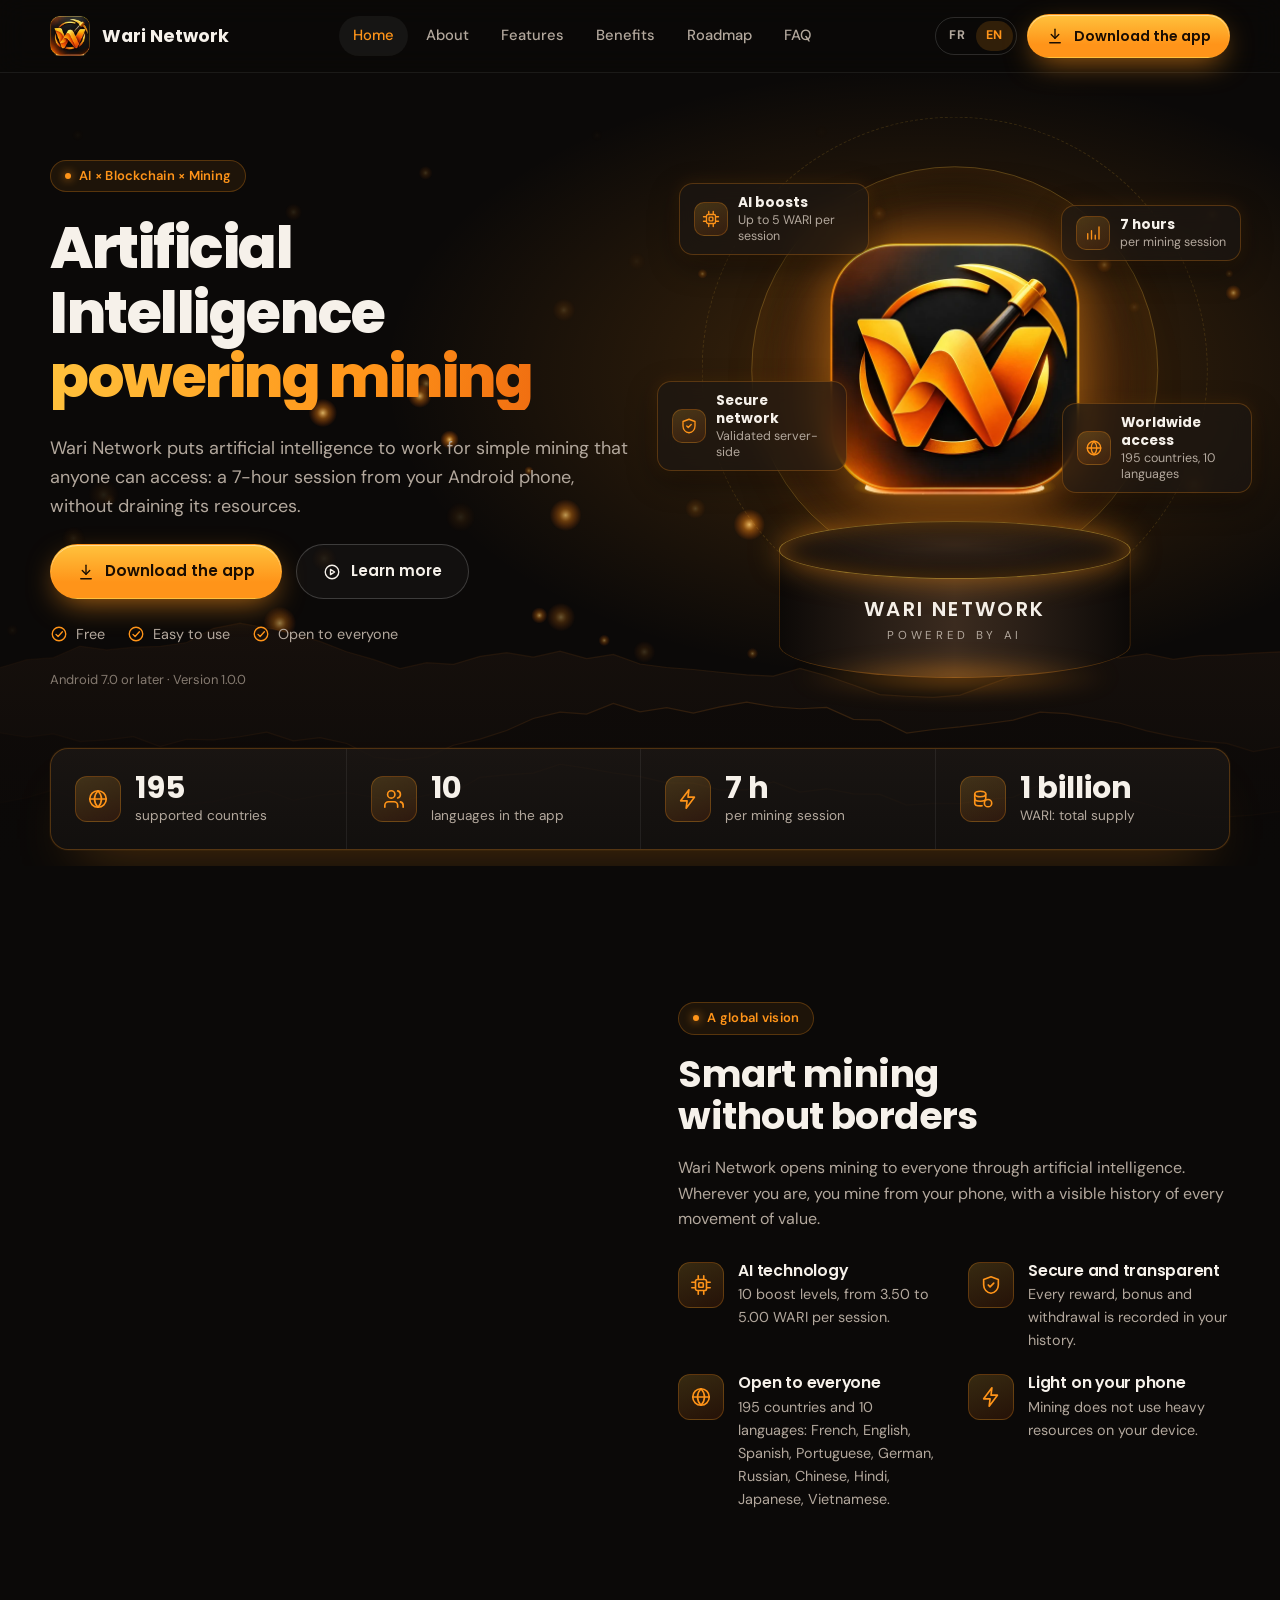
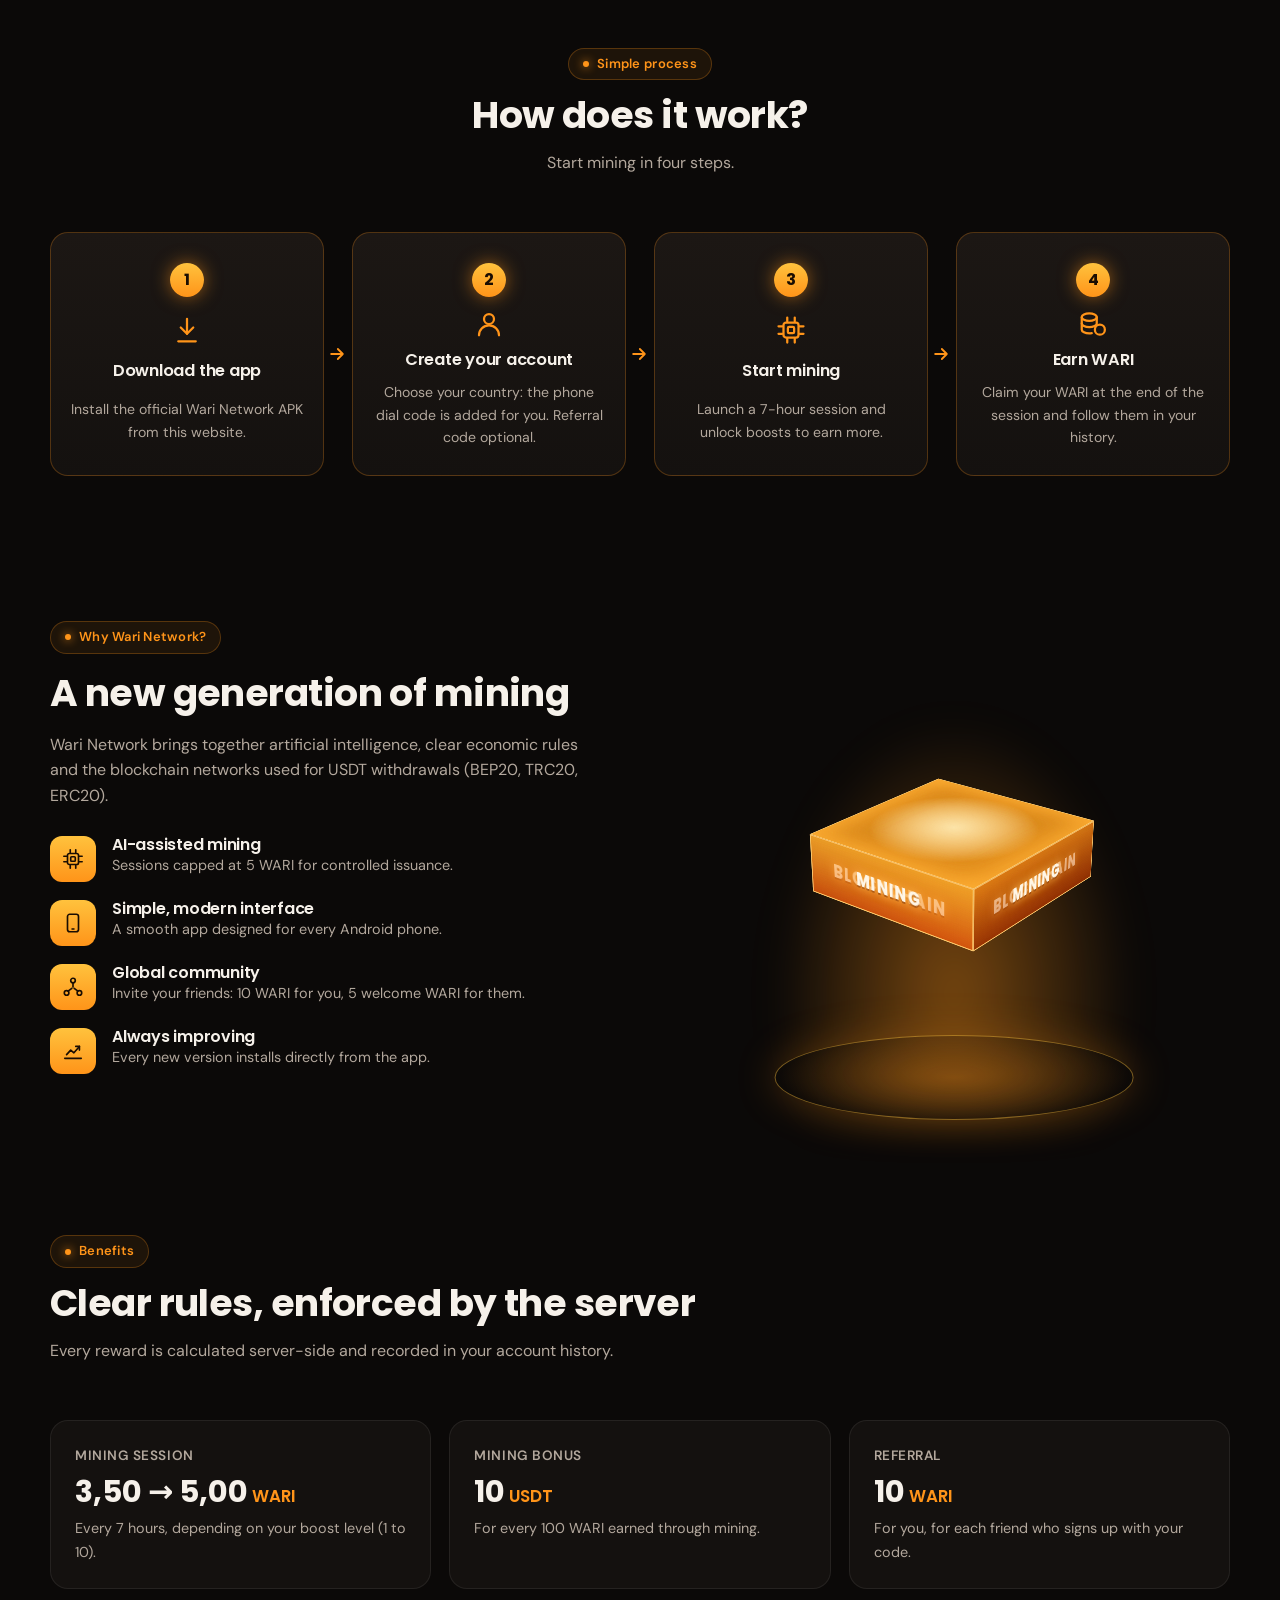
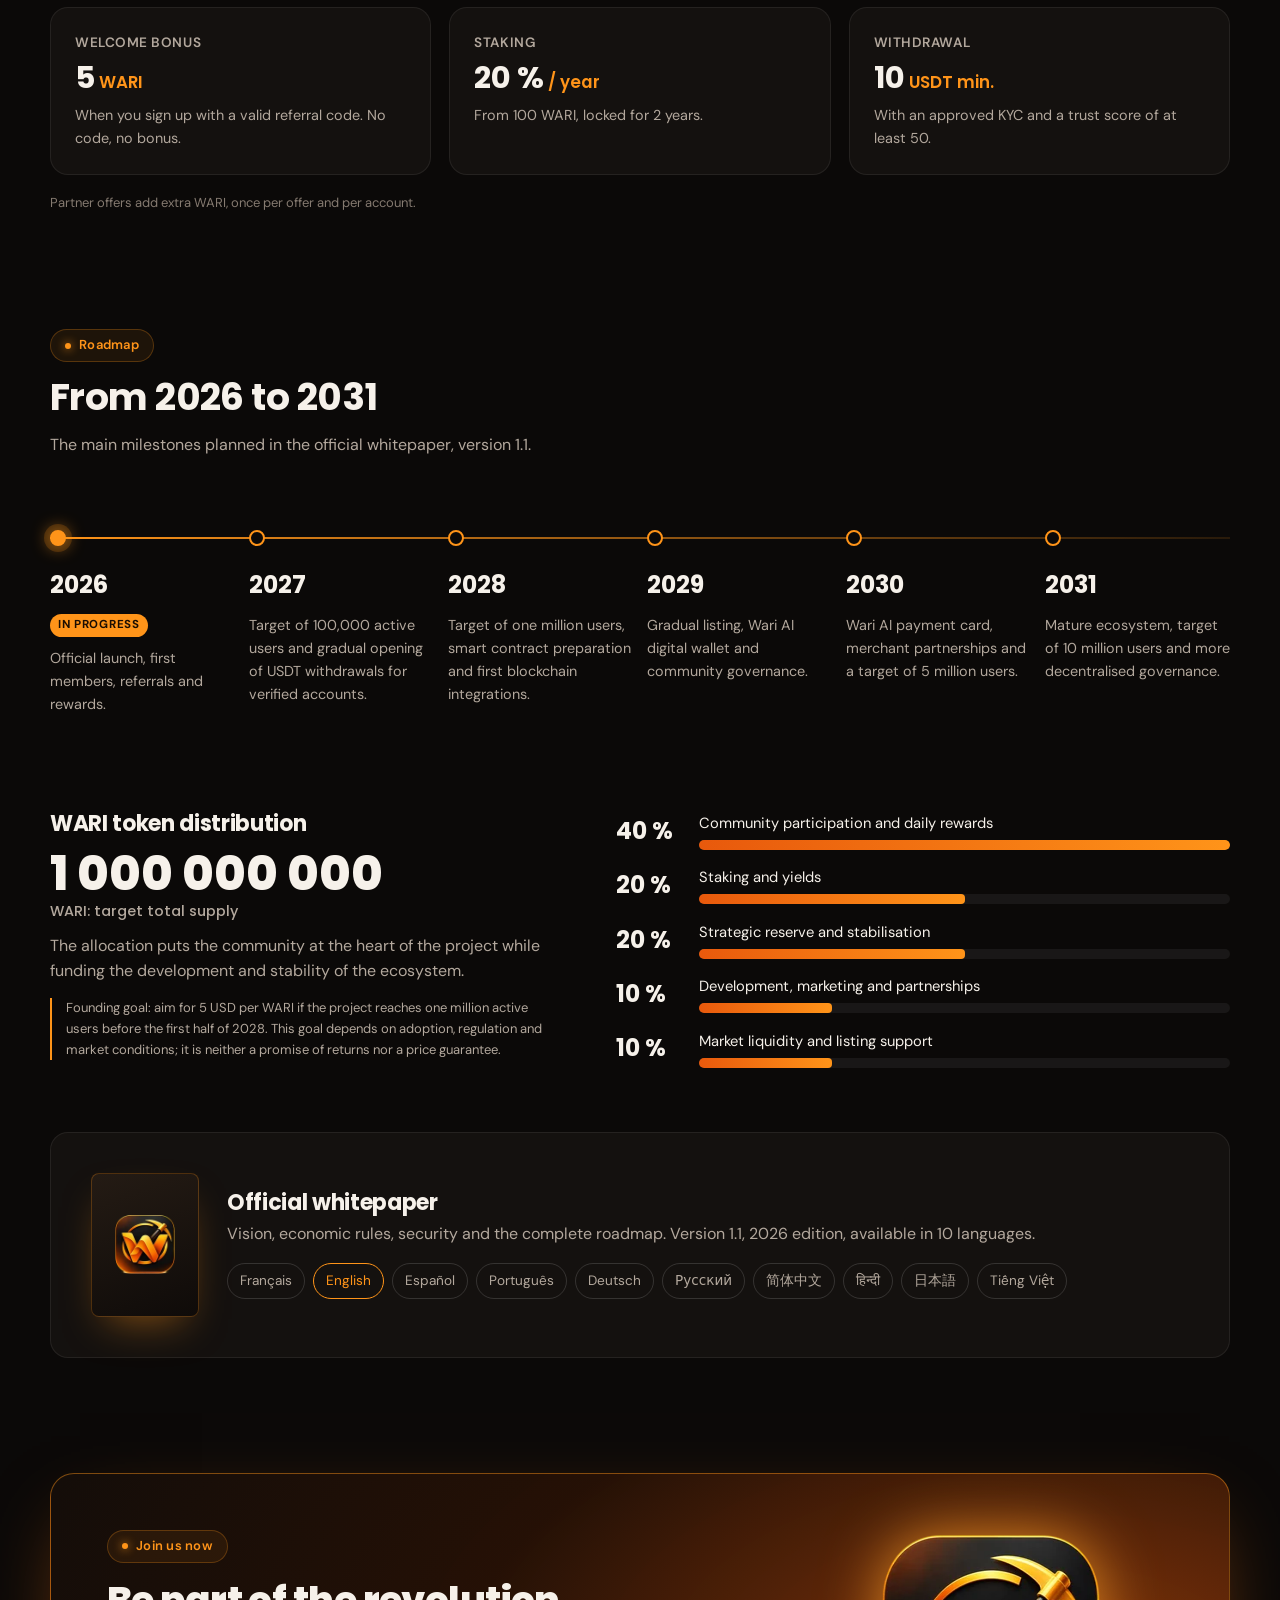
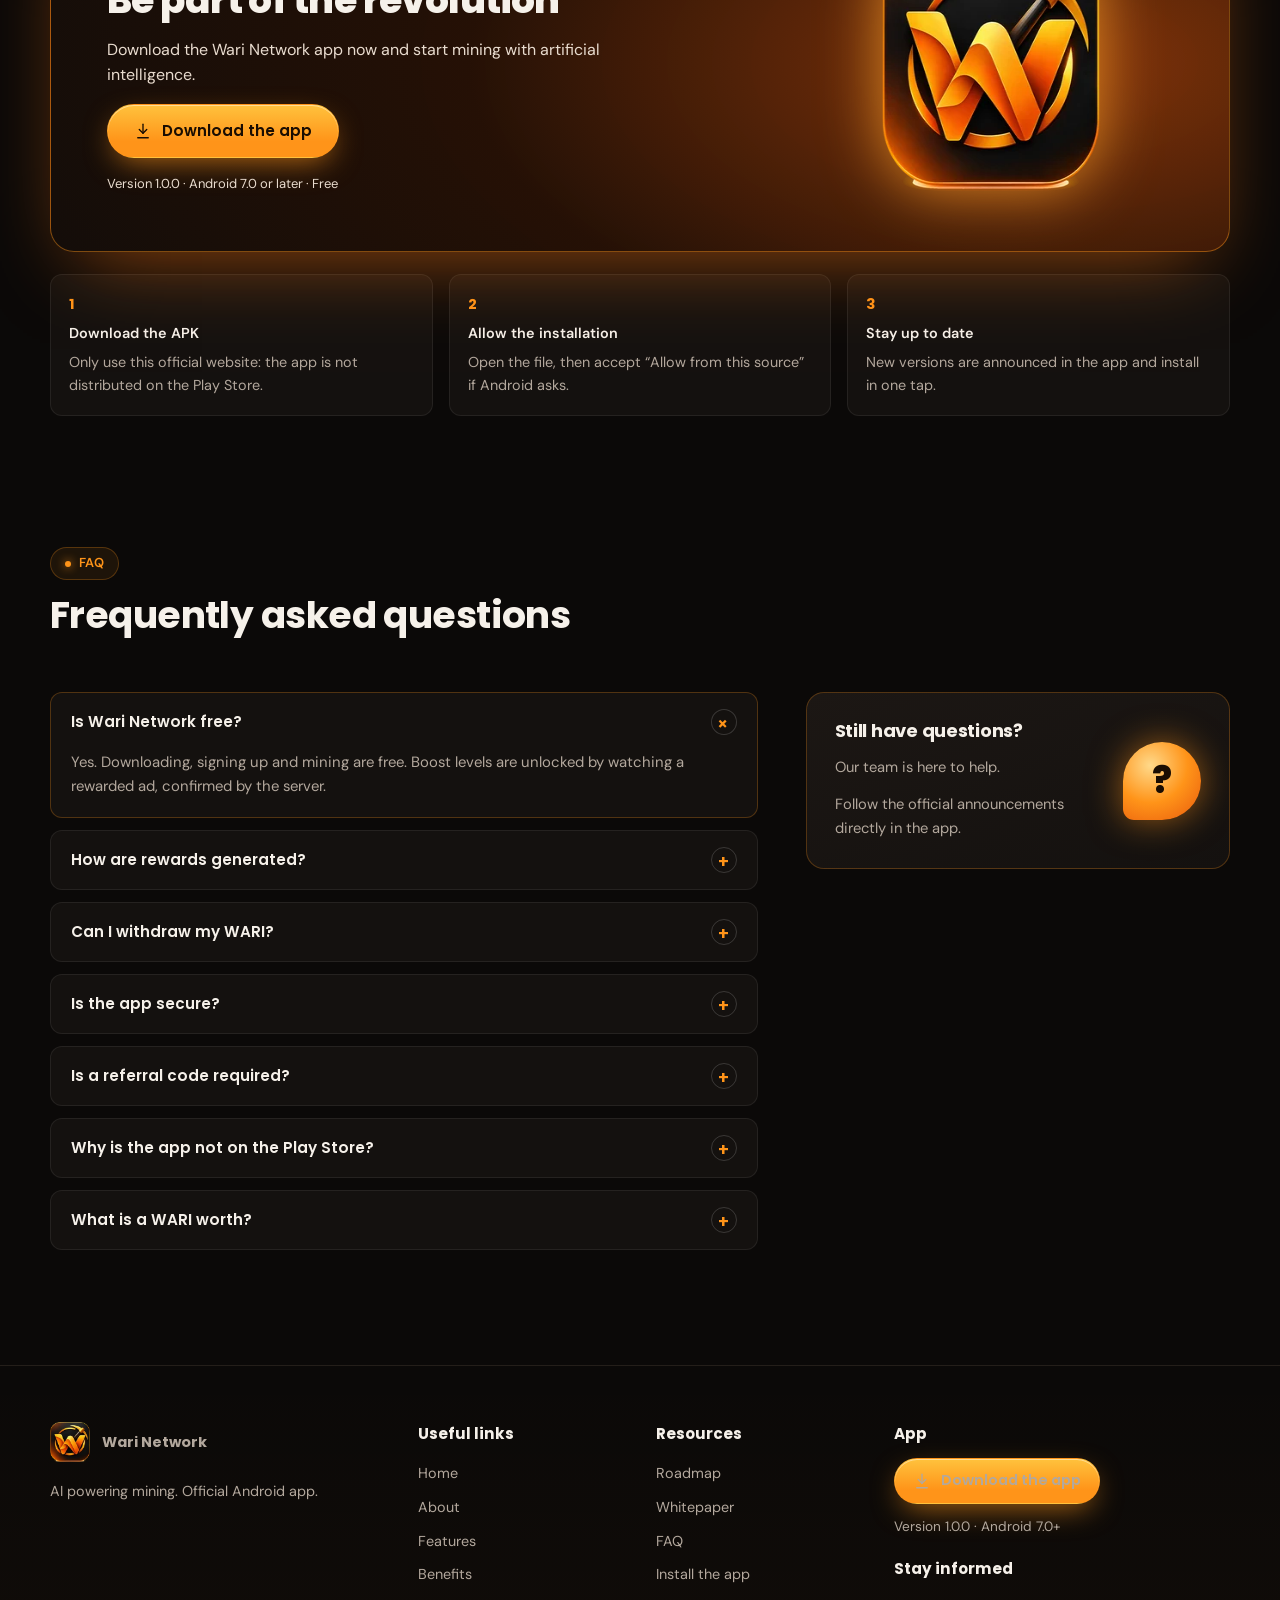
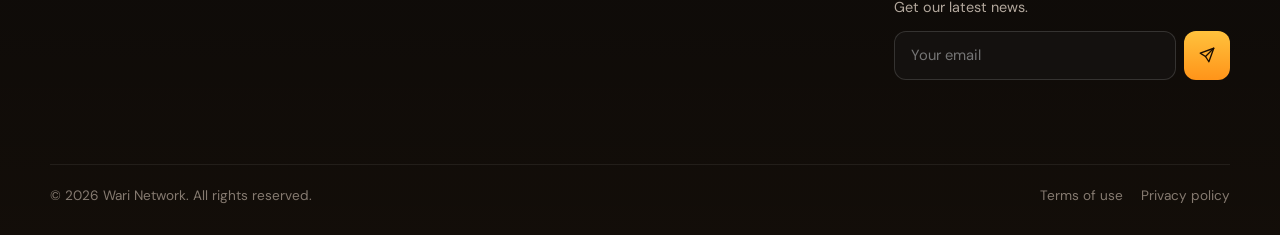
==== index.html @ acbe14b0 "Site officiel Wari Network" ====
<!doctype html>
<html lang="fr">
<head>
<meta charset="utf-8">
<meta name="viewport" content="width=device-width, initial-scale=1, viewport-fit=cover">
<title>Wari Network</title>
<meta name="description" content="Wari Network : l'application Android de minage assisté par l'IA. Sessions de 7 heures, boosts jusqu'à 5 WARI, 195 pays et 10 langues. Téléchargez l'APK officiel.">
<meta name="theme-color" content="#0b0908">
<meta property="og:type" content="website">
<meta property="og:title" content="Wari Network : l'IA au service du minage">
<meta property="og:description" content="Téléchargez l'application officielle Wari Network pour Android et commencez à miner des WARI.">
<meta property="og:image" content="assets/img/og-image.jpg">
<meta name="twitter:card" content="summary_large_image">
<link rel="icon" type="image/png" sizes="32x32" href="assets/img/favicon-32.png">
<link rel="icon" type="image/png" sizes="64x64" href="assets/img/favicon-64.png">
<link rel="apple-touch-icon" href="assets/img/apple-touch-icon.png">
<link rel="manifest" href="site.webmanifest">
<link rel="preconnect" href="https://fonts.googleapis.com">
<link rel="preconnect" href="https://fonts.gstatic.com" crossorigin>
<link rel="stylesheet" href="https://fonts.googleapis.com/css2?family=DM+Sans:opsz,wght@9..40,400;9..40,500;9..40,600&family=Poppins:wght@500;600;700;800&display=swap">
<link rel="stylesheet" href="assets/css/style.css">
</head>
<body>

<!-- Pictogrammes réutilisés dans toute la page -->
<svg width="0" height="0" style="position:absolute" aria-hidden="true">
  <symbol id="i-download" viewBox="0 0 24 24"><path d="M12 3v12"/><path d="m7 10 5 5 5-5"/><path d="M5 21h14"/></symbol>
  <symbol id="i-play" viewBox="0 0 24 24"><circle cx="12" cy="12" r="9"/><path d="m10 8.5 5.5 3.5-5.5 3.5z"/></symbol>
  <symbol id="i-check" viewBox="0 0 24 24"><circle cx="12" cy="12" r="9"/><path d="m8 12.5 2.8 2.8L16.5 9"/></symbol>
  <symbol id="i-users" viewBox="0 0 24 24"><path d="M16 21v-2a4 4 0 0 0-4-4H6a4 4 0 0 0-4 4v2"/><circle cx="9" cy="7" r="4"/><path d="M22 21v-2a4 4 0 0 0-3-3.87"/><path d="M16 3.13a4 4 0 0 1 0 7.75"/></symbol>
  <symbol id="i-coins" viewBox="0 0 24 24"><ellipse cx="9" cy="6.5" rx="6" ry="3"/><path d="M3 6.5v5c0 1.66 2.69 3 6 3s6-1.34 6-3v-5"/><path d="M3 11.5v5c0 1.66 2.69 3 6 3 .7 0 1.37-.06 2-.17"/><circle cx="17.5" cy="16.5" r="4"/></symbol>
  <symbol id="i-globe" viewBox="0 0 24 24"><circle cx="12" cy="12" r="9"/><path d="M3 12h18"/><path d="M12 3c2.5 2.6 3.8 5.6 3.8 9s-1.3 6.4-3.8 9c-2.5-2.6-3.8-5.6-3.8-9S9.5 5.6 12 3z"/></symbol>
  <symbol id="i-bolt" viewBox="0 0 24 24"><path d="M13 2 4 14h7l-1 8 9-12h-7z"/></symbol>
  <symbol id="i-cpu" viewBox="0 0 24 24"><rect x="6" y="6" width="12" height="12" rx="2"/><rect x="9.5" y="9.5" width="5" height="5" rx="1"/><path d="M9 2v3M15 2v3M9 19v3M15 19v3M2 9h3M2 15h3M19 9h3M19 15h3"/></symbol>
  <symbol id="i-shield" viewBox="0 0 24 24"><path d="M12 3 4 6v6c0 4.5 3.4 8.3 8 9 4.6-.7 8-4.5 8-9V6z"/><path d="m9 12 2 2 4-4"/></symbol>
  <symbol id="i-chart" viewBox="0 0 24 24"><path d="M5 20v-7M10 20V9M15 20v-5M20 20V4"/></symbol>
  <symbol id="i-user" viewBox="0 0 24 24"><circle cx="12" cy="8" r="4"/><path d="M4 21a8 8 0 0 1 16 0"/></symbol>
  <symbol id="i-network" viewBox="0 0 24 24"><circle cx="12" cy="5" r="2.5"/><circle cx="5" cy="18.5" r="2.5"/><circle cx="19" cy="18.5" r="2.5"/><path d="M12 7.5v4.5M10.7 13.4 6.6 16.6M13.3 13.4l4.1 3.2"/></symbol>
  <symbol id="i-trend" viewBox="0 0 24 24"><path d="M3 20h18"/><path d="m5 16 4.5-5 3.5 3 6-7"/><path d="M15 7h4v4"/></symbol>
  <symbol id="i-phone" viewBox="0 0 24 24"><rect x="6" y="2.5" width="12" height="19" rx="2.5"/><path d="M11 18.5h2"/></symbol>
  <symbol id="i-gift" viewBox="0 0 24 24"><rect x="3" y="8" width="18" height="4" rx="1"/><path d="M12 8v13M5 12v9h14v-9"/><path d="M12 8c-1.5-3.5-5.5-4.5-5.5-2S9 8 12 8zM12 8c1.5-3.5 5.5-4.5 5.5-2S15 8 12 8z"/></symbol>
  <symbol id="i-lock" viewBox="0 0 24 24"><rect x="4" y="11" width="16" height="10" rx="2"/><path d="M8 11V7a4 4 0 0 1 8 0v4"/></symbol>
  <symbol id="i-mail" viewBox="0 0 24 24"><rect x="3" y="5" width="18" height="14" rx="2"/><path d="m3 7 9 6 9-6"/></symbol>
  <symbol id="i-send" viewBox="0 0 24 24"><path d="M21 3 10 14"/><path d="M21 3 14.5 21l-4.5-7-7-4.5z"/></symbol>
  <symbol id="i-book" viewBox="0 0 24 24"><path d="M3 5h6a3 3 0 0 1 3 3v12a2 2 0 0 0-2-2H3z"/><path d="M21 5h-6a3 3 0 0 0-3 3v12a2 2 0 0 1 2-2h7z"/></symbol>
</svg>

<header class="site-header" id="top">
  <div class="wrap nav">
    <a class="brand" href="#accueil" aria-label="Wari Network, accueil">
      <img src="assets/img/logo-128.webp" width="40" height="40" alt="">
      <span>Wari Network</span>
    </a>
    <ul class="nav-links" id="nav-links">
      <li><a href="#accueil" data-i18n="nav.home">Accueil</a></li>
      <li><a href="#a-propos" data-i18n="nav.about">À propos</a></li>
      <li><a href="#fonctionnalites" data-i18n="nav.features">Fonctionnalités</a></li>
      <li><a href="#avantages" data-i18n="nav.benefits">Avantages</a></li>
      <li><a href="#feuille-de-route" data-i18n="nav.roadmap">Feuille de route</a></li>
      <li><a href="#faq" data-i18n="nav.faq">FAQ</a></li>
    </ul>
    <div class="nav-actions">
      <div class="lang-switch" role="group" aria-label="Langue">
        <button type="button" data-lang="fr" aria-pressed="true">FR</button>
        <button type="button" data-lang="en" aria-pressed="false">EN</button>
      </div>
      <a class="btn btn-primary btn-sm btn-download-nav js-download" href="downloads/wari-network.apk">
        <svg class="icon"><use href="#i-download"/></svg><span data-i18n="nav.download">Télécharger l'app</span>
      </a>
      <button class="menu-toggle" type="button" aria-expanded="false" aria-controls="nav-links" aria-label="Menu"><span></span></button>
    </div>
  </div>
</header>

<main>
  <!-- Héros -->
  <section class="hero" id="accueil">
    <div class="hero-bg" aria-hidden="true"><canvas id="hero-canvas"></canvas></div>
    <div class="wrap">
      <div class="hero-grid">
        <div class="hero-copy">
          <span class="chip" data-i18n="hero.chip">IA × Blockchain × Mining</span>
          <h1 data-i18n-html="hero.title">L’Intelligence Artificielle <span class="accent">au service du minage</span></h1>
          <p class="hero-lead" data-i18n="hero.lead">Wari Network met l’intelligence artificielle au service d’un minage simple et accessible à tous : une session de 7 heures depuis votre téléphone Android, sans ressource lourde consommée.</p>
          <div class="hero-actions">
            <a class="btn btn-primary js-download" href="downloads/wari-network.apk">
              <svg class="icon"><use href="#i-download"/></svg><span data-i18n="hero.download">Télécharger l’application</span>
            </a>
            <a class="btn btn-ghost" href="#a-propos">
              <svg class="icon"><use href="#i-play"/></svg><span data-i18n="hero.more">En savoir plus</span>
            </a>
          </div>
          <ul class="hero-proof">
            <li><svg class="icon"><use href="#i-check"/></svg><span data-i18n="hero.proof1">Gratuit</span></li>
            <li><svg class="icon"><use href="#i-check"/></svg><span data-i18n="hero.proof2">Facile à utiliser</span></li>
            <li><svg class="icon"><use href="#i-check"/></svg><span data-i18n="hero.proof3">Accessible à tous</span></li>
          </ul>
          <p class="release-line"><span data-i18n="hero.release">Android 7.0 ou plus récent</span> · <span data-i18n="common.version">Version</span> <span class="js-version">1.0.0</span></p>
        </div>

        <div class="stage" aria-hidden="true">
          <div class="stage-halo"></div>
          <div class="stage-ring r2"></div>
          <div class="stage-ring r1"></div>
          <div class="pedestal">
            <div class="pedestal-glow"></div>
            <div class="pedestal-top"></div>
            <div class="pedestal-body"><strong>WARI NETWORK</strong><small>POWERED BY AI</small></div>
          </div>
          <picture class="stage-logo">
            <source srcset="assets/img/logo-512.webp" type="image/webp">
            <img src="assets/img/logo-512.png" width="512" height="512" alt="">
          </picture>
          <div class="float-card fc-ai"><span class="icon-tile"><svg class="icon"><use href="#i-cpu"/></svg></span><div><strong data-i18n="stage.ai">Boosts IA</strong><span data-i18n="stage.aiText">Jusqu’à 5 WARI par session</span></div></div>
          <div class="float-card fc-perf"><span class="icon-tile"><svg class="icon"><use href="#i-chart"/></svg></span><div><strong data-i18n="stage.perf">7 heures</strong><span data-i18n="stage.perfText">par session de minage</span></div></div>
          <div class="float-card fc-secure"><span class="icon-tile"><svg class="icon"><use href="#i-shield"/></svg></span><div><strong data-i18n="stage.secure">Réseau sécurisé</strong><span data-i18n="stage.secureText">Validé côté serveur</span></div></div>
          <div class="float-card fc-world"><span class="icon-tile"><svg class="icon"><use href="#i-globe"/></svg></span><div><strong data-i18n="stage.world">Accès mondial</strong><span data-i18n="stage.worldText">195 pays, 10 langues</span></div></div>
        </div>
      </div>

      <div class="facts">
        <dl class="facts-grid">
          <div class="fact"><span class="icon-tile"><svg class="icon"><use href="#i-globe"/></svg></span><div><dt class="sr-only" data-i18n="facts.countriesLabel">Pays</dt><dd style="margin:0"><b>195</b><span data-i18n="facts.countries">pays pris en charge</span></dd></div></div>
          <div class="fact"><span class="icon-tile"><svg class="icon"><use href="#i-users"/></svg></span><div><dt class="sr-only" data-i18n="facts.languagesLabel">Langues</dt><dd style="margin:0"><b>10</b><span data-i18n="facts.languages">langues dans l’application</span></dd></div></div>
          <div class="fact"><span class="icon-tile"><svg class="icon"><use href="#i-bolt"/></svg></span><div><dt class="sr-only" data-i18n="facts.sessionLabel">Session</dt><dd style="margin:0"><b>7 h</b><span data-i18n="facts.session">par session de minage</span></dd></div></div>
          <div class="fact"><span class="icon-tile"><svg class="icon"><use href="#i-coins"/></svg></span><div><dt class="sr-only" data-i18n="facts.supplyLabel">Offre</dt><dd style="margin:0"><b data-i18n="facts.supplyValue">1 milliard</b><span data-i18n="facts.supply">de WARI : offre totale</span></dd></div></div>
        </dl>
      </div>
    </div>
  </section>

  <!-- Vision -->
  <section class="section" id="a-propos">
    <div class="wrap split">
      <div class="globe-wrap" aria-hidden="true"><canvas id="globe-canvas"></canvas></div>
      <div class="split-copy">
        <span class="chip" data-i18n="about.chip">Une vision globale</span>
        <h2 data-i18n="about.title">Un minage intelligent et sans frontières</h2>
        <p data-i18n="about.lead">Wari Network démocratise l’accès au minage grâce à l’intelligence artificielle. Où que vous soyez, vous minez depuis votre téléphone, avec un historique visible de chaque mouvement de valeur.</p>
        <div class="feature-grid">
          <div class="feature"><span class="icon-tile"><svg class="icon"><use href="#i-cpu"/></svg></span><div><h3 data-i18n="about.f1">Technologie IA</h3><p data-i18n="about.f1t">10 niveaux de boost, de 3,50 à 5,00 WARI par session.</p></div></div>
          <div class="feature"><span class="icon-tile"><svg class="icon"><use href="#i-shield"/></svg></span><div><h3 data-i18n="about.f2">Sécurisé et transparent</h3><p data-i18n="about.f2t">Chaque gain, bonus et retrait est inscrit dans votre historique.</p></div></div>
          <div class="feature"><span class="icon-tile"><svg class="icon"><use href="#i-globe"/></svg></span><div><h3 data-i18n="about.f3">Accessible à tous</h3><p data-i18n="about.f3t">195 pays et 10 langues : français, anglais, espagnol, portugais, allemand, russe, chinois, hindi, japonais, vietnamien.</p></div></div>
          <div class="feature"><span class="icon-tile"><svg class="icon"><use href="#i-bolt"/></svg></span><div><h3 data-i18n="about.f4">Léger pour votre téléphone</h3><p data-i18n="about.f4t">Le minage ne consomme pas de ressources lourdes sur l’appareil.</p></div></div>
        </div>
      </div>
    </div>
  </section>

  <!-- Comment ça marche -->
  <section class="section" id="fonctionnalites" style="padding-top:0">
    <div class="wrap">
      <div class="section-head center">
        <span class="chip" data-i18n="how.chip">Processus simple</span>
        <h2 data-i18n="how.title">Comment ça marche ?</h2>
        <p data-i18n="how.lead">Commencez à miner en quatre étapes.</p>
      </div>
      <ol class="steps">
        <li class="step"><span class="step-num">1</span><svg class="icon"><use href="#i-download"/></svg><h3 data-i18n="how.s1">Téléchargez l’app</h3><p data-i18n="how.s1t">Installez l’APK officiel Wari Network depuis ce site.</p></li>
        <li class="step"><span class="step-num">2</span><svg class="icon"><use href="#i-user"/></svg><h3 data-i18n="how.s2">Créez votre compte</h3><p data-i18n="how.s2t">Choisissez votre pays : l’indicatif téléphonique s’ajoute tout seul. Code de parrainage facultatif.</p></li>
        <li class="step"><span class="step-num">3</span><svg class="icon"><use href="#i-cpu"/></svg><h3 data-i18n="how.s3">Activez le minage</h3><p data-i18n="how.s3t">Lancez une session de 7 heures et débloquez des boosts pour gagner plus.</p></li>
        <li class="step"><span class="step-num">4</span><svg class="icon"><use href="#i-coins"/></svg><h3 data-i18n="how.s4">Gagnez des WARI</h3><p data-i18n="how.s4t">Réclamez vos WARI en fin de session et suivez-les dans votre historique.</p></li>
      </ol>
    </div>
  </section>

  <!-- Nouvelle génération -->
  <section class="section" style="padding-top:0">
    <div class="wrap split">
      <div class="split-copy">
        <span class="chip" data-i18n="gen.chip">Pourquoi Wari Network ?</span>
        <h2 data-i18n="gen.title">Une nouvelle génération de minage</h2>
        <p data-i18n="gen.lead">Wari Network associe l’intelligence artificielle, des règles économiques claires et les réseaux blockchain utilisés pour les retraits USDT (BEP20, TRC20, ERC20).</p>
        <ul class="gen-list">
          <li><span class="icon-tile solid"><svg class="icon"><use href="#i-cpu"/></svg></span><div><h3 data-i18n="gen.f1">Minage assisté par IA</h3><p data-i18n="gen.f1t">Des sessions plafonnées à 5 WARI pour une émission maîtrisée.</p></div></li>
          <li><span class="icon-tile solid"><svg class="icon"><use href="#i-phone"/></svg></span><div><h3 data-i18n="gen.f2">Interface simple et moderne</h3><p data-i18n="gen.f2t">Une application fluide, pensée pour tous les téléphones Android.</p></div></li>
          <li><span class="icon-tile solid"><svg class="icon"><use href="#i-network"/></svg></span><div><h3 data-i18n="gen.f3">Communauté mondiale</h3><p data-i18n="gen.f3t">Parrainez vos proches : 10 WARI pour vous, 5 WARI de bienvenue pour eux.</p></div></li>
          <li><span class="icon-tile solid"><svg class="icon"><use href="#i-trend"/></svg></span><div><h3 data-i18n="gen.f4">Évolutif</h3><p data-i18n="gen.f4t">Chaque nouvelle version s’installe directement depuis l’application.</p></div></li>
        </ul>
      </div>
      <div class="stack-scene" aria-hidden="true">
        <div class="stack-base"></div>
        <div class="stack">
          <div class="slab s1"><div class="face top"></div><div class="face bottom"></div><div class="face back"></div><div class="face left"></div><div class="face front"><span>IA</span></div><div class="face right"><span>IA</span></div></div>
          <div class="slab s2"><div class="face top"></div><div class="face bottom"></div><div class="face back"></div><div class="face left"></div><div class="face front"><span>BLOCKCHAIN</span></div><div class="face right"><span>BLOCKCHAIN</span></div></div>
          <div class="slab s3"><div class="face top"></div><div class="face bottom"></div><div class="face back"></div><div class="face left"></div><div class="face front"><span>MINING</span></div><div class="face right"><span>MINING</span></div></div>
        </div>
      </div>
    </div>
  </section>

  <!-- Avantages : règles réelles de l'application -->
  <section class="section" id="avantages" style="padding-top:0">
    <div class="wrap">
      <div class="section-head">
        <span class="chip" data-i18n="rules.chip">Avantages</span>
        <h2 data-i18n="rules.title">Des règles claires, appliquées par le serveur</h2>
        <p data-i18n="rules.lead">Chaque récompense est calculée côté serveur et enregistrée dans l’historique de votre compte.</p>
      </div>
      <dl class="rules">
        <div class="rule"><dt data-i18n="rules.r1">Session de minage</dt><dd><span class="value">3,50 → 5,00<small>WARI</small></span></dd><dd class="detail" data-i18n="rules.r1t">Toutes les 7 heures, selon votre niveau de boost (1 à 10).</dd></div>
        <div class="rule"><dt data-i18n="rules.r2">Bonus de minage</dt><dd><span class="value">10<small>USDT</small></span></dd><dd class="detail" data-i18n="rules.r2t">Pour chaque tranche de 100 WARI obtenus par minage.</dd></div>
        <div class="rule"><dt data-i18n="rules.r3">Parrainage</dt><dd><span class="value">10<small>WARI</small></span></dd><dd class="detail" data-i18n="rules.r3t">Pour vous, à chaque ami inscrit avec votre code.</dd></div>
        <div class="rule"><dt data-i18n="rules.r4">Bonus de bienvenue</dt><dd><span class="value">5<small>WARI</small></span></dd><dd class="detail" data-i18n="rules.r4t">À l’inscription avec un code de parrainage valide. Sans code, pas de bonus.</dd></div>
        <div class="rule"><dt data-i18n="rules.r5">Staking</dt><dd><span class="value">20 %<small data-i18n="rules.perYear">/ an</small></span></dd><dd class="detail" data-i18n="rules.r5t">À partir de 100 WARI, blocage de 2 ans.</dd></div>
        <div class="rule"><dt data-i18n="rules.r6">Retrait</dt><dd><span class="value">10<small>USDT min.</small></span></dd><dd class="detail" data-i18n="rules.r6t">Avec un KYC approuvé et un score de confiance d’au moins 50.</dd></div>
      </dl>
      <p class="rules-note" data-i18n="rules.note">Les offres partenaires ajoutent des WARI supplémentaires, une seule fois par offre et par compte.</p>
    </div>
  </section>

  <!-- Feuille de route + token -->
  <section class="section" id="feuille-de-route" style="padding-top:0">
    <div class="wrap">
      <div class="section-head">
        <span class="chip" data-i18n="road.chip">Feuille de route</span>
        <h2 data-i18n="road.title">De 2026 à 2031</h2>
        <p data-i18n="road.lead">Les grandes étapes prévues par le livre blanc officiel, version 1.1.</p>
      </div>
      <ol class="roadmap">
        <li class="milestone now"><span class="year">2026</span><span class="tag" data-i18n="road.now">En cours</span><p data-i18n="road.y2026">Lancement officiel, premiers membres, parrainage et récompenses.</p></li>
        <li class="milestone"><span class="year">2027</span><p data-i18n="road.y2027">Objectif de 100 000 utilisateurs actifs et ouverture progressive des retraits USDT pour les comptes vérifiés.</p></li>
        <li class="milestone"><span class="year">2028</span><p data-i18n="road.y2028">Objectif du million d’utilisateurs, préparation du contrat intelligent et premières intégrations blockchain.</p></li>
        <li class="milestone"><span class="year">2029</span><p data-i18n="road.y2029">Cotation progressive, portefeuille numérique Wari AI et gouvernance communautaire.</p></li>
        <li class="milestone"><span class="year">2030</span><p data-i18n="road.y2030">Carte de paiement Wari AI, partenariats marchands et objectif de 5 millions d’utilisateurs.</p></li>
        <li class="milestone"><span class="year">2031</span><p data-i18n="road.y2031">Écosystème mature, objectif de 10 millions d’utilisateurs et gouvernance davantage décentralisée.</p></li>
      </ol>

      <div class="token">
        <div class="token-intro">
          <h3 data-i18n="token.title">Distribution du token WARI</h3>
          <p class="supply">1 000 000 000<small data-i18n="token.supply">WARI : offre totale cible</small></p>
          <p data-i18n="token.lead">La répartition place la communauté au centre du projet tout en assurant le développement et la stabilité de l’écosystème.</p>
          <p class="disclaimer" data-i18n="token.disclaimer">Objectif fondateur : viser 5 USD par WARI si le projet atteint un million d’utilisateurs actifs avant le premier semestre 2028. Cet objectif dépend de l’adoption, de la réglementation et du marché ; il ne constitue ni une promesse de rendement ni une garantie de prix.</p>
        </div>
        <ul class="alloc" aria-label="Répartition de l'offre totale de WARI">
          <li tabindex="0"><span class="pct">40 %</span><span class="label"><span data-i18n="token.a1">Participation communautaire et récompenses quotidiennes</span><em>400 M WARI</em></span><span class="track"><span class="bar" style="--v:100%"></span></span></li>
          <li tabindex="0"><span class="pct">20 %</span><span class="label"><span data-i18n="token.a2">Staking et rendements</span><em>200 M WARI</em></span><span class="track"><span class="bar" style="--v:50%"></span></span></li>
          <li tabindex="0"><span class="pct">20 %</span><span class="label"><span data-i18n="token.a3">Réserve stratégique et stabilisation</span><em>200 M WARI</em></span><span class="track"><span class="bar" style="--v:50%"></span></span></li>
          <li tabindex="0"><span class="pct">10 %</span><span class="label"><span data-i18n="token.a4">Développement, marketing et partenariats</span><em>100 M WARI</em></span><span class="track"><span class="bar" style="--v:25%"></span></span></li>
          <li tabindex="0"><span class="pct">10 %</span><span class="label"><span data-i18n="token.a5">Liquidité de marché et soutien à la cotation</span><em>100 M WARI</em></span><span class="track"><span class="bar" style="--v:25%"></span></span></li>
        </ul>
      </div>

      <div class="paper">
        <div class="paper-cover" aria-hidden="true"><img src="assets/img/logo-128.webp" width="128" height="128" alt=""></div>
        <div>
          <h3 data-i18n="paper.title">Livre blanc officiel</h3>
          <p data-i18n="paper.lead">Vision, règles économiques, sécurité et feuille de route complète. Version 1.1, édition 2026, disponible en 10 langues.</p>
          <div class="paper-langs" id="paper-langs">
            <a href="docs/wari_whitepaper_fr.pdf" hreflang="fr" data-lang="fr" target="_blank" rel="noopener">Français</a>
            <a href="docs/wari_whitepaper_en.pdf" hreflang="en" data-lang="en" target="_blank" rel="noopener">English</a>
            <a href="docs/wari_whitepaper_es.pdf" hreflang="es" target="_blank" rel="noopener">Español</a>
            <a href="docs/wari_whitepaper_pt.pdf" hreflang="pt" target="_blank" rel="noopener">Português</a>
            <a href="docs/wari_whitepaper_de.pdf" hreflang="de" target="_blank" rel="noopener">Deutsch</a>
            <a href="docs/wari_whitepaper_ru.pdf" hreflang="ru" target="_blank" rel="noopener">Русский</a>
            <a href="docs/wari_whitepaper_zh.pdf" hreflang="zh" target="_blank" rel="noopener">简体中文</a>
            <a href="docs/wari_whitepaper_hi.pdf" hreflang="hi" target="_blank" rel="noopener">हिन्दी</a>
            <a href="docs/wari_whitepaper_ja.pdf" hreflang="ja" target="_blank" rel="noopener">日本語</a>
            <a href="docs/wari_whitepaper_vi.pdf" hreflang="vi" target="_blank" rel="noopener">Tiếng Việt</a>
          </div>
        </div>
      </div>
    </div>
  </section>

  <!-- Téléchargement -->
  <section class="section" id="telecharger" style="padding-top:0">
    <div class="wrap">
      <div class="cta">
        <canvas id="cta-canvas" aria-hidden="true"></canvas>
        <div class="cta-copy">
          <span class="chip" data-i18n="cta.chip">Rejoignez-nous maintenant</span>
          <h2 data-i18n="cta.title">Faites partie de la révolution</h2>
          <p data-i18n="cta.lead">Téléchargez l’application Wari Network dès maintenant et commencez à miner avec l’intelligence artificielle.</p>
          <a class="btn btn-primary js-download" href="downloads/wari-network.apk">
            <svg class="icon"><use href="#i-download"/></svg><span data-i18n="cta.download">Télécharger l’application</span>
          </a>
          <p class="cta-meta"><span data-i18n="common.version">Version</span> <span class="js-version">1.0.0</span><span class="js-size"></span> · <span data-i18n="cta.android">Android 7.0 ou plus récent</span> · <span data-i18n="cta.free">Gratuit</span></p>
        </div>
        <picture class="cta-logo" aria-hidden="true">
          <source srcset="assets/img/logo-256.webp" type="image/webp">
          <img src="assets/img/logo-192.png" width="256" height="256" alt="">
        </picture>
      </div>
      <ol class="install">
        <li><strong data-i18n="install.s1">Téléchargez l’APK</strong><span data-i18n="install.s1t">Utilisez uniquement ce site officiel : l’application n’est pas distribuée sur le Play Store.</span></li>
        <li><strong data-i18n="install.s2">Autorisez l’installation</strong><span data-i18n="install.s2t">Ouvrez le fichier, puis acceptez « Autoriser depuis cette source » si Android le demande.</span></li>
        <li><strong data-i18n="install.s3">Restez à jour</strong><span data-i18n="install.s3t">Les nouvelles versions s’annoncent dans l’application et s’installent en un clic.</span></li>
      </ol>
      <p class="checksum js-checksum" hidden><span data-i18n="install.checksum">Empreinte SHA-256 du fichier :</span> <code class="js-sha"></code></p>
    </div>
  </section>

  <!-- FAQ -->
  <section class="section" id="faq" style="padding-top:0">
    <div class="wrap">
      <div class="section-head">
        <span class="chip">FAQ</span>
        <h2 data-i18n="faq.title">Questions fréquentes</h2>
      </div>
      <div class="faq-grid">
        <div class="faq-list">
          <details class="faq-item" open>
            <summary data-i18n="faq.q1">Wari Network est-il gratuit ?</summary>
            <div class="answer"><p data-i18n="faq.a1">Oui. Le téléchargement, l’inscription et le minage sont gratuits. Les niveaux de boost se débloquent en regardant une publicité récompensée, confirmée par le serveur.</p></div>
          </details>
          <details class="faq-item">
            <summary data-i18n="faq.q2">Comment sont générés les gains ?</summary>
            <div class="answer"><p data-i18n="faq.a2">Vous lancez une session de minage de 7 heures. Selon votre niveau de boost (1 à 10), elle rapporte de 3,50 à 5,00 WARI, que vous réclamez à la fin de la session. Le plafond absolu d’une session est de 5,00 WARI.</p></div>
          </details>
          <details class="faq-item">
            <summary data-i18n="faq.q3">Puis-je retirer mes WARI ?</summary>
            <div class="answer"><p data-i18n="faq.a3">Les retraits se font en USDT. Chaque tranche de 100 WARI obtenus par minage crédite 10 USDT sur votre solde. Un retrait demande au moins 10 USDT, un KYC approuvé et un score de confiance d’au moins 50, sur les réseaux BEP20, TRC20 ou ERC20.</p></div>
          </details>
          <details class="faq-item">
            <summary data-i18n="faq.q4">L’application est-elle sécurisée ?</summary>
            <div class="answer"><p data-i18n="faq.a4">Vos jetons de connexion sont conservés dans le stockage protégé du téléphone, les opérations financières sont traitées en transactions atomiques côté serveur, et les documents KYC sont stockés dans un espace privé consultable uniquement par l’administration autorisée.</p></div>
          </details>
          <details class="faq-item">
            <summary data-i18n="faq.q5">Le code de parrainage est-il obligatoire ?</summary>
            <div class="answer"><p data-i18n="faq.a5">Non. Vous pouvez vous inscrire sans code. Avec un code valide, vous recevez 5 WARI de bienvenue et votre parrain reçoit 10 WARI. Sans code, aucun bonus d’inscription n’est attribué.</p></div>
          </details>
          <details class="faq-item">
            <summary data-i18n="faq.q6">Pourquoi l’application n’est-elle pas sur le Play Store ?</summary>
            <div class="answer"><p data-i18n="faq.a6">Wari Network est distribué directement depuis ce site. L’application vérifie elle-même les nouvelles versions, télécharge la mise à jour et contrôle l’intégrité du fichier avant de lancer l’installation.</p></div>
          </details>
          <details class="faq-item">
            <summary data-i18n="faq.q7">Quelle est la valeur d’un WARI ?</summary>
            <div class="answer"><p data-i18n="faq.a7">WARI est une unité numérique liée à la participation dans l’écosystème. L’objectif de 5 USD par WARI dépend de l’adoption réelle et des conditions de marché : ce n’est pas une garantie.</p></div>
          </details>
        </div>
        <aside class="help">
          <div class="help-text">
            <h3 data-i18n="help.title">Vous avez d’autres questions ?</h3>
            <p data-i18n="help.lead">Notre équipe est là pour vous aider.</p>
            <p class="email js-contact-email" hidden></p>
            <a class="btn btn-ghost js-contact" href="#" hidden><svg class="icon"><use href="#i-mail"/></svg><span data-i18n="help.cta">Nous contacter</span></a>
            <p class="js-contact-fallback" data-i18n="help.fallback">Suivez les annonces officielles directement dans l’application.</p>
          </div>
          <span class="help-bubble" aria-hidden="true">?</span>
        </aside>
      </div>
    </div>
  </section>
</main>

<footer class="site-footer">
  <div class="wrap">
    <div class="footer-grid">
      <div class="footer-brand">
        <a class="brand" href="#accueil"><img src="assets/img/logo-128.webp" width="40" height="40" alt=""><span style="display:inline">Wari Network</span></a>
        <p data-i18n="footer.tagline">L’IA au service du minage. Application officielle pour Android.</p>
      </div>
      <div>
        <h4 data-i18n="footer.links">Liens utiles</h4>
        <ul>
          <li><a href="#accueil" data-i18n="nav.home">Accueil</a></li>
          <li><a href="#a-propos" data-i18n="nav.about">À propos</a></li>
          <li><a href="#fonctionnalites" data-i18n="nav.features">Fonctionnalités</a></li>
          <li><a href="#avantages" data-i18n="nav.benefits">Avantages</a></li>
        </ul>
      </div>
      <div>
        <h4 data-i18n="footer.resources">Ressources</h4>
        <ul>
          <li><a href="#feuille-de-route" data-i18n="nav.roadmap">Feuille de route</a></li>
          <li><a href="docs/wari_whitepaper_fr.pdf" class="js-paper-link" target="_blank" rel="noopener" data-i18n="paper.short">Livre blanc</a></li>
          <li><a href="#faq" data-i18n="nav.faq">FAQ</a></li>
          <li><a href="#telecharger" data-i18n="footer.install">Installer l’application</a></li>
        </ul>
      </div>
      <div>
        <div class="footer-app">
          <h4 data-i18n="footer.app" style="margin:0">Application</h4>
          <a class="btn btn-primary btn-sm js-download" href="downloads/wari-network.apk"><svg class="icon"><use href="#i-download"/></svg><span data-i18n="nav.download">Télécharger l'app</span></a>
          <p><span data-i18n="common.version">Version</span> <span class="js-version">1.0.0</span> · Android 7.0+</p>
        </div>
        <div class="js-social-block" hidden style="margin-top:22px">
          <h4 data-i18n="footer.follow">Suivez-nous</h4>
          <div class="socials js-socials"></div>
        </div>
        <form class="newsletter js-newsletter" hidden novalidate style="margin-top:20px">
          <h4 data-i18n="footer.news">Restez informé</h4>
          <p data-i18n="footer.newsLead">Recevez nos dernières actualités.</p>
          <div class="newsletter-row">
            <label class="sr-only" for="newsletter-email" data-i18n="footer.emailLabel">Votre e-mail</label>
            <input id="newsletter-email" type="email" name="email" autocomplete="email" required placeholder="Votre e-mail" data-i18n-placeholder="footer.emailLabel">
            <button type="submit" aria-label="S'inscrire"><svg class="icon"><use href="#i-send"/></svg></button>
          </div>
          <p class="form-status" role="status" aria-live="polite"></p>
        </form>
      </div>
    </div>
    <div class="footer-bottom">
      <span>© 2026 Wari Network. <span data-i18n="footer.rights">Tous droits réservés.</span></span>
      <nav aria-label="Informations légales">
        <a href="conditions.html" data-i18n="footer.terms">Conditions d’utilisation</a>
        <a href="confidentialite.html" data-i18n="footer.privacy">Politique de confidentialité</a>
      </nav>
    </div>
  </div>
</footer>

<script src="assets/js/config.js"></script>
<script src="assets/js/landmask.js"></script>
<script src="assets/js/main.js"></script>
</body>
</html>
---- assets/css/style.css ----
/* Wari Network : site officiel.
   Direction : nuit de mine, braise et or. Un seul thème sombre assumé (fidèle à la maquette),
   l'orange n'éclaire que ce qui compte : titres-clés, actions, chiffres réels de l'application. */
:root {
  /* Couleurs */
  --ink: #0b0908;          /* fond de page, noir chaud */
  --coal: #14110f;         /* surfaces */
  --coal-2: #1c1714;       /* surfaces relevées */
  --bone: #f6f1ea;         /* texte principal */
  --ash: #b3a89d;          /* texte secondaire */
  --ash-dim: #857a70;      /* légendes */
  --ember: #ff9419;        /* accent principal */
  --gold: #ffc23d;         /* éclat */
  --flame: #e8590c;        /* orange profond */
  --line: rgba(255, 148, 25, 0.26);
  --line-soft: rgba(255, 255, 255, 0.07);
  --glass: rgba(28, 23, 20, 0.62);
  --on-ember: #1a0d02;

  /* Typographie */
  --font-display: 'Poppins', 'Segoe UI', system-ui, -apple-system, sans-serif;
  --font-body: 'DM Sans', 'Segoe UI', system-ui, -apple-system, sans-serif;
  --step--1: 0.8125rem;
  --step-0: 1rem;
  --step-1: 1.125rem;
  --step-2: 1.375rem;
  --step-3: clamp(1.6rem, 1.2rem + 1.6vw, 2.35rem);
  --step-4: clamp(2.2rem, 1.4rem + 3.4vw, 3.6rem);

  /* Mise en page */
  --wrap: 1180px;
  --gutter: clamp(16px, 4vw, 40px);
  --radius: 18px;
  --radius-sm: 12px;
  --section: clamp(64px, 9vw, 120px);
  color-scheme: dark;
}

*, *::before, *::after { box-sizing: border-box; }
html { scroll-behavior: smooth; -webkit-text-size-adjust: 100%; }
body {
  margin: 0;
  background: var(--ink);
  color: var(--bone);
  font-family: var(--font-body);
  font-size: var(--step-0);
  line-height: 1.6;
  overflow-x: hidden;
}
img, svg, canvas { display: block; max-width: 100%; }
a { color: inherit; }
button { font: inherit; color: inherit; }
h1, h2, h3 { font-family: var(--font-display); line-height: 1.12; margin: 0; text-wrap: balance; letter-spacing: -0.015em; }
p { margin: 0; }
:focus-visible { outline: 2px solid var(--gold); outline-offset: 3px; border-radius: 6px; }
[hidden] { display: none !important; }
.sr-only { position: absolute; width: 1px; height: 1px; overflow: hidden; clip: rect(0 0 0 0); white-space: nowrap; }

.wrap { width: 100%; max-width: calc(var(--wrap) + 2 * var(--gutter)); margin-inline: auto; padding-inline: var(--gutter); }
.section { padding-block: var(--section); position: relative; }
.accent { background: linear-gradient(100deg, var(--gold), var(--ember) 55%, var(--flame)); -webkit-background-clip: text; background-clip: text; color: transparent; }

/* Étiquette de section (pastille) */
.chip {
  display: inline-flex; align-items: center; gap: 8px;
  padding: 5px 14px; border-radius: 999px;
  border: 1px solid var(--line); background: rgba(255, 148, 25, 0.08);
  color: var(--ember); font-size: var(--step--1); font-weight: 600; letter-spacing: 0.02em;
}
.chip::before { content: ''; width: 6px; height: 6px; border-radius: 50%; background: var(--ember); box-shadow: 0 0 10px var(--ember); }
.section-head { display: grid; gap: 14px; justify-items: start; margin-bottom: clamp(32px, 5vw, 56px); }
.section-head.center { justify-items: center; text-align: center; }
.section-head h2 { font-size: var(--step-3); font-weight: 700; }
.section-head p { color: var(--ash); max-width: 60ch; }

/* Boutons */
.btn {
  display: inline-flex; align-items: center; justify-content: center; gap: 10px;
  padding: 14px 26px; border-radius: 999px; border: 1px solid transparent;
  font-family: var(--font-display); font-weight: 600; font-size: 0.95rem; text-decoration: none;
  cursor: pointer; transition: transform .2s ease, box-shadow .2s ease, background-color .2s ease, border-color .2s ease;
  white-space: nowrap;
}
.btn svg { width: 18px; height: 18px; flex: none; }
.btn-primary {
  background: linear-gradient(180deg, var(--gold), var(--ember) 70%);
  color: var(--on-ember);
  box-shadow: 0 10px 30px -8px rgba(255, 148, 25, 0.7), inset 0 1px 0 rgba(255, 255, 255, 0.45);
}
.btn-primary:hover { transform: translateY(-2px); box-shadow: 0 16px 40px -8px rgba(255, 148, 25, 0.85), inset 0 1px 0 rgba(255, 255, 255, 0.45); }
.btn-ghost { border-color: rgba(255, 255, 255, 0.18); background: rgba(255, 255, 255, 0.03); color: var(--bone); }
.btn-ghost:hover { border-color: var(--ember); background: rgba(255, 148, 25, 0.08); }
.btn-sm { padding: 10px 18px; font-size: 0.875rem; }

.icon { width: 22px; height: 22px; stroke: currentColor; fill: none; stroke-width: 1.8; stroke-linecap: round; stroke-linejoin: round; }
.icon-tile {
  width: 46px; height: 46px; flex: none; display: grid; place-items: center; border-radius: 12px;
  background: linear-gradient(160deg, rgba(255, 194, 61, 0.18), rgba(232, 89, 12, 0.12));
  border: 1px solid var(--line); color: var(--ember);
}
.icon-tile.solid { background: linear-gradient(180deg, var(--gold), var(--ember)); color: var(--on-ember); border: 0; }

/* ---------- En-tête ---------- */
.site-header {
  position: sticky; top: 0; z-index: 50;
  backdrop-filter: blur(14px); -webkit-backdrop-filter: blur(14px);
  background: rgba(11, 9, 8, 0.72); border-bottom: 1px solid var(--line-soft);
}
.nav { display: flex; align-items: center; gap: 24px; min-height: 72px; }
.brand { display: inline-flex; align-items: center; gap: 12px; text-decoration: none; font-family: var(--font-display); font-weight: 700; font-size: 1.1rem; }
.brand img { width: 40px; height: 40px; }
.nav-links { display: flex; gap: 4px; margin-inline: auto; list-style: none; padding: 0; margin-block: 0; }
.nav-links a {
  display: block; padding: 8px 14px; border-radius: 999px; text-decoration: none;
  color: var(--ash); font-size: 0.92rem; font-weight: 500; transition: color .2s ease, background-color .2s ease;
}
.nav-links a:hover, .nav-links a[aria-current="true"] { color: var(--bone); background: rgba(255, 255, 255, 0.05); }
.nav-links a[aria-current="true"] { color: var(--ember); }
.nav-actions { display: flex; align-items: center; gap: 10px; }
.lang-switch { display: inline-flex; border: 1px solid rgba(255, 255, 255, 0.14); border-radius: 999px; padding: 3px; }
.lang-switch button {
  border: 0; background: transparent; padding: 5px 10px; border-radius: 999px; cursor: pointer;
  font-size: 0.78rem; font-weight: 700; letter-spacing: 0.06em; color: var(--ash);
}
.lang-switch button[aria-pressed="true"] { background: rgba(255, 148, 25, 0.16); color: var(--ember); }
.menu-toggle { display: none; width: 44px; height: 44px; border-radius: 12px; border: 1px solid rgba(255, 255, 255, 0.14); background: transparent; cursor: pointer; place-items: center; }
.menu-toggle span, .menu-toggle span::before, .menu-toggle span::after { display: block; width: 18px; height: 2px; background: var(--bone); border-radius: 2px; position: relative; transition: transform .25s ease; }
.menu-toggle span::before, .menu-toggle span::after { content: ''; position: absolute; left: 0; }
.menu-toggle span::before { top: -6px; }
.menu-toggle span::after { top: 6px; }
.menu-open .menu-toggle span { background: transparent; }
.menu-open .menu-toggle span::before { transform: translateY(6px) rotate(45deg); }
.menu-open .menu-toggle span::after { transform: translateY(-6px) rotate(-45deg); }

/* ---------- Héros ---------- */
.hero { position: relative; overflow: hidden; padding-block: clamp(40px, 6vw, 80px) 0; isolation: isolate; }
.hero-bg { position: absolute; inset: 0; z-index: -1; pointer-events: none; }
.hero-bg canvas { width: 100%; height: 100%; }
.hero-bg::after {
  content: ''; position: absolute; inset: 0;
  background:
    radial-gradient(60% 55% at 72% 38%, rgba(255, 148, 25, 0.22), transparent 70%),
    linear-gradient(180deg, transparent 60%, var(--ink));
}
.hero-grid { display: grid; grid-template-columns: minmax(0, 1.05fr) minmax(0, 1fr); gap: clamp(24px, 4vw, 56px); align-items: center; }
.hero-copy { display: grid; gap: 24px; justify-items: start; }
.hero h1 { font-size: var(--step-4); font-weight: 800; letter-spacing: -0.025em; }
.hero h1 .accent { display: block; }
.hero-lead { color: var(--ash); font-size: var(--step-1); max-width: 52ch; }
.hero-actions { display: flex; flex-wrap: wrap; gap: 14px; }
.hero-proof { display: flex; flex-wrap: wrap; gap: 10px 22px; list-style: none; padding: 0; margin: 0; color: var(--ash); font-size: 0.9rem; }
.hero-proof li { display: inline-flex; align-items: center; gap: 8px; }
.hero-proof svg { width: 18px; height: 18px; color: var(--ember); }
.release-line { color: var(--ash-dim); font-size: var(--step--1); font-variant-numeric: tabular-nums; }

/* Scène du logo sur socle */
.stage { position: relative; aspect-ratio: 1 / 1; width: 100%; max-width: 560px; justify-self: center; }
.stage-halo {
  position: absolute; inset: 8% 10% 22%; border-radius: 50%;
  background: radial-gradient(circle, rgba(255, 170, 40, 0.55), rgba(232, 89, 12, 0.18) 45%, transparent 70%);
  filter: blur(18px); animation: breathe 5s ease-in-out infinite;
}
.stage-ring { position: absolute; left: 50%; top: 40%; translate: -50% -50%; border-radius: 50%; border: 1px solid rgba(255, 194, 61, 0.28); }
.stage-ring.r1 { width: 74%; aspect-ratio: 1; box-shadow: 0 0 40px rgba(255, 148, 25, 0.15) inset; }
.stage-ring.r2 { width: 92%; aspect-ratio: 1; border-style: dashed; border-color: rgba(255, 194, 61, 0.14); animation: spin 60s linear infinite; }
.stage-logo {
  position: absolute; left: 50%; top: 40%; width: 46%; translate: -50% -50%;
  filter: drop-shadow(0 0 28px rgba(255, 148, 25, 0.65)) drop-shadow(0 18px 30px rgba(0, 0, 0, 0.6));
  animation: float 6s ease-in-out infinite;
}
.stage-logo img { width: 100%; height: auto; }
.pedestal { position: absolute; left: 50%; bottom: 4%; width: 64%; translate: -50% 0; }
.pedestal-top {
  height: 0; padding-bottom: 16%; border-radius: 50%;
  background: radial-gradient(ellipse at 50% 40%, #3a2a1e, #120d0a 70%);
  border: 1px solid rgba(255, 194, 61, 0.55);
  box-shadow: 0 0 30px rgba(255, 148, 25, 0.55), inset 0 0 22px rgba(255, 148, 25, 0.35);
  position: relative; z-index: 2;
}
.pedestal-body {
  margin-top: -8%; padding: 12% 6% 9%;
  border-radius: 0 0 50% 50% / 0 0 26% 26%;
  background: linear-gradient(90deg, #0c0907, #2a1f17 30%, #3b2b1f 50%, #2a1f17 70%, #0c0907);
  border: 1px solid rgba(255, 148, 25, 0.25); border-top: 0;
  text-align: center; display: grid; gap: 2px;
}
.pedestal-body strong { font-family: var(--font-display); font-size: clamp(0.85rem, 0.5rem + 1.2vw, 1.25rem); letter-spacing: 0.12em; font-weight: 600; }
.pedestal-body small { font-size: clamp(0.55rem, 0.4rem + 0.5vw, 0.72rem); letter-spacing: 0.32em; color: var(--ash); }
.pedestal-glow { position: absolute; left: 4%; right: 4%; bottom: -10%; height: 22%; border-radius: 50%; background: radial-gradient(ellipse, rgba(255, 148, 25, 0.5), transparent 70%); filter: blur(10px); }

.float-card {
  position: absolute; display: flex; align-items: center; gap: 10px;
  padding: 10px 14px; border-radius: 14px; max-width: 190px;
  background: var(--glass); border: 1px solid var(--line);
  backdrop-filter: blur(10px); -webkit-backdrop-filter: blur(10px);
  box-shadow: 0 10px 30px rgba(0, 0, 0, 0.45), 0 0 18px rgba(255, 148, 25, 0.12);
  font-size: 0.78rem; line-height: 1.3; animation: float 7s ease-in-out infinite;
}
.float-card .icon-tile { width: 34px; height: 34px; border-radius: 10px; }
.float-card .icon { width: 18px; height: 18px; }
.float-card strong { display: block; font-family: var(--font-display); font-size: 0.86rem; }
.float-card div > span { color: var(--ash); }
.fc-ai { top: 6%; left: 0; animation-delay: -1s; }
.fc-perf { top: 10%; right: -2%; animation-delay: -3s; }
.fc-secure { top: 42%; left: -4%; animation-delay: -2s; }
.fc-world { top: 46%; right: -4%; animation-delay: -4.5s; }

/* Bandeau de chiffres */
.facts { position: relative; z-index: 2; margin-top: clamp(24px, 4vw, 48px); }
.facts-grid {
  display: grid; grid-template-columns: repeat(4, minmax(0, 1fr));
  border: 1px solid var(--line); border-radius: var(--radius);
  background: linear-gradient(180deg, rgba(28, 23, 20, 0.85), rgba(20, 17, 15, 0.85));
  box-shadow: 0 0 0 1px rgba(255, 148, 25, 0.05), 0 30px 60px -30px rgba(255, 148, 25, 0.35);
}
.fact { display: flex; align-items: center; gap: 14px; padding: 22px 24px; min-width: 0; }
.fact + .fact { border-left: 1px solid var(--line-soft); }
.fact b { display: block; font-family: var(--font-display); font-size: clamp(1.4rem, 1rem + 1.2vw, 1.9rem); font-weight: 700; line-height: 1.1; font-variant-numeric: tabular-nums; }
.fact dd > span { display: block; color: var(--ash); font-size: 0.85rem; }

/* ---------- Vision / globe ---------- */
.split { display: grid; grid-template-columns: minmax(0, 1fr) minmax(0, 1fr); gap: clamp(32px, 6vw, 80px); align-items: center; }
.globe-wrap { position: relative; aspect-ratio: 1 / 1; width: 100%; max-width: 560px; justify-self: center; }
.globe-wrap canvas { width: 100%; height: 100%; }
.split-copy { display: grid; gap: 18px; }
.split-copy > .chip { justify-self: start; }
.split-copy h2 { font-size: var(--step-3); font-weight: 700; }
.split-copy > p { color: var(--ash); max-width: 56ch; }
.feature-grid { display: grid; grid-template-columns: repeat(2, minmax(0, 1fr)); gap: 22px 28px; margin-top: 12px; }
.feature { display: flex; gap: 14px; align-items: flex-start; min-width: 0; }
.feature h3 { font-size: 0.98rem; font-weight: 600; margin-bottom: 4px; }
.feature p { color: var(--ash); font-size: 0.9rem; }

/* ---------- Étapes ---------- */
.steps { display: grid; grid-template-columns: repeat(4, minmax(0, 1fr)); gap: 28px; list-style: none; padding: 0; margin: 0; counter-reset: step; }
.step {
  position: relative; display: grid; justify-items: center; gap: 12px; text-align: center;
  padding: 30px 20px 26px; border-radius: var(--radius);
  border: 1px solid var(--line); background: linear-gradient(180deg, var(--coal-2), var(--coal));
  transition: transform .25s ease, border-color .25s ease;
}
.step:hover { transform: translateY(-4px); border-color: rgba(255, 148, 25, 0.55); }
.step-num {
  width: 34px; height: 34px; border-radius: 50%; display: grid; place-items: center;
  background: linear-gradient(180deg, var(--gold), var(--ember)); color: var(--on-ember);
  font-family: var(--font-display); font-weight: 700; box-shadow: 0 0 18px rgba(255, 148, 25, 0.55);
}
.step .icon { width: 30px; height: 30px; color: var(--ember); }
.step h3 { font-size: 1.02rem; font-weight: 600; }
.step p { color: var(--ash); font-size: 0.88rem; }
.step:not(:last-child)::after {
  content: ''; position: absolute; top: 50%; right: -24px; width: 20px; height: 20px; translate: 0 -50%;
  background: no-repeat center / 20px url("data:image/svg+xml,%3Csvg xmlns='http://www.w3.org/2000/svg' viewBox='0 0 24 24' fill='none' stroke='%23ff9419' stroke-width='2.2' stroke-linecap='round' stroke-linejoin='round'%3E%3Cpath d='M5 12h14M13 6l6 6-6 6'/%3E%3C/svg%3E");
}

/* ---------- Nouvelle génération : pile 3D ---------- */
.gen-list { display: grid; gap: 18px; margin-top: 10px; list-style: none; padding: 0; }
.gen-list li { display: flex; gap: 16px; align-items: flex-start; }
.gen-list h3 { font-size: 1rem; font-weight: 600; }
.gen-list p { color: var(--ash); font-size: 0.9rem; }
.stack-scene { position: relative; width: 100%; max-width: 460px; aspect-ratio: 1 / 1.15; justify-self: center; perspective: 1100px; }
.stack-scene::before { content: ''; position: absolute; inset: 20% 8% 0; background: radial-gradient(ellipse at 50% 70%, rgba(255, 148, 25, 0.45), transparent 65%); filter: blur(20px); }
.stack { position: absolute; left: 50%; top: 50%; width: 0; height: 0; transform-style: preserve-3d; transform: rotateX(-24deg) rotateY(-38deg); }
.slab { --w: 200px; --d: 200px; --h: 62px; position: absolute; transform-style: preserve-3d; animation: hover-slab 6s ease-in-out infinite; }
.slab.s1 { --y: -150px; animation-delay: 0s; }
.slab.s2 { --y: 0px; animation-delay: -1.2s; }
.slab.s3 { --y: 150px; animation-delay: -2.4s; }
.face { position: absolute; display: grid; place-items: center; backface-visibility: hidden; border: 1px solid rgba(255, 210, 120, 0.75); }
.face.front, .face.back { width: var(--w); height: var(--h); left: calc(var(--w) / -2); top: calc(var(--h) / -2); }
.face.left, .face.right { width: var(--d); height: var(--h); left: calc(var(--d) / -2); top: calc(var(--h) / -2); }
.face.top, .face.bottom { width: var(--w); height: var(--d); left: calc(var(--w) / -2); top: calc(var(--d) / -2); }
.face.front { transform: translateZ(calc(var(--d) / 2)); background: linear-gradient(180deg, rgba(255, 170, 40, 0.55), rgba(232, 89, 12, 0.45)); }
.face.back { transform: rotateY(180deg) translateZ(calc(var(--d) / 2)); background: rgba(232, 89, 12, 0.12); border-color: rgba(255, 210, 120, 0.25); }
.face.right { transform: rotateY(90deg) translateZ(calc(var(--w) / 2)); background: linear-gradient(180deg, rgba(255, 140, 20, 0.42), rgba(160, 50, 0, 0.5)); }
.face.left { transform: rotateY(-90deg) translateZ(calc(var(--w) / 2)); background: rgba(160, 50, 0, 0.12); border-color: rgba(255, 210, 120, 0.25); }
.face.top { transform: rotateX(90deg) translateZ(calc(var(--h) / 2)); background: radial-gradient(circle at 50% 50%, rgba(255, 230, 170, 0.75), rgba(255, 160, 30, 0.45) 60%); box-shadow: 0 0 40px rgba(255, 180, 60, 0.6) inset; }
.face.bottom { transform: rotateX(-90deg) translateZ(calc(var(--h) / 2)); background: rgba(80, 30, 0, 0.2); border-color: rgba(255, 210, 120, 0.25); }
.face span { font-family: var(--font-display); font-weight: 800; letter-spacing: 0.08em; color: #fff6e6; text-shadow: 0 0 12px rgba(255, 190, 80, 0.9), 0 2px 0 rgba(120, 40, 0, 0.6); font-size: 1.15rem; }
.stack-base { position: absolute; left: 50%; bottom: 0; width: 78%; height: 16%; translate: -50% 0; border-radius: 50%; border: 1px solid rgba(255, 194, 61, 0.45); background: radial-gradient(ellipse, rgba(255, 148, 25, 0.28), transparent 70%); box-shadow: 0 0 40px rgba(255, 148, 25, 0.25); }

/* ---------- Avantages : règles économiques ---------- */
.rules { display: grid; grid-template-columns: repeat(3, minmax(0, 1fr)); gap: 18px; }
.rule { display: grid; gap: 8px; align-content: start; padding: 24px; border-radius: var(--radius); background: var(--coal); border: 1px solid var(--line-soft); min-width: 0; }
.rule dt { color: var(--ash); font-size: 0.85rem; font-weight: 600; letter-spacing: 0.04em; text-transform: uppercase; }
.rule dd { margin: 0; }
.rule .value { font-family: var(--font-display); font-size: clamp(1.5rem, 1.1rem + 1vw, 2rem); font-weight: 700; color: var(--bone); font-variant-numeric: tabular-nums; line-height: 1.15; }
.rule .value small { font-size: 0.55em; color: var(--ember); font-weight: 600; margin-left: 4px; }
.rule .detail { color: var(--ash); font-size: 0.9rem; }
.rules-note { margin-top: 18px; color: var(--ash-dim); font-size: var(--step--1); }

/* ---------- Feuille de route ---------- */
.roadmap { list-style: none; padding: 0; margin: 0; display: grid; grid-template-columns: repeat(6, minmax(0, 1fr)); gap: 14px; position: relative; }
.roadmap::before { content: ''; position: absolute; left: 0; right: 0; top: 23px; height: 2px; background: linear-gradient(90deg, var(--ember), rgba(255, 148, 25, 0.12)); }
.milestone { position: relative; display: grid; gap: 10px; align-content: start; padding-top: 52px; min-width: 0; }
.milestone::before { content: ''; position: absolute; top: 16px; left: 0; width: 16px; height: 16px; border-radius: 50%; background: var(--ink); border: 2px solid var(--ember); }
.milestone.now::before { background: var(--ember); box-shadow: 0 0 0 6px rgba(255, 148, 25, 0.18), 0 0 18px var(--ember); }
.milestone .year { font-family: var(--font-display); font-weight: 700; font-size: 1.5rem; font-variant-numeric: tabular-nums; }
.milestone .tag { justify-self: start; font-size: 0.72rem; font-weight: 700; letter-spacing: 0.06em; text-transform: uppercase; color: var(--on-ember); background: var(--ember); padding: 2px 8px; border-radius: 999px; }
.milestone p { color: var(--ash); font-size: 0.9rem; }

/* Token WARI */
.token { display: grid; grid-template-columns: minmax(0, 0.9fr) minmax(0, 1.1fr); gap: clamp(28px, 5vw, 64px); margin-top: clamp(56px, 8vw, 96px); align-items: start; }
.token-intro { display: grid; gap: 14px; }
.token-intro h3 { font-size: var(--step-2); font-weight: 700; }
.token-intro p { color: var(--ash); }
.token-intro .supply { color: var(--bone); }
.supply { font-family: var(--font-display); font-size: clamp(2rem, 1.4rem + 2.4vw, 3rem); font-weight: 800; font-variant-numeric: tabular-nums; line-height: 1; }
.supply small { display: block; font-size: 0.9rem; font-weight: 500; color: var(--ash); margin-top: 6px; letter-spacing: 0; }
.disclaimer { border-left: 2px solid var(--ember); padding-left: 14px; color: var(--ash-dim); font-size: var(--step--1); }
.alloc { list-style: none; padding: 0; margin: 0; display: grid; gap: 16px; }
.alloc li { display: grid; grid-template-columns: 4.2rem minmax(0, 1fr); gap: 4px 16px; align-items: center; border-radius: 10px; padding: 6px 8px; margin: -6px -8px; transition: background-color .2s ease; }
.alloc li:hover, .alloc li:focus-within { background: rgba(255, 255, 255, 0.03); }
.alloc .pct { grid-row: span 2; font-family: var(--font-display); font-size: 1.5rem; font-weight: 700; font-variant-numeric: tabular-nums; }
.alloc .label { font-size: 0.92rem; }
.alloc .label em { font-style: normal; color: var(--ash-dim); font-size: 0.82rem; margin-left: 6px; font-variant-numeric: tabular-nums; opacity: 0; transition: opacity .2s ease; }
.alloc li:hover .label em, .alloc li:focus-within .label em { opacity: 1; }
.alloc .track { height: 10px; border-radius: 6px; background: rgba(255, 255, 255, 0.06); overflow: hidden; }
.alloc .bar { display: block; height: 100%; width: var(--v); border-radius: 0 4px 4px 0; background: linear-gradient(90deg, var(--flame), var(--ember)); }

/* Livre blanc */
.paper { display: grid; grid-template-columns: auto minmax(0, 1fr); gap: 28px; align-items: center; padding: clamp(24px, 4vw, 40px); border-radius: var(--radius); border: 1px solid var(--line-soft); background: var(--coal); margin-top: clamp(40px, 6vw, 64px); }
.paper-cover { width: 108px; aspect-ratio: 3 / 4; border-radius: 8px; background: linear-gradient(160deg, #241b14, #0f0b09); border: 1px solid var(--line); display: grid; place-items: center; box-shadow: 0 18px 40px -16px rgba(255, 148, 25, 0.5); }
.paper-cover img { width: 56%; height: auto; }
.paper h3 { font-size: var(--step-2); font-weight: 700; margin-bottom: 6px; }
.paper p { color: var(--ash); margin-bottom: 16px; }
.paper-langs { display: flex; flex-wrap: wrap; gap: 8px; }
.paper-langs a { padding: 6px 12px; border-radius: 999px; border: 1px solid rgba(255, 255, 255, 0.14); text-decoration: none; font-size: 0.85rem; color: var(--ash); transition: border-color .2s ease, color .2s ease; }
.paper-langs a:hover { border-color: var(--ember); color: var(--bone); }
.paper-langs a.is-current { border-color: var(--ember); color: var(--ember); }

/* ---------- Téléchargement ---------- */
.cta {
  position: relative; overflow: hidden; isolation: isolate;
  display: grid; grid-template-columns: minmax(0, 1.3fr) minmax(0, 0.7fr); gap: 24px; align-items: center;
  padding: clamp(28px, 5vw, 56px); border-radius: 24px; border: 1px solid rgba(255, 148, 25, 0.45);
  background: radial-gradient(90% 140% at 85% 50%, rgba(232, 89, 12, 0.55), rgba(40, 18, 6, 0.9) 55%, #140d09);
  box-shadow: 0 30px 80px -30px rgba(255, 120, 20, 0.6);
}
.cta canvas { position: absolute; inset: 0; width: 100%; height: 100%; z-index: -1; }
.cta-copy { display: grid; gap: 16px; justify-items: start; }
.cta h2 { font-size: var(--step-3); font-weight: 800; }
.cta-copy > p { color: #e9dccf; max-width: 50ch; }
.cta-meta { color: #cdbfb2; font-size: var(--step--1); font-variant-numeric: tabular-nums; }
.cta-logo { justify-self: center; width: min(220px, 70%); filter: drop-shadow(0 0 30px rgba(255, 160, 40, 0.8)); animation: float 6s ease-in-out infinite; }
.install { display: grid; grid-template-columns: repeat(3, minmax(0, 1fr)); gap: 16px; margin-top: 22px; list-style: none; padding: 0; counter-reset: inst; }
.install li { counter-increment: inst; padding: 18px; border-radius: var(--radius-sm); background: var(--coal); border: 1px solid var(--line-soft); color: var(--ash); font-size: 0.9rem; display: grid; gap: 6px; min-width: 0; }
.install li::before { content: counter(inst); font-family: var(--font-display); font-weight: 700; color: var(--ember); }
.install strong { color: var(--bone); font-weight: 600; }
.checksum { margin-top: 14px; font-size: 0.78rem; color: var(--ash-dim); overflow-wrap: anywhere; }
.checksum code { font-family: ui-monospace, 'Cascadia Mono', Consolas, monospace; color: var(--ash); }

/* ---------- FAQ ---------- */
.faq-grid { display: grid; grid-template-columns: minmax(0, 1.25fr) minmax(0, 0.75fr); gap: clamp(24px, 4vw, 48px); align-items: start; }
.faq-list { display: grid; gap: 12px; }
.faq-item { border: 1px solid var(--line-soft); border-radius: var(--radius-sm); background: var(--coal); transition: border-color .2s ease; }
.faq-item[open] { border-color: var(--line); }
.faq-item summary { list-style: none; cursor: pointer; display: flex; align-items: center; justify-content: space-between; gap: 16px; padding: 16px 20px; font-weight: 600; font-family: var(--font-display); font-size: 0.95rem; }
.faq-item summary::-webkit-details-marker { display: none; }
.faq-item summary::after { content: '+'; flex: none; width: 26px; height: 26px; display: grid; place-items: center; border-radius: 50%; border: 1px solid rgba(255, 255, 255, 0.16); color: var(--ember); font-size: 1.1rem; transition: transform .25s ease; }
.faq-item[open] summary::after { transform: rotate(45deg); }
.faq-item .answer { padding: 0 20px 18px; color: var(--ash); font-size: 0.93rem; display: grid; gap: 8px; max-width: 68ch; }
.help { position: sticky; top: 96px; display: flex; align-items: center; gap: 18px; padding: 28px; border-radius: var(--radius); border: 1px solid var(--line); background: linear-gradient(160deg, var(--coal-2), var(--coal)); overflow: hidden; }
.help-text { display: grid; gap: 14px; justify-items: start; min-width: 0; flex: 1; }
.help h3 { font-size: var(--step-1); font-weight: 700; }
.help p { color: var(--ash); font-size: 0.92rem; }
.help .email { font-family: ui-monospace, 'Cascadia Mono', Consolas, monospace; font-size: 0.9rem; color: var(--bone); user-select: all; overflow-wrap: anywhere; }
.help-bubble { flex: none; width: 78px; height: 78px; border-radius: 50% 50% 50% 14%; display: grid; place-items: center; background: radial-gradient(circle at 35% 30%, #ffd98a, var(--ember) 50%, var(--flame)); color: var(--on-ember); font-family: var(--font-display); font-weight: 800; font-size: 2.3rem; box-shadow: 0 0 34px rgba(255, 148, 25, 0.55); }

/* ---------- Pied de page ---------- */
.site-footer { border-top: 1px solid var(--line-soft); padding-block: 56px 28px; background: linear-gradient(180deg, transparent, rgba(255, 148, 25, 0.03)); }
.footer-grid { display: grid; grid-template-columns: minmax(0, 1.3fr) repeat(2, minmax(0, 0.8fr)) minmax(0, 1.3fr); gap: 32px; }
.footer-grid h4 { margin: 0 0 14px; font-family: var(--font-display); font-size: 0.95rem; }
.footer-grid ul { list-style: none; padding: 0; margin: 0; display: grid; gap: 8px; }
.footer-grid a { color: var(--ash); text-decoration: none; font-size: 0.9rem; }
.footer-grid a:hover { color: var(--ember); }
.footer-brand p { color: var(--ash); font-size: 0.9rem; margin-top: 10px; max-width: 32ch; }
.socials { display: flex; gap: 10px; flex-wrap: wrap; }
.socials a { width: 40px; height: 40px; border-radius: 50%; display: grid; place-items: center; border: 1px solid rgba(255, 255, 255, 0.14); color: var(--bone); }
.socials a:hover { border-color: var(--ember); color: var(--ember); }
.socials svg { width: 18px; height: 18px; fill: currentColor; }
.footer-app { display: grid; gap: 12px; justify-items: start; }
.footer-app p { color: var(--ash); font-size: 0.85rem; font-variant-numeric: tabular-nums; }
.newsletter p { color: var(--ash); font-size: 0.9rem; margin-bottom: 12px; }
.newsletter-row { display: flex; gap: 8px; }
.newsletter input { flex: 1; min-width: 0; padding: 12px 16px; border-radius: 12px; border: 1px solid rgba(255, 255, 255, 0.14); background: var(--coal); color: var(--bone); font: inherit; font-size: 0.92rem; }
.newsletter input:focus { outline: none; border-color: var(--ember); }
.newsletter button { width: 46px; flex: none; border-radius: 12px; border: 0; cursor: pointer; background: linear-gradient(180deg, var(--gold), var(--ember)); color: var(--on-ember); display: grid; place-items: center; }
.newsletter button svg { width: 18px; height: 18px; }
.form-status { min-height: 1.4em; margin-top: 8px; font-size: 0.82rem; color: var(--ash); }
.form-status.ok { color: #7bd88f; }
.form-status.err { color: #ff8f7a; }
.footer-bottom { display: flex; flex-wrap: wrap; justify-content: space-between; gap: 12px; margin-top: 44px; padding-top: 20px; border-top: 1px solid var(--line-soft); color: var(--ash-dim); font-size: 0.85rem; }
.footer-bottom nav { display: flex; gap: 18px; flex-wrap: wrap; }
.footer-bottom a { color: var(--ash-dim); text-decoration: none; }
.footer-bottom a:hover { color: var(--ember); }

/* ---------- Pages légales ---------- */
.legal { max-width: 760px; margin-inline: auto; padding-block: 48px 80px; }
.legal h1 { font-size: var(--step-3); margin-bottom: 8px; }
.legal .updated { color: var(--ash-dim); margin-bottom: 32px; font-size: 0.9rem; }
.legal h2 { font-size: var(--step-1); margin: 32px 0 10px; color: var(--ember); }
.legal p, .legal li { color: var(--ash); }
.legal ul { padding-left: 20px; display: grid; gap: 6px; }
.legal p + p { margin-top: 10px; }

/* ---------- Animations ---------- */
@keyframes float { 0%, 100% { transform: translateY(0); } 50% { transform: translateY(-10px); } }
@keyframes breathe { 0%, 100% { opacity: 0.75; transform: scale(1); } 50% { opacity: 1; transform: scale(1.05); } }
@keyframes spin { to { rotate: 360deg; } }
@keyframes hover-slab { 0%, 100% { transform: translateY(var(--y)); } 50% { transform: translateY(calc(var(--y) - 8px)); } }
@media (prefers-reduced-motion: reduce) {
  *, *::before, *::after { animation: none !important; transition: none !important; scroll-behavior: auto !important; }
  .slab { transform: translateY(var(--y)); }
}

/* ---------- Responsive ---------- */
@media (max-width: 1080px) {
  .nav-links a { padding: 8px 10px; font-size: 0.88rem; }
  .footer-grid { grid-template-columns: repeat(2, minmax(0, 1fr)); }
}
@media (max-width: 960px) {
  .menu-toggle { display: grid; }
  .nav-links {
    position: absolute; top: 100%; left: 0; right: 0; flex-direction: column; gap: 0;
    padding: 12px var(--gutter) 20px; background: rgba(11, 9, 8, 0.97); border-bottom: 1px solid var(--line-soft);
    display: none;
  }
  .menu-open .nav-links { display: flex; }
  .nav-links a { padding: 12px 6px; border-radius: 8px; font-size: 1rem; }
  .nav-actions .btn-download-nav { display: none; }
  .nav { gap: 12px; }
  .nav-actions { margin-left: auto; }
  .hero-grid, .split, .faq-grid, .cta, .token { grid-template-columns: minmax(0, 1fr); }
  .stage { max-width: 460px; }
  .facts-grid { grid-template-columns: repeat(2, minmax(0, 1fr)); }
  .fact:nth-child(3) { border-left: 0; }
  .fact:nth-child(n + 3) { border-top: 1px solid var(--line-soft); }
  .steps { grid-template-columns: repeat(2, minmax(0, 1fr)); }
  .step:not(:last-child)::after { display: none; }
  .rules { grid-template-columns: repeat(2, minmax(0, 1fr)); }
  .roadmap { grid-template-columns: minmax(0, 1fr); gap: 0; }
  .roadmap::before { left: 7px; right: auto; top: 0; bottom: 0; width: 2px; height: auto; background: linear-gradient(180deg, var(--ember), rgba(255, 148, 25, 0.12)); }
  .milestone { padding: 0 0 26px 40px; }
  .milestone::before { top: 6px; }
  .split .globe-wrap { order: 2; max-width: 420px; }
  .stack-scene { order: 2; max-width: 380px; }
  .help { position: relative; top: 0; }
  .cta-logo { display: none; }
}
@media (max-width: 640px) {
  .brand span { display: none; }
  .hero-actions .btn { flex: 1 1 100%; }
  .feature-grid, .steps, .rules, .install { grid-template-columns: minmax(0, 1fr); }
  .fact { padding: 16px; gap: 10px; }
  .fact .icon-tile { width: 38px; height: 38px; }
  .float-card { max-width: 150px; padding: 8px 10px; font-size: 0.7rem; }
  .float-card .icon-tile { display: none; }
  .fc-ai { left: 0; top: 2%; }
  .fc-perf { right: 0; top: 4%; }
  .fc-secure { left: 0; top: 50%; }
  .fc-world { right: 0; top: 52%; }
  .slab { --w: 140px; --d: 140px; --h: 46px; }
  .slab.s1 { --y: -108px; }
  .slab.s2 { --y: 0px; }
  .slab.s3 { --y: 108px; }
  .face span { font-size: 0.85rem; }
  .paper { grid-template-columns: minmax(0, 1fr); }
  .paper-cover { width: 84px; }
  .footer-grid { grid-template-columns: minmax(0, 1fr); }
}
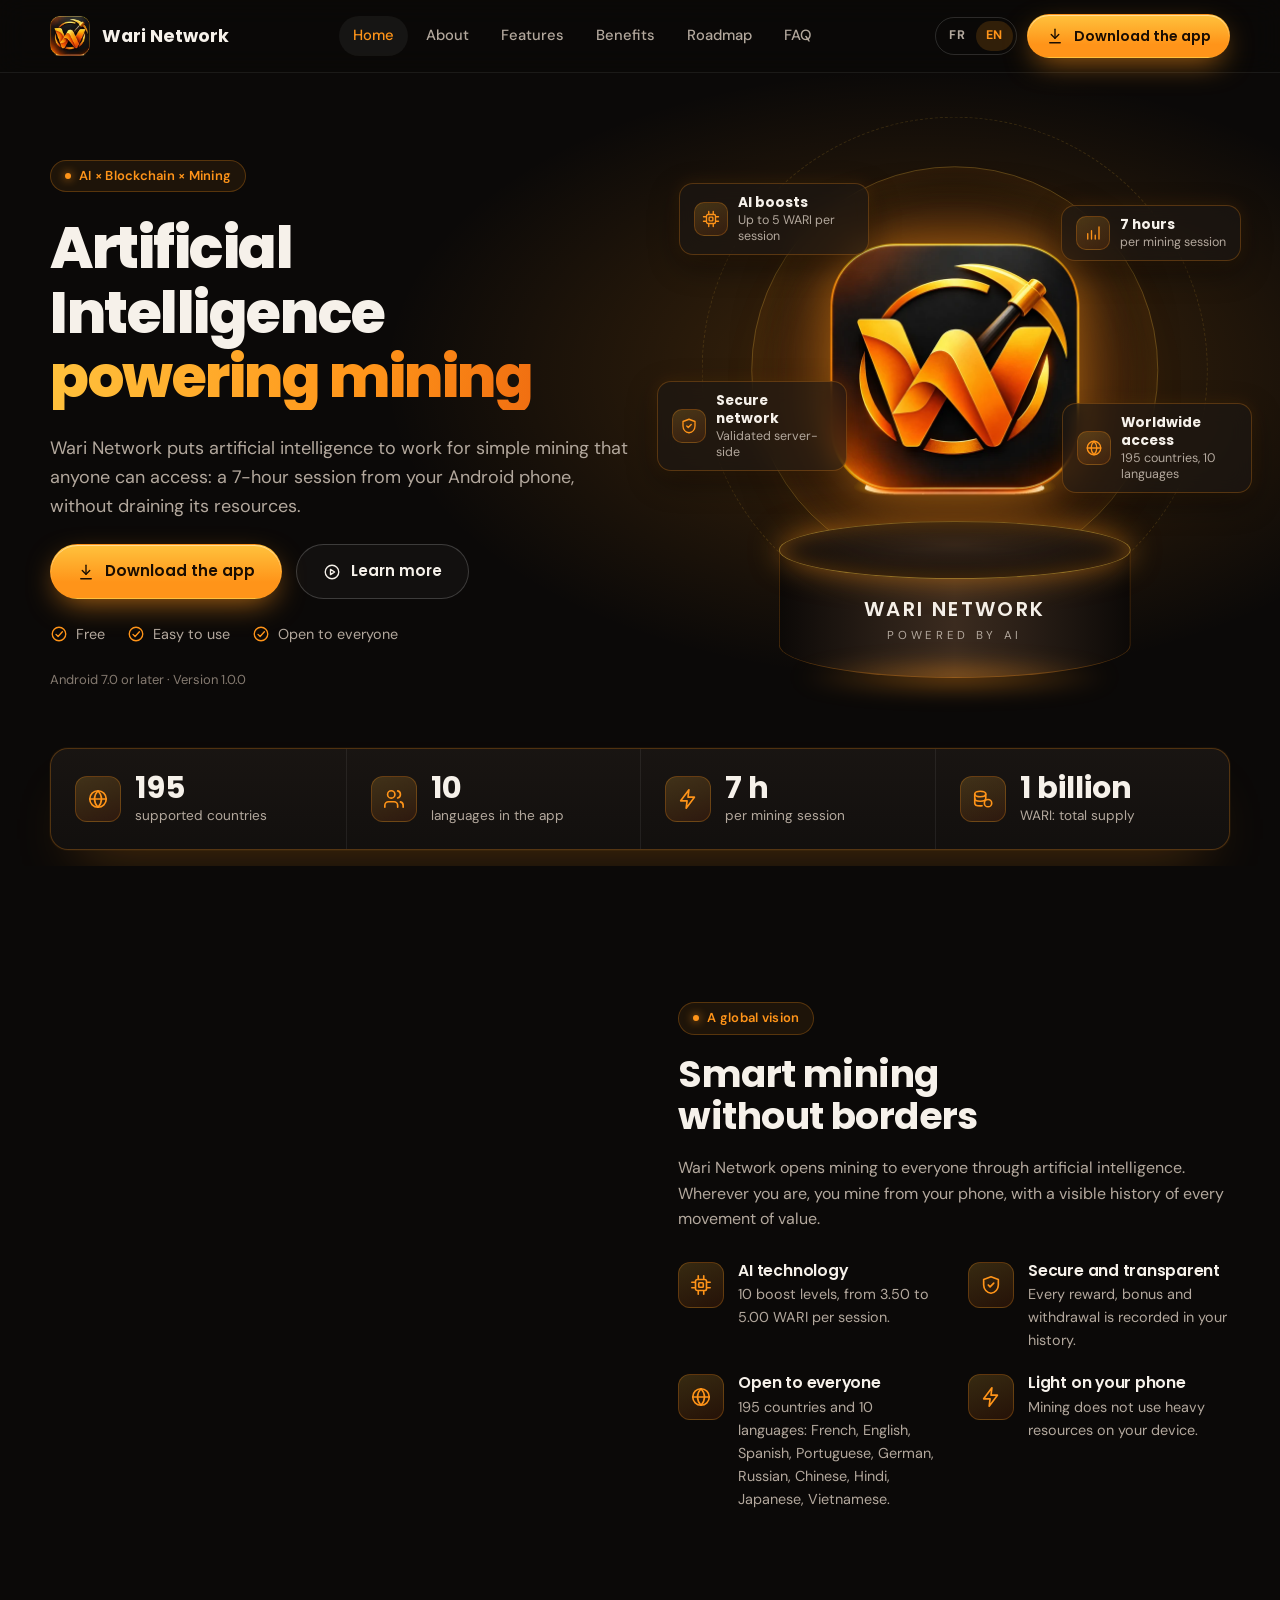
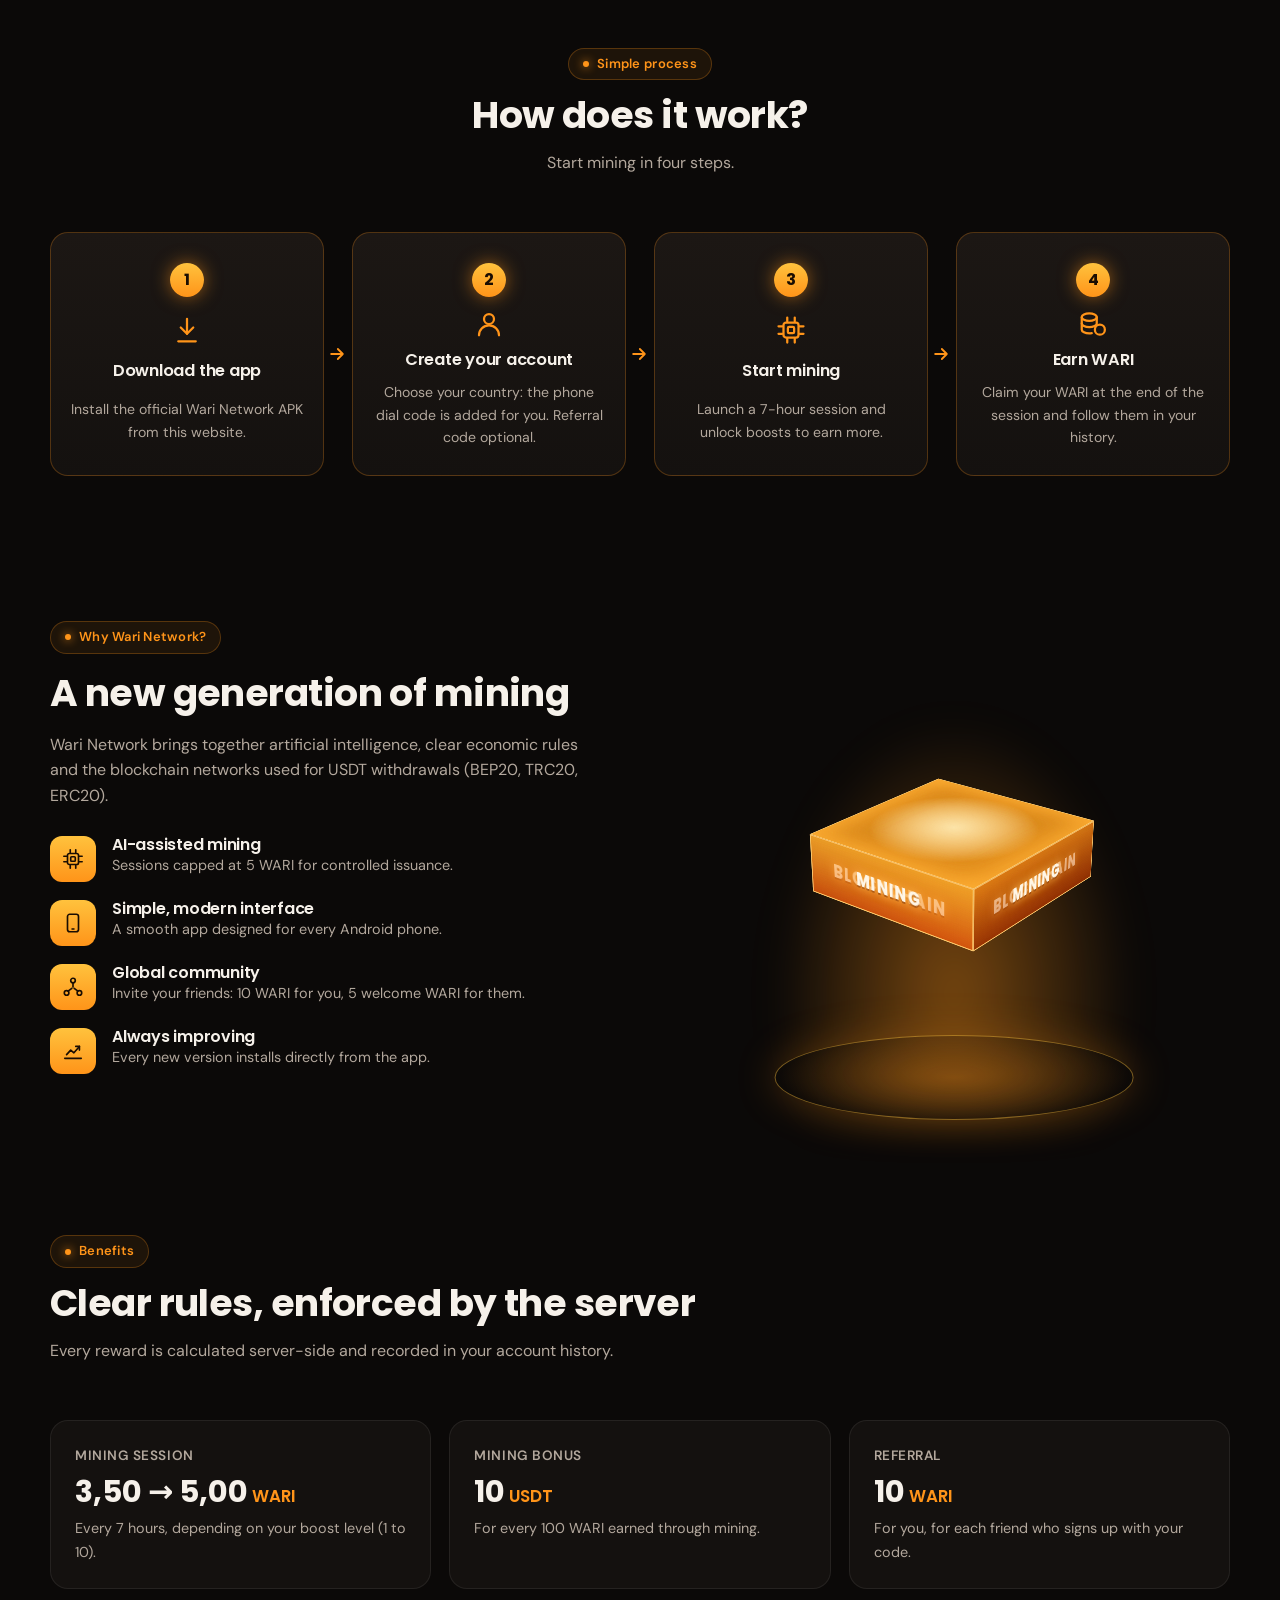
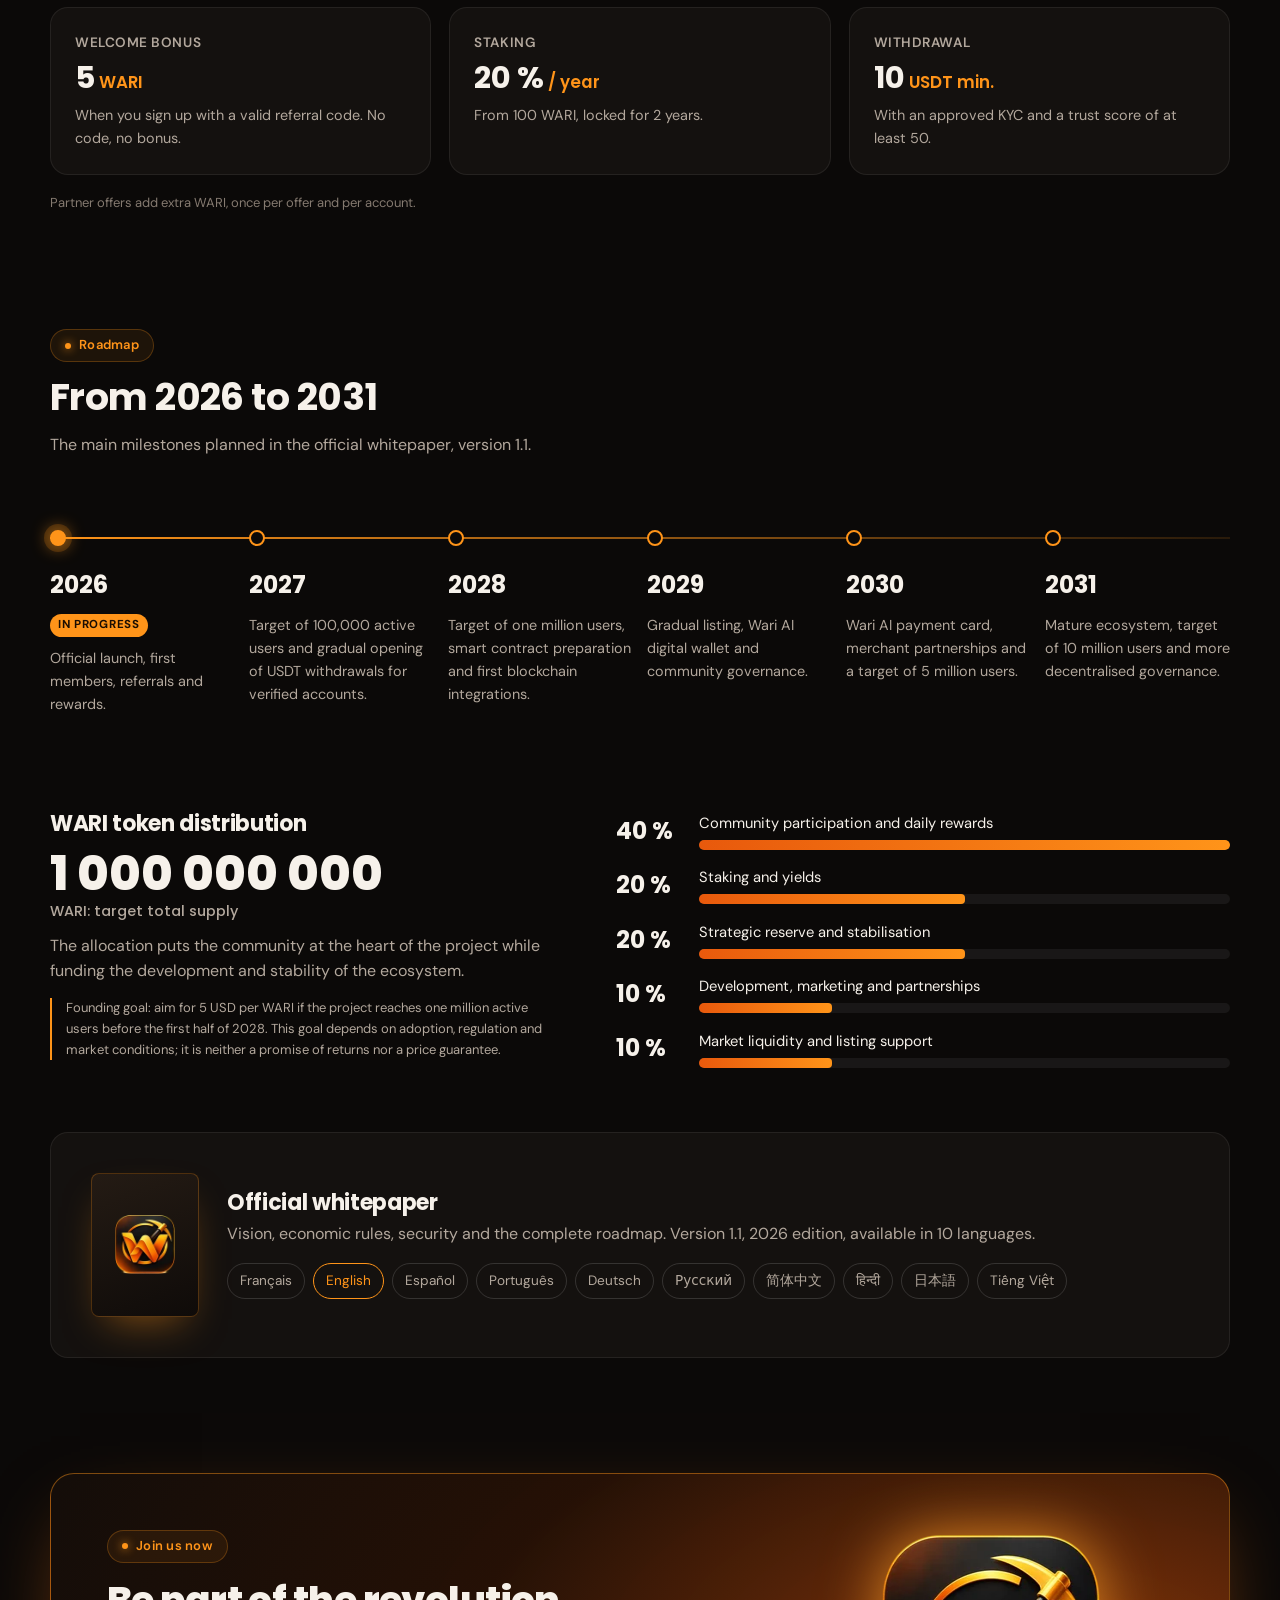
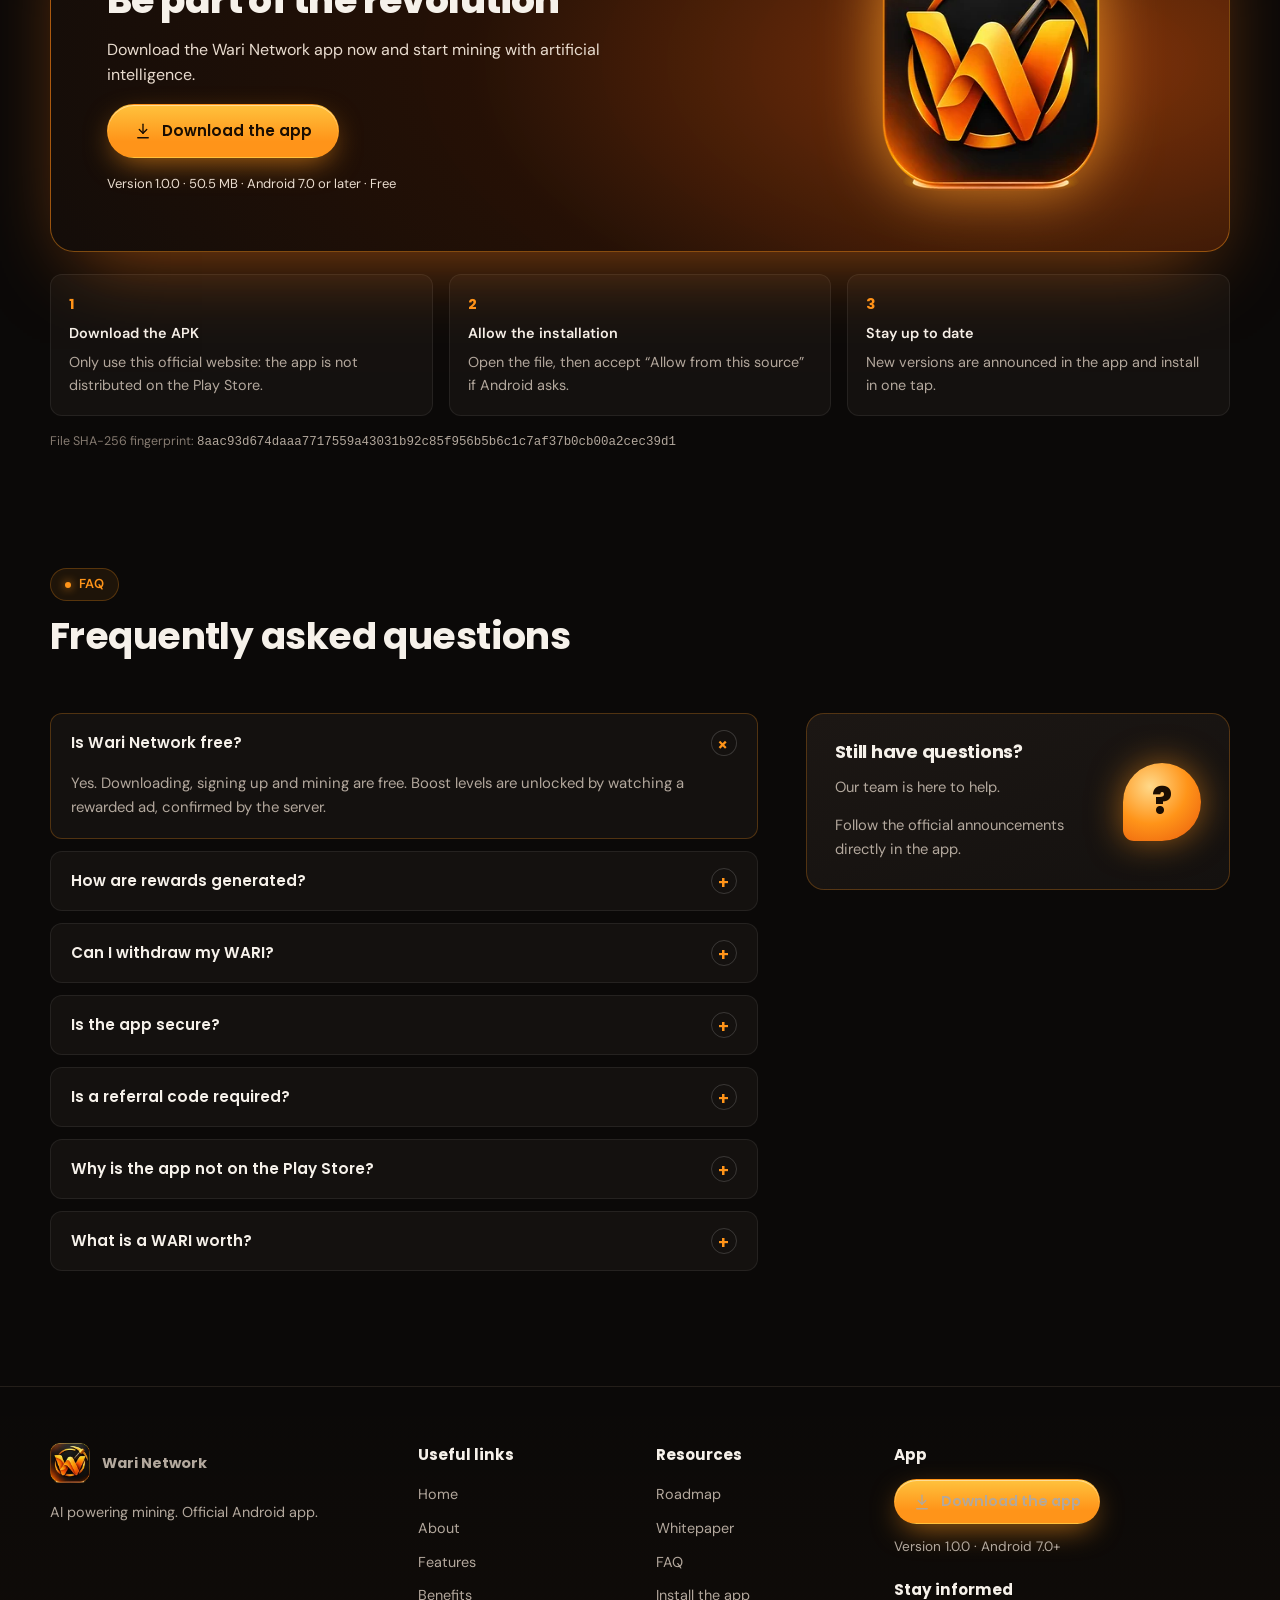
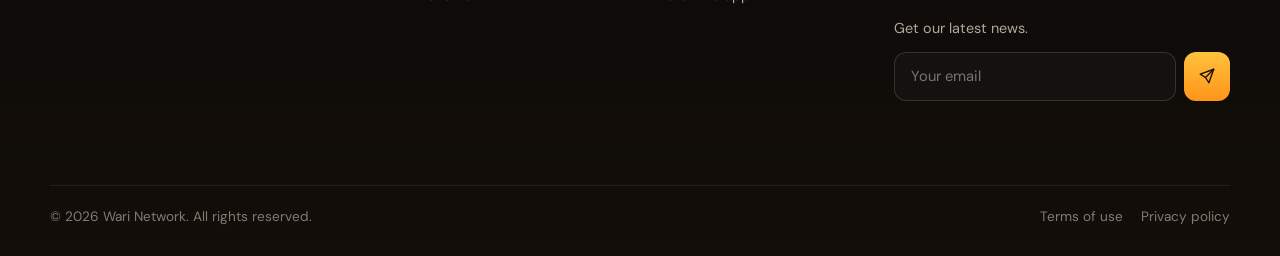
==== commit 856988be: "Mise a jour du site" ====
--- a/index.html
+++ b/index.html
@@ -64,7 +64,7 @@
         <button type="button" data-lang="fr" aria-pressed="true">FR</button>
         <button type="button" data-lang="en" aria-pressed="false">EN</button>
       </div>
-      <a class="btn btn-primary btn-sm btn-download-nav js-download" href="downloads/wari-network.apk">
+      <a class="btn btn-primary btn-sm btn-download-nav js-download" href="https://github.com/gobifinancement-ui/wari/releases/latest/download/wari-network.apk">
         <svg class="icon"><use href="#i-download"/></svg><span data-i18n="nav.download">Télécharger l'app</span>
       </a>
       <button class="menu-toggle" type="button" aria-expanded="false" aria-controls="nav-links" aria-label="Menu"><span></span></button>
@@ -83,7 +83,7 @@
           <h1 data-i18n-html="hero.title">L’Intelligence Artificielle <span class="accent">au service du minage</span></h1>
           <p class="hero-lead" data-i18n="hero.lead">Wari Network met l’intelligence artificielle au service d’un minage simple et accessible à tous : une session de 7 heures depuis votre téléphone Android, sans ressource lourde consommée.</p>
           <div class="hero-actions">
-            <a class="btn btn-primary js-download" href="downloads/wari-network.apk">
+            <a class="btn btn-primary js-download" href="https://github.com/gobifinancement-ui/wari/releases/latest/download/wari-network.apk">
               <svg class="icon"><use href="#i-download"/></svg><span data-i18n="hero.download">Télécharger l’application</span>
             </a>
             <a class="btn btn-ghost" href="#a-propos">
@@ -273,7 +273,7 @@
           <span class="chip" data-i18n="cta.chip">Rejoignez-nous maintenant</span>
           <h2 data-i18n="cta.title">Faites partie de la révolution</h2>
           <p data-i18n="cta.lead">Téléchargez l’application Wari Network dès maintenant et commencez à miner avec l’intelligence artificielle.</p>
-          <a class="btn btn-primary js-download" href="downloads/wari-network.apk">
+          <a class="btn btn-primary js-download" href="https://github.com/gobifinancement-ui/wari/releases/latest/download/wari-network.apk">
             <svg class="icon"><use href="#i-download"/></svg><span data-i18n="cta.download">Télécharger l’application</span>
           </a>
           <p class="cta-meta"><span data-i18n="common.version">Version</span> <span class="js-version">1.0.0</span><span class="js-size"></span> · <span data-i18n="cta.android">Android 7.0 ou plus récent</span> · <span data-i18n="cta.free">Gratuit</span></p>
@@ -373,7 +373,7 @@
       <div>
         <div class="footer-app">
           <h4 data-i18n="footer.app" style="margin:0">Application</h4>
-          <a class="btn btn-primary btn-sm js-download" href="downloads/wari-network.apk"><svg class="icon"><use href="#i-download"/></svg><span data-i18n="nav.download">Télécharger l'app</span></a>
+          <a class="btn btn-primary btn-sm js-download" href="https://github.com/gobifinancement-ui/wari/releases/latest/download/wari-network.apk"><svg class="icon"><use href="#i-download"/></svg><span data-i18n="nav.download">Télécharger l'app</span></a>
           <p><span data-i18n="common.version">Version</span> <span class="js-version">1.0.0</span> · Android 7.0+</p>
         </div>
         <div class="js-social-block" hidden style="margin-top:22px">
--- a/assets/css/style.css
+++ b/assets/css/style.css
@@ -1,470 +1,470 @@
-/* Wari Network : site officiel.
-   Direction : nuit de mine, braise et or. Un seul thème sombre assumé (fidèle à la maquette),
-   l'orange n'éclaire que ce qui compte : titres-clés, actions, chiffres réels de l'application. */
-:root {
-  /* Couleurs */
-  --ink: #0b0908;          /* fond de page, noir chaud */
-  --coal: #14110f;         /* surfaces */
-  --coal-2: #1c1714;       /* surfaces relevées */
-  --bone: #f6f1ea;         /* texte principal */
-  --ash: #b3a89d;          /* texte secondaire */
-  --ash-dim: #857a70;      /* légendes */
-  --ember: #ff9419;        /* accent principal */
-  --gold: #ffc23d;         /* éclat */
-  --flame: #e8590c;        /* orange profond */
-  --line: rgba(255, 148, 25, 0.26);
-  --line-soft: rgba(255, 255, 255, 0.07);
-  --glass: rgba(28, 23, 20, 0.62);
-  --on-ember: #1a0d02;
-
-  /* Typographie */
-  --font-display: 'Poppins', 'Segoe UI', system-ui, -apple-system, sans-serif;
-  --font-body: 'DM Sans', 'Segoe UI', system-ui, -apple-system, sans-serif;
-  --step--1: 0.8125rem;
-  --step-0: 1rem;
-  --step-1: 1.125rem;
-  --step-2: 1.375rem;
-  --step-3: clamp(1.6rem, 1.2rem + 1.6vw, 2.35rem);
-  --step-4: clamp(2.2rem, 1.4rem + 3.4vw, 3.6rem);
-
-  /* Mise en page */
-  --wrap: 1180px;
-  --gutter: clamp(16px, 4vw, 40px);
-  --radius: 18px;
-  --radius-sm: 12px;
-  --section: clamp(64px, 9vw, 120px);
-  color-scheme: dark;
-}
-
-*, *::before, *::after { box-sizing: border-box; }
-html { scroll-behavior: smooth; -webkit-text-size-adjust: 100%; }
-body {
-  margin: 0;
-  background: var(--ink);
-  color: var(--bone);
-  font-family: var(--font-body);
-  font-size: var(--step-0);
-  line-height: 1.6;
-  overflow-x: hidden;
-}
-img, svg, canvas { display: block; max-width: 100%; }
-a { color: inherit; }
-button { font: inherit; color: inherit; }
-h1, h2, h3 { font-family: var(--font-display); line-height: 1.12; margin: 0; text-wrap: balance; letter-spacing: -0.015em; }
-p { margin: 0; }
-:focus-visible { outline: 2px solid var(--gold); outline-offset: 3px; border-radius: 6px; }
-[hidden] { display: none !important; }
-.sr-only { position: absolute; width: 1px; height: 1px; overflow: hidden; clip: rect(0 0 0 0); white-space: nowrap; }
-
-.wrap { width: 100%; max-width: calc(var(--wrap) + 2 * var(--gutter)); margin-inline: auto; padding-inline: var(--gutter); }
-.section { padding-block: var(--section); position: relative; }
-.accent { background: linear-gradient(100deg, var(--gold), var(--ember) 55%, var(--flame)); -webkit-background-clip: text; background-clip: text; color: transparent; }
-
-/* Étiquette de section (pastille) */
-.chip {
-  display: inline-flex; align-items: center; gap: 8px;
-  padding: 5px 14px; border-radius: 999px;
-  border: 1px solid var(--line); background: rgba(255, 148, 25, 0.08);
-  color: var(--ember); font-size: var(--step--1); font-weight: 600; letter-spacing: 0.02em;
-}
-.chip::before { content: ''; width: 6px; height: 6px; border-radius: 50%; background: var(--ember); box-shadow: 0 0 10px var(--ember); }
-.section-head { display: grid; gap: 14px; justify-items: start; margin-bottom: clamp(32px, 5vw, 56px); }
-.section-head.center { justify-items: center; text-align: center; }
-.section-head h2 { font-size: var(--step-3); font-weight: 700; }
-.section-head p { color: var(--ash); max-width: 60ch; }
-
-/* Boutons */
-.btn {
-  display: inline-flex; align-items: center; justify-content: center; gap: 10px;
-  padding: 14px 26px; border-radius: 999px; border: 1px solid transparent;
-  font-family: var(--font-display); font-weight: 600; font-size: 0.95rem; text-decoration: none;
-  cursor: pointer; transition: transform .2s ease, box-shadow .2s ease, background-color .2s ease, border-color .2s ease;
-  white-space: nowrap;
-}
-.btn svg { width: 18px; height: 18px; flex: none; }
-.btn-primary {
-  background: linear-gradient(180deg, var(--gold), var(--ember) 70%);
-  color: var(--on-ember);
-  box-shadow: 0 10px 30px -8px rgba(255, 148, 25, 0.7), inset 0 1px 0 rgba(255, 255, 255, 0.45);
-}
-.btn-primary:hover { transform: translateY(-2px); box-shadow: 0 16px 40px -8px rgba(255, 148, 25, 0.85), inset 0 1px 0 rgba(255, 255, 255, 0.45); }
-.btn-ghost { border-color: rgba(255, 255, 255, 0.18); background: rgba(255, 255, 255, 0.03); color: var(--bone); }
-.btn-ghost:hover { border-color: var(--ember); background: rgba(255, 148, 25, 0.08); }
-.btn-sm { padding: 10px 18px; font-size: 0.875rem; }
-
-.icon { width: 22px; height: 22px; stroke: currentColor; fill: none; stroke-width: 1.8; stroke-linecap: round; stroke-linejoin: round; }
-.icon-tile {
-  width: 46px; height: 46px; flex: none; display: grid; place-items: center; border-radius: 12px;
-  background: linear-gradient(160deg, rgba(255, 194, 61, 0.18), rgba(232, 89, 12, 0.12));
-  border: 1px solid var(--line); color: var(--ember);
-}
-.icon-tile.solid { background: linear-gradient(180deg, var(--gold), var(--ember)); color: var(--on-ember); border: 0; }
-
-/* ---------- En-tête ---------- */
-.site-header {
-  position: sticky; top: 0; z-index: 50;
-  backdrop-filter: blur(14px); -webkit-backdrop-filter: blur(14px);
-  background: rgba(11, 9, 8, 0.72); border-bottom: 1px solid var(--line-soft);
-}
-.nav { display: flex; align-items: center; gap: 24px; min-height: 72px; }
-.brand { display: inline-flex; align-items: center; gap: 12px; text-decoration: none; font-family: var(--font-display); font-weight: 700; font-size: 1.1rem; }
-.brand img { width: 40px; height: 40px; }
-.nav-links { display: flex; gap: 4px; margin-inline: auto; list-style: none; padding: 0; margin-block: 0; }
-.nav-links a {
-  display: block; padding: 8px 14px; border-radius: 999px; text-decoration: none;
-  color: var(--ash); font-size: 0.92rem; font-weight: 500; transition: color .2s ease, background-color .2s ease;
-}
-.nav-links a:hover, .nav-links a[aria-current="true"] { color: var(--bone); background: rgba(255, 255, 255, 0.05); }
-.nav-links a[aria-current="true"] { color: var(--ember); }
-.nav-actions { display: flex; align-items: center; gap: 10px; }
-.lang-switch { display: inline-flex; border: 1px solid rgba(255, 255, 255, 0.14); border-radius: 999px; padding: 3px; }
-.lang-switch button {
-  border: 0; background: transparent; padding: 5px 10px; border-radius: 999px; cursor: pointer;
-  font-size: 0.78rem; font-weight: 700; letter-spacing: 0.06em; color: var(--ash);
-}
-.lang-switch button[aria-pressed="true"] { background: rgba(255, 148, 25, 0.16); color: var(--ember); }
-.menu-toggle { display: none; width: 44px; height: 44px; border-radius: 12px; border: 1px solid rgba(255, 255, 255, 0.14); background: transparent; cursor: pointer; place-items: center; }
-.menu-toggle span, .menu-toggle span::before, .menu-toggle span::after { display: block; width: 18px; height: 2px; background: var(--bone); border-radius: 2px; position: relative; transition: transform .25s ease; }
-.menu-toggle span::before, .menu-toggle span::after { content: ''; position: absolute; left: 0; }
-.menu-toggle span::before { top: -6px; }
-.menu-toggle span::after { top: 6px; }
-.menu-open .menu-toggle span { background: transparent; }
-.menu-open .menu-toggle span::before { transform: translateY(6px) rotate(45deg); }
-.menu-open .menu-toggle span::after { transform: translateY(-6px) rotate(-45deg); }
-
-/* ---------- Héros ---------- */
-.hero { position: relative; overflow: hidden; padding-block: clamp(40px, 6vw, 80px) 0; isolation: isolate; }
-.hero-bg { position: absolute; inset: 0; z-index: -1; pointer-events: none; }
-.hero-bg canvas { width: 100%; height: 100%; }
-.hero-bg::after {
-  content: ''; position: absolute; inset: 0;
-  background:
-    radial-gradient(60% 55% at 72% 38%, rgba(255, 148, 25, 0.22), transparent 70%),
-    linear-gradient(180deg, transparent 60%, var(--ink));
-}
-.hero-grid { display: grid; grid-template-columns: minmax(0, 1.05fr) minmax(0, 1fr); gap: clamp(24px, 4vw, 56px); align-items: center; }
-.hero-copy { display: grid; gap: 24px; justify-items: start; }
-.hero h1 { font-size: var(--step-4); font-weight: 800; letter-spacing: -0.025em; }
-.hero h1 .accent { display: block; }
-.hero-lead { color: var(--ash); font-size: var(--step-1); max-width: 52ch; }
-.hero-actions { display: flex; flex-wrap: wrap; gap: 14px; }
-.hero-proof { display: flex; flex-wrap: wrap; gap: 10px 22px; list-style: none; padding: 0; margin: 0; color: var(--ash); font-size: 0.9rem; }
-.hero-proof li { display: inline-flex; align-items: center; gap: 8px; }
-.hero-proof svg { width: 18px; height: 18px; color: var(--ember); }
-.release-line { color: var(--ash-dim); font-size: var(--step--1); font-variant-numeric: tabular-nums; }
-
-/* Scène du logo sur socle */
-.stage { position: relative; aspect-ratio: 1 / 1; width: 100%; max-width: 560px; justify-self: center; }
-.stage-halo {
-  position: absolute; inset: 8% 10% 22%; border-radius: 50%;
-  background: radial-gradient(circle, rgba(255, 170, 40, 0.55), rgba(232, 89, 12, 0.18) 45%, transparent 70%);
-  filter: blur(18px); animation: breathe 5s ease-in-out infinite;
-}
-.stage-ring { position: absolute; left: 50%; top: 40%; translate: -50% -50%; border-radius: 50%; border: 1px solid rgba(255, 194, 61, 0.28); }
-.stage-ring.r1 { width: 74%; aspect-ratio: 1; box-shadow: 0 0 40px rgba(255, 148, 25, 0.15) inset; }
-.stage-ring.r2 { width: 92%; aspect-ratio: 1; border-style: dashed; border-color: rgba(255, 194, 61, 0.14); animation: spin 60s linear infinite; }
-.stage-logo {
-  position: absolute; left: 50%; top: 40%; width: 46%; translate: -50% -50%;
-  filter: drop-shadow(0 0 28px rgba(255, 148, 25, 0.65)) drop-shadow(0 18px 30px rgba(0, 0, 0, 0.6));
-  animation: float 6s ease-in-out infinite;
-}
-.stage-logo img { width: 100%; height: auto; }
-.pedestal { position: absolute; left: 50%; bottom: 4%; width: 64%; translate: -50% 0; }
-.pedestal-top {
-  height: 0; padding-bottom: 16%; border-radius: 50%;
-  background: radial-gradient(ellipse at 50% 40%, #3a2a1e, #120d0a 70%);
-  border: 1px solid rgba(255, 194, 61, 0.55);
-  box-shadow: 0 0 30px rgba(255, 148, 25, 0.55), inset 0 0 22px rgba(255, 148, 25, 0.35);
-  position: relative; z-index: 2;
-}
-.pedestal-body {
-  margin-top: -8%; padding: 12% 6% 9%;
-  border-radius: 0 0 50% 50% / 0 0 26% 26%;
-  background: linear-gradient(90deg, #0c0907, #2a1f17 30%, #3b2b1f 50%, #2a1f17 70%, #0c0907);
-  border: 1px solid rgba(255, 148, 25, 0.25); border-top: 0;
-  text-align: center; display: grid; gap: 2px;
-}
-.pedestal-body strong { font-family: var(--font-display); font-size: clamp(0.85rem, 0.5rem + 1.2vw, 1.25rem); letter-spacing: 0.12em; font-weight: 600; }
-.pedestal-body small { font-size: clamp(0.55rem, 0.4rem + 0.5vw, 0.72rem); letter-spacing: 0.32em; color: var(--ash); }
-.pedestal-glow { position: absolute; left: 4%; right: 4%; bottom: -10%; height: 22%; border-radius: 50%; background: radial-gradient(ellipse, rgba(255, 148, 25, 0.5), transparent 70%); filter: blur(10px); }
-
-.float-card {
-  position: absolute; display: flex; align-items: center; gap: 10px;
-  padding: 10px 14px; border-radius: 14px; max-width: 190px;
-  background: var(--glass); border: 1px solid var(--line);
-  backdrop-filter: blur(10px); -webkit-backdrop-filter: blur(10px);
-  box-shadow: 0 10px 30px rgba(0, 0, 0, 0.45), 0 0 18px rgba(255, 148, 25, 0.12);
-  font-size: 0.78rem; line-height: 1.3; animation: float 7s ease-in-out infinite;
-}
-.float-card .icon-tile { width: 34px; height: 34px; border-radius: 10px; }
-.float-card .icon { width: 18px; height: 18px; }
-.float-card strong { display: block; font-family: var(--font-display); font-size: 0.86rem; }
-.float-card div > span { color: var(--ash); }
-.fc-ai { top: 6%; left: 0; animation-delay: -1s; }
-.fc-perf { top: 10%; right: -2%; animation-delay: -3s; }
-.fc-secure { top: 42%; left: -4%; animation-delay: -2s; }
-.fc-world { top: 46%; right: -4%; animation-delay: -4.5s; }
-
-/* Bandeau de chiffres */
-.facts { position: relative; z-index: 2; margin-top: clamp(24px, 4vw, 48px); }
-.facts-grid {
-  display: grid; grid-template-columns: repeat(4, minmax(0, 1fr));
-  border: 1px solid var(--line); border-radius: var(--radius);
-  background: linear-gradient(180deg, rgba(28, 23, 20, 0.85), rgba(20, 17, 15, 0.85));
-  box-shadow: 0 0 0 1px rgba(255, 148, 25, 0.05), 0 30px 60px -30px rgba(255, 148, 25, 0.35);
-}
-.fact { display: flex; align-items: center; gap: 14px; padding: 22px 24px; min-width: 0; }
-.fact + .fact { border-left: 1px solid var(--line-soft); }
-.fact b { display: block; font-family: var(--font-display); font-size: clamp(1.4rem, 1rem + 1.2vw, 1.9rem); font-weight: 700; line-height: 1.1; font-variant-numeric: tabular-nums; }
-.fact dd > span { display: block; color: var(--ash); font-size: 0.85rem; }
-
-/* ---------- Vision / globe ---------- */
-.split { display: grid; grid-template-columns: minmax(0, 1fr) minmax(0, 1fr); gap: clamp(32px, 6vw, 80px); align-items: center; }
-.globe-wrap { position: relative; aspect-ratio: 1 / 1; width: 100%; max-width: 560px; justify-self: center; }
-.globe-wrap canvas { width: 100%; height: 100%; }
-.split-copy { display: grid; gap: 18px; }
-.split-copy > .chip { justify-self: start; }
-.split-copy h2 { font-size: var(--step-3); font-weight: 700; }
-.split-copy > p { color: var(--ash); max-width: 56ch; }
-.feature-grid { display: grid; grid-template-columns: repeat(2, minmax(0, 1fr)); gap: 22px 28px; margin-top: 12px; }
-.feature { display: flex; gap: 14px; align-items: flex-start; min-width: 0; }
-.feature h3 { font-size: 0.98rem; font-weight: 600; margin-bottom: 4px; }
-.feature p { color: var(--ash); font-size: 0.9rem; }
-
-/* ---------- Étapes ---------- */
-.steps { display: grid; grid-template-columns: repeat(4, minmax(0, 1fr)); gap: 28px; list-style: none; padding: 0; margin: 0; counter-reset: step; }
-.step {
-  position: relative; display: grid; justify-items: center; gap: 12px; text-align: center;
-  padding: 30px 20px 26px; border-radius: var(--radius);
-  border: 1px solid var(--line); background: linear-gradient(180deg, var(--coal-2), var(--coal));
-  transition: transform .25s ease, border-color .25s ease;
-}
-.step:hover { transform: translateY(-4px); border-color: rgba(255, 148, 25, 0.55); }
-.step-num {
-  width: 34px; height: 34px; border-radius: 50%; display: grid; place-items: center;
-  background: linear-gradient(180deg, var(--gold), var(--ember)); color: var(--on-ember);
-  font-family: var(--font-display); font-weight: 700; box-shadow: 0 0 18px rgba(255, 148, 25, 0.55);
-}
-.step .icon { width: 30px; height: 30px; color: var(--ember); }
-.step h3 { font-size: 1.02rem; font-weight: 600; }
-.step p { color: var(--ash); font-size: 0.88rem; }
-.step:not(:last-child)::after {
-  content: ''; position: absolute; top: 50%; right: -24px; width: 20px; height: 20px; translate: 0 -50%;
-  background: no-repeat center / 20px url("data:image/svg+xml,%3Csvg xmlns='http://www.w3.org/2000/svg' viewBox='0 0 24 24' fill='none' stroke='%23ff9419' stroke-width='2.2' stroke-linecap='round' stroke-linejoin='round'%3E%3Cpath d='M5 12h14M13 6l6 6-6 6'/%3E%3C/svg%3E");
-}
-
-/* ---------- Nouvelle génération : pile 3D ---------- */
-.gen-list { display: grid; gap: 18px; margin-top: 10px; list-style: none; padding: 0; }
-.gen-list li { display: flex; gap: 16px; align-items: flex-start; }
-.gen-list h3 { font-size: 1rem; font-weight: 600; }
-.gen-list p { color: var(--ash); font-size: 0.9rem; }
-.stack-scene { position: relative; width: 100%; max-width: 460px; aspect-ratio: 1 / 1.15; justify-self: center; perspective: 1100px; }
-.stack-scene::before { content: ''; position: absolute; inset: 20% 8% 0; background: radial-gradient(ellipse at 50% 70%, rgba(255, 148, 25, 0.45), transparent 65%); filter: blur(20px); }
-.stack { position: absolute; left: 50%; top: 50%; width: 0; height: 0; transform-style: preserve-3d; transform: rotateX(-24deg) rotateY(-38deg); }
-.slab { --w: 200px; --d: 200px; --h: 62px; position: absolute; transform-style: preserve-3d; animation: hover-slab 6s ease-in-out infinite; }
-.slab.s1 { --y: -150px; animation-delay: 0s; }
-.slab.s2 { --y: 0px; animation-delay: -1.2s; }
-.slab.s3 { --y: 150px; animation-delay: -2.4s; }
-.face { position: absolute; display: grid; place-items: center; backface-visibility: hidden; border: 1px solid rgba(255, 210, 120, 0.75); }
-.face.front, .face.back { width: var(--w); height: var(--h); left: calc(var(--w) / -2); top: calc(var(--h) / -2); }
-.face.left, .face.right { width: var(--d); height: var(--h); left: calc(var(--d) / -2); top: calc(var(--h) / -2); }
-.face.top, .face.bottom { width: var(--w); height: var(--d); left: calc(var(--w) / -2); top: calc(var(--d) / -2); }
-.face.front { transform: translateZ(calc(var(--d) / 2)); background: linear-gradient(180deg, rgba(255, 170, 40, 0.55), rgba(232, 89, 12, 0.45)); }
-.face.back { transform: rotateY(180deg) translateZ(calc(var(--d) / 2)); background: rgba(232, 89, 12, 0.12); border-color: rgba(255, 210, 120, 0.25); }
-.face.right { transform: rotateY(90deg) translateZ(calc(var(--w) / 2)); background: linear-gradient(180deg, rgba(255, 140, 20, 0.42), rgba(160, 50, 0, 0.5)); }
-.face.left { transform: rotateY(-90deg) translateZ(calc(var(--w) / 2)); background: rgba(160, 50, 0, 0.12); border-color: rgba(255, 210, 120, 0.25); }
-.face.top { transform: rotateX(90deg) translateZ(calc(var(--h) / 2)); background: radial-gradient(circle at 50% 50%, rgba(255, 230, 170, 0.75), rgba(255, 160, 30, 0.45) 60%); box-shadow: 0 0 40px rgba(255, 180, 60, 0.6) inset; }
-.face.bottom { transform: rotateX(-90deg) translateZ(calc(var(--h) / 2)); background: rgba(80, 30, 0, 0.2); border-color: rgba(255, 210, 120, 0.25); }
-.face span { font-family: var(--font-display); font-weight: 800; letter-spacing: 0.08em; color: #fff6e6; text-shadow: 0 0 12px rgba(255, 190, 80, 0.9), 0 2px 0 rgba(120, 40, 0, 0.6); font-size: 1.15rem; }
-.stack-base { position: absolute; left: 50%; bottom: 0; width: 78%; height: 16%; translate: -50% 0; border-radius: 50%; border: 1px solid rgba(255, 194, 61, 0.45); background: radial-gradient(ellipse, rgba(255, 148, 25, 0.28), transparent 70%); box-shadow: 0 0 40px rgba(255, 148, 25, 0.25); }
-
-/* ---------- Avantages : règles économiques ---------- */
-.rules { display: grid; grid-template-columns: repeat(3, minmax(0, 1fr)); gap: 18px; }
-.rule { display: grid; gap: 8px; align-content: start; padding: 24px; border-radius: var(--radius); background: var(--coal); border: 1px solid var(--line-soft); min-width: 0; }
-.rule dt { color: var(--ash); font-size: 0.85rem; font-weight: 600; letter-spacing: 0.04em; text-transform: uppercase; }
-.rule dd { margin: 0; }
-.rule .value { font-family: var(--font-display); font-size: clamp(1.5rem, 1.1rem + 1vw, 2rem); font-weight: 700; color: var(--bone); font-variant-numeric: tabular-nums; line-height: 1.15; }
-.rule .value small { font-size: 0.55em; color: var(--ember); font-weight: 600; margin-left: 4px; }
-.rule .detail { color: var(--ash); font-size: 0.9rem; }
-.rules-note { margin-top: 18px; color: var(--ash-dim); font-size: var(--step--1); }
-
-/* ---------- Feuille de route ---------- */
-.roadmap { list-style: none; padding: 0; margin: 0; display: grid; grid-template-columns: repeat(6, minmax(0, 1fr)); gap: 14px; position: relative; }
-.roadmap::before { content: ''; position: absolute; left: 0; right: 0; top: 23px; height: 2px; background: linear-gradient(90deg, var(--ember), rgba(255, 148, 25, 0.12)); }
-.milestone { position: relative; display: grid; gap: 10px; align-content: start; padding-top: 52px; min-width: 0; }
-.milestone::before { content: ''; position: absolute; top: 16px; left: 0; width: 16px; height: 16px; border-radius: 50%; background: var(--ink); border: 2px solid var(--ember); }
-.milestone.now::before { background: var(--ember); box-shadow: 0 0 0 6px rgba(255, 148, 25, 0.18), 0 0 18px var(--ember); }
-.milestone .year { font-family: var(--font-display); font-weight: 700; font-size: 1.5rem; font-variant-numeric: tabular-nums; }
-.milestone .tag { justify-self: start; font-size: 0.72rem; font-weight: 700; letter-spacing: 0.06em; text-transform: uppercase; color: var(--on-ember); background: var(--ember); padding: 2px 8px; border-radius: 999px; }
-.milestone p { color: var(--ash); font-size: 0.9rem; }
-
-/* Token WARI */
-.token { display: grid; grid-template-columns: minmax(0, 0.9fr) minmax(0, 1.1fr); gap: clamp(28px, 5vw, 64px); margin-top: clamp(56px, 8vw, 96px); align-items: start; }
-.token-intro { display: grid; gap: 14px; }
-.token-intro h3 { font-size: var(--step-2); font-weight: 700; }
-.token-intro p { color: var(--ash); }
-.token-intro .supply { color: var(--bone); }
-.supply { font-family: var(--font-display); font-size: clamp(2rem, 1.4rem + 2.4vw, 3rem); font-weight: 800; font-variant-numeric: tabular-nums; line-height: 1; }
-.supply small { display: block; font-size: 0.9rem; font-weight: 500; color: var(--ash); margin-top: 6px; letter-spacing: 0; }
-.disclaimer { border-left: 2px solid var(--ember); padding-left: 14px; color: var(--ash-dim); font-size: var(--step--1); }
-.alloc { list-style: none; padding: 0; margin: 0; display: grid; gap: 16px; }
-.alloc li { display: grid; grid-template-columns: 4.2rem minmax(0, 1fr); gap: 4px 16px; align-items: center; border-radius: 10px; padding: 6px 8px; margin: -6px -8px; transition: background-color .2s ease; }
-.alloc li:hover, .alloc li:focus-within { background: rgba(255, 255, 255, 0.03); }
-.alloc .pct { grid-row: span 2; font-family: var(--font-display); font-size: 1.5rem; font-weight: 700; font-variant-numeric: tabular-nums; }
-.alloc .label { font-size: 0.92rem; }
-.alloc .label em { font-style: normal; color: var(--ash-dim); font-size: 0.82rem; margin-left: 6px; font-variant-numeric: tabular-nums; opacity: 0; transition: opacity .2s ease; }
-.alloc li:hover .label em, .alloc li:focus-within .label em { opacity: 1; }
-.alloc .track { height: 10px; border-radius: 6px; background: rgba(255, 255, 255, 0.06); overflow: hidden; }
-.alloc .bar { display: block; height: 100%; width: var(--v); border-radius: 0 4px 4px 0; background: linear-gradient(90deg, var(--flame), var(--ember)); }
-
-/* Livre blanc */
-.paper { display: grid; grid-template-columns: auto minmax(0, 1fr); gap: 28px; align-items: center; padding: clamp(24px, 4vw, 40px); border-radius: var(--radius); border: 1px solid var(--line-soft); background: var(--coal); margin-top: clamp(40px, 6vw, 64px); }
-.paper-cover { width: 108px; aspect-ratio: 3 / 4; border-radius: 8px; background: linear-gradient(160deg, #241b14, #0f0b09); border: 1px solid var(--line); display: grid; place-items: center; box-shadow: 0 18px 40px -16px rgba(255, 148, 25, 0.5); }
-.paper-cover img { width: 56%; height: auto; }
-.paper h3 { font-size: var(--step-2); font-weight: 700; margin-bottom: 6px; }
-.paper p { color: var(--ash); margin-bottom: 16px; }
-.paper-langs { display: flex; flex-wrap: wrap; gap: 8px; }
-.paper-langs a { padding: 6px 12px; border-radius: 999px; border: 1px solid rgba(255, 255, 255, 0.14); text-decoration: none; font-size: 0.85rem; color: var(--ash); transition: border-color .2s ease, color .2s ease; }
-.paper-langs a:hover { border-color: var(--ember); color: var(--bone); }
-.paper-langs a.is-current { border-color: var(--ember); color: var(--ember); }
-
-/* ---------- Téléchargement ---------- */
-.cta {
-  position: relative; overflow: hidden; isolation: isolate;
-  display: grid; grid-template-columns: minmax(0, 1.3fr) minmax(0, 0.7fr); gap: 24px; align-items: center;
-  padding: clamp(28px, 5vw, 56px); border-radius: 24px; border: 1px solid rgba(255, 148, 25, 0.45);
-  background: radial-gradient(90% 140% at 85% 50%, rgba(232, 89, 12, 0.55), rgba(40, 18, 6, 0.9) 55%, #140d09);
-  box-shadow: 0 30px 80px -30px rgba(255, 120, 20, 0.6);
-}
-.cta canvas { position: absolute; inset: 0; width: 100%; height: 100%; z-index: -1; }
-.cta-copy { display: grid; gap: 16px; justify-items: start; }
-.cta h2 { font-size: var(--step-3); font-weight: 800; }
-.cta-copy > p { color: #e9dccf; max-width: 50ch; }
-.cta-meta { color: #cdbfb2; font-size: var(--step--1); font-variant-numeric: tabular-nums; }
-.cta-logo { justify-self: center; width: min(220px, 70%); filter: drop-shadow(0 0 30px rgba(255, 160, 40, 0.8)); animation: float 6s ease-in-out infinite; }
-.install { display: grid; grid-template-columns: repeat(3, minmax(0, 1fr)); gap: 16px; margin-top: 22px; list-style: none; padding: 0; counter-reset: inst; }
-.install li { counter-increment: inst; padding: 18px; border-radius: var(--radius-sm); background: var(--coal); border: 1px solid var(--line-soft); color: var(--ash); font-size: 0.9rem; display: grid; gap: 6px; min-width: 0; }
-.install li::before { content: counter(inst); font-family: var(--font-display); font-weight: 700; color: var(--ember); }
-.install strong { color: var(--bone); font-weight: 600; }
-.checksum { margin-top: 14px; font-size: 0.78rem; color: var(--ash-dim); overflow-wrap: anywhere; }
-.checksum code { font-family: ui-monospace, 'Cascadia Mono', Consolas, monospace; color: var(--ash); }
-
-/* ---------- FAQ ---------- */
-.faq-grid { display: grid; grid-template-columns: minmax(0, 1.25fr) minmax(0, 0.75fr); gap: clamp(24px, 4vw, 48px); align-items: start; }
-.faq-list { display: grid; gap: 12px; }
-.faq-item { border: 1px solid var(--line-soft); border-radius: var(--radius-sm); background: var(--coal); transition: border-color .2s ease; }
-.faq-item[open] { border-color: var(--line); }
-.faq-item summary { list-style: none; cursor: pointer; display: flex; align-items: center; justify-content: space-between; gap: 16px; padding: 16px 20px; font-weight: 600; font-family: var(--font-display); font-size: 0.95rem; }
-.faq-item summary::-webkit-details-marker { display: none; }
-.faq-item summary::after { content: '+'; flex: none; width: 26px; height: 26px; display: grid; place-items: center; border-radius: 50%; border: 1px solid rgba(255, 255, 255, 0.16); color: var(--ember); font-size: 1.1rem; transition: transform .25s ease; }
-.faq-item[open] summary::after { transform: rotate(45deg); }
-.faq-item .answer { padding: 0 20px 18px; color: var(--ash); font-size: 0.93rem; display: grid; gap: 8px; max-width: 68ch; }
-.help { position: sticky; top: 96px; display: flex; align-items: center; gap: 18px; padding: 28px; border-radius: var(--radius); border: 1px solid var(--line); background: linear-gradient(160deg, var(--coal-2), var(--coal)); overflow: hidden; }
-.help-text { display: grid; gap: 14px; justify-items: start; min-width: 0; flex: 1; }
-.help h3 { font-size: var(--step-1); font-weight: 700; }
-.help p { color: var(--ash); font-size: 0.92rem; }
-.help .email { font-family: ui-monospace, 'Cascadia Mono', Consolas, monospace; font-size: 0.9rem; color: var(--bone); user-select: all; overflow-wrap: anywhere; }
-.help-bubble { flex: none; width: 78px; height: 78px; border-radius: 50% 50% 50% 14%; display: grid; place-items: center; background: radial-gradient(circle at 35% 30%, #ffd98a, var(--ember) 50%, var(--flame)); color: var(--on-ember); font-family: var(--font-display); font-weight: 800; font-size: 2.3rem; box-shadow: 0 0 34px rgba(255, 148, 25, 0.55); }
-
-/* ---------- Pied de page ---------- */
-.site-footer { border-top: 1px solid var(--line-soft); padding-block: 56px 28px; background: linear-gradient(180deg, transparent, rgba(255, 148, 25, 0.03)); }
-.footer-grid { display: grid; grid-template-columns: minmax(0, 1.3fr) repeat(2, minmax(0, 0.8fr)) minmax(0, 1.3fr); gap: 32px; }
-.footer-grid h4 { margin: 0 0 14px; font-family: var(--font-display); font-size: 0.95rem; }
-.footer-grid ul { list-style: none; padding: 0; margin: 0; display: grid; gap: 8px; }
-.footer-grid a { color: var(--ash); text-decoration: none; font-size: 0.9rem; }
-.footer-grid a:hover { color: var(--ember); }
-.footer-brand p { color: var(--ash); font-size: 0.9rem; margin-top: 10px; max-width: 32ch; }
-.socials { display: flex; gap: 10px; flex-wrap: wrap; }
-.socials a { width: 40px; height: 40px; border-radius: 50%; display: grid; place-items: center; border: 1px solid rgba(255, 255, 255, 0.14); color: var(--bone); }
-.socials a:hover { border-color: var(--ember); color: var(--ember); }
-.socials svg { width: 18px; height: 18px; fill: currentColor; }
-.footer-app { display: grid; gap: 12px; justify-items: start; }
-.footer-app p { color: var(--ash); font-size: 0.85rem; font-variant-numeric: tabular-nums; }
-.newsletter p { color: var(--ash); font-size: 0.9rem; margin-bottom: 12px; }
-.newsletter-row { display: flex; gap: 8px; }
-.newsletter input { flex: 1; min-width: 0; padding: 12px 16px; border-radius: 12px; border: 1px solid rgba(255, 255, 255, 0.14); background: var(--coal); color: var(--bone); font: inherit; font-size: 0.92rem; }
-.newsletter input:focus { outline: none; border-color: var(--ember); }
-.newsletter button { width: 46px; flex: none; border-radius: 12px; border: 0; cursor: pointer; background: linear-gradient(180deg, var(--gold), var(--ember)); color: var(--on-ember); display: grid; place-items: center; }
-.newsletter button svg { width: 18px; height: 18px; }
-.form-status { min-height: 1.4em; margin-top: 8px; font-size: 0.82rem; color: var(--ash); }
-.form-status.ok { color: #7bd88f; }
-.form-status.err { color: #ff8f7a; }
-.footer-bottom { display: flex; flex-wrap: wrap; justify-content: space-between; gap: 12px; margin-top: 44px; padding-top: 20px; border-top: 1px solid var(--line-soft); color: var(--ash-dim); font-size: 0.85rem; }
-.footer-bottom nav { display: flex; gap: 18px; flex-wrap: wrap; }
-.footer-bottom a { color: var(--ash-dim); text-decoration: none; }
-.footer-bottom a:hover { color: var(--ember); }
-
-/* ---------- Pages légales ---------- */
-.legal { max-width: 760px; margin-inline: auto; padding-block: 48px 80px; }
-.legal h1 { font-size: var(--step-3); margin-bottom: 8px; }
-.legal .updated { color: var(--ash-dim); margin-bottom: 32px; font-size: 0.9rem; }
-.legal h2 { font-size: var(--step-1); margin: 32px 0 10px; color: var(--ember); }
-.legal p, .legal li { color: var(--ash); }
-.legal ul { padding-left: 20px; display: grid; gap: 6px; }
-.legal p + p { margin-top: 10px; }
-
-/* ---------- Animations ---------- */
-@keyframes float { 0%, 100% { transform: translateY(0); } 50% { transform: translateY(-10px); } }
-@keyframes breathe { 0%, 100% { opacity: 0.75; transform: scale(1); } 50% { opacity: 1; transform: scale(1.05); } }
-@keyframes spin { to { rotate: 360deg; } }
-@keyframes hover-slab { 0%, 100% { transform: translateY(var(--y)); } 50% { transform: translateY(calc(var(--y) - 8px)); } }
-@media (prefers-reduced-motion: reduce) {
-  *, *::before, *::after { animation: none !important; transition: none !important; scroll-behavior: auto !important; }
-  .slab { transform: translateY(var(--y)); }
-}
-
-/* ---------- Responsive ---------- */
-@media (max-width: 1080px) {
-  .nav-links a { padding: 8px 10px; font-size: 0.88rem; }
-  .footer-grid { grid-template-columns: repeat(2, minmax(0, 1fr)); }
-}
-@media (max-width: 960px) {
-  .menu-toggle { display: grid; }
-  .nav-links {
-    position: absolute; top: 100%; left: 0; right: 0; flex-direction: column; gap: 0;
-    padding: 12px var(--gutter) 20px; background: rgba(11, 9, 8, 0.97); border-bottom: 1px solid var(--line-soft);
-    display: none;
-  }
-  .menu-open .nav-links { display: flex; }
-  .nav-links a { padding: 12px 6px; border-radius: 8px; font-size: 1rem; }
-  .nav-actions .btn-download-nav { display: none; }
-  .nav { gap: 12px; }
-  .nav-actions { margin-left: auto; }
-  .hero-grid, .split, .faq-grid, .cta, .token { grid-template-columns: minmax(0, 1fr); }
-  .stage { max-width: 460px; }
-  .facts-grid { grid-template-columns: repeat(2, minmax(0, 1fr)); }
-  .fact:nth-child(3) { border-left: 0; }
-  .fact:nth-child(n + 3) { border-top: 1px solid var(--line-soft); }
-  .steps { grid-template-columns: repeat(2, minmax(0, 1fr)); }
-  .step:not(:last-child)::after { display: none; }
-  .rules { grid-template-columns: repeat(2, minmax(0, 1fr)); }
-  .roadmap { grid-template-columns: minmax(0, 1fr); gap: 0; }
-  .roadmap::before { left: 7px; right: auto; top: 0; bottom: 0; width: 2px; height: auto; background: linear-gradient(180deg, var(--ember), rgba(255, 148, 25, 0.12)); }
-  .milestone { padding: 0 0 26px 40px; }
-  .milestone::before { top: 6px; }
-  .split .globe-wrap { order: 2; max-width: 420px; }
-  .stack-scene { order: 2; max-width: 380px; }
-  .help { position: relative; top: 0; }
-  .cta-logo { display: none; }
-}
-@media (max-width: 640px) {
-  .brand span { display: none; }
-  .hero-actions .btn { flex: 1 1 100%; }
-  .feature-grid, .steps, .rules, .install { grid-template-columns: minmax(0, 1fr); }
-  .fact { padding: 16px; gap: 10px; }
-  .fact .icon-tile { width: 38px; height: 38px; }
-  .float-card { max-width: 150px; padding: 8px 10px; font-size: 0.7rem; }
-  .float-card .icon-tile { display: none; }
-  .fc-ai { left: 0; top: 2%; }
-  .fc-perf { right: 0; top: 4%; }
-  .fc-secure { left: 0; top: 50%; }
-  .fc-world { right: 0; top: 52%; }
-  .slab { --w: 140px; --d: 140px; --h: 46px; }
-  .slab.s1 { --y: -108px; }
-  .slab.s2 { --y: 0px; }
-  .slab.s3 { --y: 108px; }
-  .face span { font-size: 0.85rem; }
-  .paper { grid-template-columns: minmax(0, 1fr); }
-  .paper-cover { width: 84px; }
-  .footer-grid { grid-template-columns: minmax(0, 1fr); }
-}
+/* Wari Network : site officiel.
+   Direction : nuit de mine, braise et or. Un seul thème sombre assumé (fidèle à la maquette),
+   l'orange n'éclaire que ce qui compte : titres-clés, actions, chiffres réels de l'application. */
+:root {
+  /* Couleurs */
+  --ink: #0b0908;          /* fond de page, noir chaud */
+  --coal: #14110f;         /* surfaces */
+  --coal-2: #1c1714;       /* surfaces relevées */
+  --bone: #f6f1ea;         /* texte principal */
+  --ash: #b3a89d;          /* texte secondaire */
+  --ash-dim: #857a70;      /* légendes */
+  --ember: #ff9419;        /* accent principal */
+  --gold: #ffc23d;         /* éclat */
+  --flame: #e8590c;        /* orange profond */
+  --line: rgba(255, 148, 25, 0.26);
+  --line-soft: rgba(255, 255, 255, 0.07);
+  --glass: rgba(28, 23, 20, 0.62);
+  --on-ember: #1a0d02;
+
+  /* Typographie */
+  --font-display: 'Poppins', 'Segoe UI', system-ui, -apple-system, sans-serif;
+  --font-body: 'DM Sans', 'Segoe UI', system-ui, -apple-system, sans-serif;
+  --step--1: 0.8125rem;
+  --step-0: 1rem;
+  --step-1: 1.125rem;
+  --step-2: 1.375rem;
+  --step-3: clamp(1.6rem, 1.2rem + 1.6vw, 2.35rem);
+  --step-4: clamp(2.2rem, 1.4rem + 3.4vw, 3.6rem);
+
+  /* Mise en page */
+  --wrap: 1180px;
+  --gutter: clamp(16px, 4vw, 40px);
+  --radius: 18px;
+  --radius-sm: 12px;
+  --section: clamp(64px, 9vw, 120px);
+  color-scheme: dark;
+}
+
+*, *::before, *::after { box-sizing: border-box; }
+html { scroll-behavior: smooth; -webkit-text-size-adjust: 100%; }
+body {
+  margin: 0;
+  background: var(--ink);
+  color: var(--bone);
+  font-family: var(--font-body);
+  font-size: var(--step-0);
+  line-height: 1.6;
+  overflow-x: hidden;
+}
+img, svg, canvas { display: block; max-width: 100%; }
+a { color: inherit; }
+button { font: inherit; color: inherit; }
+h1, h2, h3 { font-family: var(--font-display); line-height: 1.12; margin: 0; text-wrap: balance; letter-spacing: -0.015em; }
+p { margin: 0; }
+:focus-visible { outline: 2px solid var(--gold); outline-offset: 3px; border-radius: 6px; }
+[hidden] { display: none !important; }
+.sr-only { position: absolute; width: 1px; height: 1px; overflow: hidden; clip: rect(0 0 0 0); white-space: nowrap; }
+
+.wrap { width: 100%; max-width: calc(var(--wrap) + 2 * var(--gutter)); margin-inline: auto; padding-inline: var(--gutter); }
+.section { padding-block: var(--section); position: relative; }
+.accent { background: linear-gradient(100deg, var(--gold), var(--ember) 55%, var(--flame)); -webkit-background-clip: text; background-clip: text; color: transparent; }
+
+/* Étiquette de section (pastille) */
+.chip {
+  display: inline-flex; align-items: center; gap: 8px;
+  padding: 5px 14px; border-radius: 999px;
+  border: 1px solid var(--line); background: rgba(255, 148, 25, 0.08);
+  color: var(--ember); font-size: var(--step--1); font-weight: 600; letter-spacing: 0.02em;
+}
+.chip::before { content: ''; width: 6px; height: 6px; border-radius: 50%; background: var(--ember); box-shadow: 0 0 10px var(--ember); }
+.section-head { display: grid; gap: 14px; justify-items: start; margin-bottom: clamp(32px, 5vw, 56px); }
+.section-head.center { justify-items: center; text-align: center; }
+.section-head h2 { font-size: var(--step-3); font-weight: 700; }
+.section-head p { color: var(--ash); max-width: 60ch; }
+
+/* Boutons */
+.btn {
+  display: inline-flex; align-items: center; justify-content: center; gap: 10px;
+  padding: 14px 26px; border-radius: 999px; border: 1px solid transparent;
+  font-family: var(--font-display); font-weight: 600; font-size: 0.95rem; text-decoration: none;
+  cursor: pointer; transition: transform .2s ease, box-shadow .2s ease, background-color .2s ease, border-color .2s ease;
+  white-space: nowrap;
+}
+.btn svg { width: 18px; height: 18px; flex: none; }
+.btn-primary {
+  background: linear-gradient(180deg, var(--gold), var(--ember) 70%);
+  color: var(--on-ember);
+  box-shadow: 0 10px 30px -8px rgba(255, 148, 25, 0.7), inset 0 1px 0 rgba(255, 255, 255, 0.45);
+}
+.btn-primary:hover { transform: translateY(-2px); box-shadow: 0 16px 40px -8px rgba(255, 148, 25, 0.85), inset 0 1px 0 rgba(255, 255, 255, 0.45); }
+.btn-ghost { border-color: rgba(255, 255, 255, 0.18); background: rgba(255, 255, 255, 0.03); color: var(--bone); }
+.btn-ghost:hover { border-color: var(--ember); background: rgba(255, 148, 25, 0.08); }
+.btn-sm { padding: 10px 18px; font-size: 0.875rem; }
+
+.icon { width: 22px; height: 22px; stroke: currentColor; fill: none; stroke-width: 1.8; stroke-linecap: round; stroke-linejoin: round; }
+.icon-tile {
+  width: 46px; height: 46px; flex: none; display: grid; place-items: center; border-radius: 12px;
+  background: linear-gradient(160deg, rgba(255, 194, 61, 0.18), rgba(232, 89, 12, 0.12));
+  border: 1px solid var(--line); color: var(--ember);
+}
+.icon-tile.solid { background: linear-gradient(180deg, var(--gold), var(--ember)); color: var(--on-ember); border: 0; }
+
+/* ---------- En-tête ---------- */
+.site-header {
+  position: sticky; top: 0; z-index: 50;
+  backdrop-filter: blur(14px); -webkit-backdrop-filter: blur(14px);
+  background: rgba(11, 9, 8, 0.72); border-bottom: 1px solid var(--line-soft);
+}
+.nav { display: flex; align-items: center; gap: 24px; min-height: 72px; }
+.brand { display: inline-flex; align-items: center; gap: 12px; text-decoration: none; font-family: var(--font-display); font-weight: 700; font-size: 1.1rem; }
+.brand img { width: 40px; height: 40px; }
+.nav-links { display: flex; gap: 4px; margin-inline: auto; list-style: none; padding: 0; margin-block: 0; }
+.nav-links a {
+  display: block; padding: 8px 14px; border-radius: 999px; text-decoration: none;
+  color: var(--ash); font-size: 0.92rem; font-weight: 500; transition: color .2s ease, background-color .2s ease;
+}
+.nav-links a:hover, .nav-links a[aria-current="true"] { color: var(--bone); background: rgba(255, 255, 255, 0.05); }
+.nav-links a[aria-current="true"] { color: var(--ember); }
+.nav-actions { display: flex; align-items: center; gap: 10px; }
+.lang-switch { display: inline-flex; border: 1px solid rgba(255, 255, 255, 0.14); border-radius: 999px; padding: 3px; }
+.lang-switch button {
+  border: 0; background: transparent; padding: 5px 10px; border-radius: 999px; cursor: pointer;
+  font-size: 0.78rem; font-weight: 700; letter-spacing: 0.06em; color: var(--ash);
+}
+.lang-switch button[aria-pressed="true"] { background: rgba(255, 148, 25, 0.16); color: var(--ember); }
+.menu-toggle { display: none; width: 44px; height: 44px; border-radius: 12px; border: 1px solid rgba(255, 255, 255, 0.14); background: transparent; cursor: pointer; place-items: center; }
+.menu-toggle span, .menu-toggle span::before, .menu-toggle span::after { display: block; width: 18px; height: 2px; background: var(--bone); border-radius: 2px; position: relative; transition: transform .25s ease; }
+.menu-toggle span::before, .menu-toggle span::after { content: ''; position: absolute; left: 0; }
+.menu-toggle span::before { top: -6px; }
+.menu-toggle span::after { top: 6px; }
+.menu-open .menu-toggle span { background: transparent; }
+.menu-open .menu-toggle span::before { transform: translateY(6px) rotate(45deg); }
+.menu-open .menu-toggle span::after { transform: translateY(-6px) rotate(-45deg); }
+
+/* ---------- Héros ---------- */
+.hero { position: relative; overflow: hidden; padding-block: clamp(40px, 6vw, 80px) 0; isolation: isolate; }
+.hero-bg { position: absolute; inset: 0; z-index: -1; pointer-events: none; }
+.hero-bg canvas { width: 100%; height: 100%; }
+.hero-bg::after {
+  content: ''; position: absolute; inset: 0;
+  background:
+    radial-gradient(60% 55% at 72% 38%, rgba(255, 148, 25, 0.22), transparent 70%),
+    linear-gradient(180deg, transparent 60%, var(--ink));
+}
+.hero-grid { display: grid; grid-template-columns: minmax(0, 1.05fr) minmax(0, 1fr); gap: clamp(24px, 4vw, 56px); align-items: center; }
+.hero-copy { display: grid; gap: 24px; justify-items: start; }
+.hero h1 { font-size: var(--step-4); font-weight: 800; letter-spacing: -0.025em; }
+.hero h1 .accent { display: block; }
+.hero-lead { color: var(--ash); font-size: var(--step-1); max-width: 52ch; }
+.hero-actions { display: flex; flex-wrap: wrap; gap: 14px; }
+.hero-proof { display: flex; flex-wrap: wrap; gap: 10px 22px; list-style: none; padding: 0; margin: 0; color: var(--ash); font-size: 0.9rem; }
+.hero-proof li { display: inline-flex; align-items: center; gap: 8px; }
+.hero-proof svg { width: 18px; height: 18px; color: var(--ember); }
+.release-line { color: var(--ash-dim); font-size: var(--step--1); font-variant-numeric: tabular-nums; }
+
+/* Scène du logo sur socle */
+.stage { position: relative; aspect-ratio: 1 / 1; width: 100%; max-width: 560px; justify-self: center; }
+.stage-halo {
+  position: absolute; inset: 8% 10% 22%; border-radius: 50%;
+  background: radial-gradient(circle, rgba(255, 170, 40, 0.55), rgba(232, 89, 12, 0.18) 45%, transparent 70%);
+  filter: blur(18px); animation: breathe 5s ease-in-out infinite;
+}
+.stage-ring { position: absolute; left: 50%; top: 40%; translate: -50% -50%; border-radius: 50%; border: 1px solid rgba(255, 194, 61, 0.28); }
+.stage-ring.r1 { width: 74%; aspect-ratio: 1; box-shadow: 0 0 40px rgba(255, 148, 25, 0.15) inset; }
+.stage-ring.r2 { width: 92%; aspect-ratio: 1; border-style: dashed; border-color: rgba(255, 194, 61, 0.14); animation: spin 60s linear infinite; }
+.stage-logo {
+  position: absolute; left: 50%; top: 40%; width: 46%; translate: -50% -50%;
+  filter: drop-shadow(0 0 28px rgba(255, 148, 25, 0.65)) drop-shadow(0 18px 30px rgba(0, 0, 0, 0.6));
+  animation: float 6s ease-in-out infinite;
+}
+.stage-logo img { width: 100%; height: auto; }
+.pedestal { position: absolute; left: 50%; bottom: 4%; width: 64%; translate: -50% 0; }
+.pedestal-top {
+  height: 0; padding-bottom: 16%; border-radius: 50%;
+  background: radial-gradient(ellipse at 50% 40%, #3a2a1e, #120d0a 70%);
+  border: 1px solid rgba(255, 194, 61, 0.55);
+  box-shadow: 0 0 30px rgba(255, 148, 25, 0.55), inset 0 0 22px rgba(255, 148, 25, 0.35);
+  position: relative; z-index: 2;
+}
+.pedestal-body {
+  margin-top: -8%; padding: 12% 6% 9%;
+  border-radius: 0 0 50% 50% / 0 0 26% 26%;
+  background: linear-gradient(90deg, #0c0907, #2a1f17 30%, #3b2b1f 50%, #2a1f17 70%, #0c0907);
+  border: 1px solid rgba(255, 148, 25, 0.25); border-top: 0;
+  text-align: center; display: grid; gap: 2px;
+}
+.pedestal-body strong { font-family: var(--font-display); font-size: clamp(0.85rem, 0.5rem + 1.2vw, 1.25rem); letter-spacing: 0.12em; font-weight: 600; }
+.pedestal-body small { font-size: clamp(0.55rem, 0.4rem + 0.5vw, 0.72rem); letter-spacing: 0.32em; color: var(--ash); }
+.pedestal-glow { position: absolute; left: 4%; right: 4%; bottom: -10%; height: 22%; border-radius: 50%; background: radial-gradient(ellipse, rgba(255, 148, 25, 0.5), transparent 70%); filter: blur(10px); }
+
+.float-card {
+  position: absolute; display: flex; align-items: center; gap: 10px;
+  padding: 10px 14px; border-radius: 14px; max-width: 190px;
+  background: var(--glass); border: 1px solid var(--line);
+  backdrop-filter: blur(10px); -webkit-backdrop-filter: blur(10px);
+  box-shadow: 0 10px 30px rgba(0, 0, 0, 0.45), 0 0 18px rgba(255, 148, 25, 0.12);
+  font-size: 0.78rem; line-height: 1.3; animation: float 7s ease-in-out infinite;
+}
+.float-card .icon-tile { width: 34px; height: 34px; border-radius: 10px; }
+.float-card .icon { width: 18px; height: 18px; }
+.float-card strong { display: block; font-family: var(--font-display); font-size: 0.86rem; }
+.float-card div > span { color: var(--ash); }
+.fc-ai { top: 6%; left: 0; animation-delay: -1s; }
+.fc-perf { top: 10%; right: -2%; animation-delay: -3s; }
+.fc-secure { top: 42%; left: -4%; animation-delay: -2s; }
+.fc-world { top: 46%; right: -4%; animation-delay: -4.5s; }
+
+/* Bandeau de chiffres */
+.facts { position: relative; z-index: 2; margin-top: clamp(24px, 4vw, 48px); }
+.facts-grid {
+  display: grid; grid-template-columns: repeat(4, minmax(0, 1fr));
+  border: 1px solid var(--line); border-radius: var(--radius);
+  background: linear-gradient(180deg, rgba(28, 23, 20, 0.85), rgba(20, 17, 15, 0.85));
+  box-shadow: 0 0 0 1px rgba(255, 148, 25, 0.05), 0 30px 60px -30px rgba(255, 148, 25, 0.35);
+}
+.fact { display: flex; align-items: center; gap: 14px; padding: 22px 24px; min-width: 0; }
+.fact + .fact { border-left: 1px solid var(--line-soft); }
+.fact b { display: block; font-family: var(--font-display); font-size: clamp(1.4rem, 1rem + 1.2vw, 1.9rem); font-weight: 700; line-height: 1.1; font-variant-numeric: tabular-nums; }
+.fact dd > span { display: block; color: var(--ash); font-size: 0.85rem; }
+
+/* ---------- Vision / globe ---------- */
+.split { display: grid; grid-template-columns: minmax(0, 1fr) minmax(0, 1fr); gap: clamp(32px, 6vw, 80px); align-items: center; }
+.globe-wrap { position: relative; aspect-ratio: 1 / 1; width: 100%; max-width: 560px; justify-self: center; }
+.globe-wrap canvas { width: 100%; height: 100%; }
+.split-copy { display: grid; gap: 18px; }
+.split-copy > .chip { justify-self: start; }
+.split-copy h2 { font-size: var(--step-3); font-weight: 700; }
+.split-copy > p { color: var(--ash); max-width: 56ch; }
+.feature-grid { display: grid; grid-template-columns: repeat(2, minmax(0, 1fr)); gap: 22px 28px; margin-top: 12px; }
+.feature { display: flex; gap: 14px; align-items: flex-start; min-width: 0; }
+.feature h3 { font-size: 0.98rem; font-weight: 600; margin-bottom: 4px; }
+.feature p { color: var(--ash); font-size: 0.9rem; }
+
+/* ---------- Étapes ---------- */
+.steps { display: grid; grid-template-columns: repeat(4, minmax(0, 1fr)); gap: 28px; list-style: none; padding: 0; margin: 0; counter-reset: step; }
+.step {
+  position: relative; display: grid; justify-items: center; gap: 12px; text-align: center;
+  padding: 30px 20px 26px; border-radius: var(--radius);
+  border: 1px solid var(--line); background: linear-gradient(180deg, var(--coal-2), var(--coal));
+  transition: transform .25s ease, border-color .25s ease;
+}
+.step:hover { transform: translateY(-4px); border-color: rgba(255, 148, 25, 0.55); }
+.step-num {
+  width: 34px; height: 34px; border-radius: 50%; display: grid; place-items: center;
+  background: linear-gradient(180deg, var(--gold), var(--ember)); color: var(--on-ember);
+  font-family: var(--font-display); font-weight: 700; box-shadow: 0 0 18px rgba(255, 148, 25, 0.55);
+}
+.step .icon { width: 30px; height: 30px; color: var(--ember); }
+.step h3 { font-size: 1.02rem; font-weight: 600; }
+.step p { color: var(--ash); font-size: 0.88rem; }
+.step:not(:last-child)::after {
+  content: ''; position: absolute; top: 50%; right: -24px; width: 20px; height: 20px; translate: 0 -50%;
+  background: no-repeat center / 20px url("data:image/svg+xml,%3Csvg xmlns='http://www.w3.org/2000/svg' viewBox='0 0 24 24' fill='none' stroke='%23ff9419' stroke-width='2.2' stroke-linecap='round' stroke-linejoin='round'%3E%3Cpath d='M5 12h14M13 6l6 6-6 6'/%3E%3C/svg%3E");
+}
+
+/* ---------- Nouvelle génération : pile 3D ---------- */
+.gen-list { display: grid; gap: 18px; margin-top: 10px; list-style: none; padding: 0; }
+.gen-list li { display: flex; gap: 16px; align-items: flex-start; }
+.gen-list h3 { font-size: 1rem; font-weight: 600; }
+.gen-list p { color: var(--ash); font-size: 0.9rem; }
+.stack-scene { position: relative; width: 100%; max-width: 460px; aspect-ratio: 1 / 1.15; justify-self: center; perspective: 1100px; }
+.stack-scene::before { content: ''; position: absolute; inset: 20% 8% 0; background: radial-gradient(ellipse at 50% 70%, rgba(255, 148, 25, 0.45), transparent 65%); filter: blur(20px); }
+.stack { position: absolute; left: 50%; top: 50%; width: 0; height: 0; transform-style: preserve-3d; transform: rotateX(-24deg) rotateY(-38deg); }
+.slab { --w: 200px; --d: 200px; --h: 62px; position: absolute; transform-style: preserve-3d; animation: hover-slab 6s ease-in-out infinite; }
+.slab.s1 { --y: -150px; animation-delay: 0s; }
+.slab.s2 { --y: 0px; animation-delay: -1.2s; }
+.slab.s3 { --y: 150px; animation-delay: -2.4s; }
+.face { position: absolute; display: grid; place-items: center; backface-visibility: hidden; border: 1px solid rgba(255, 210, 120, 0.75); }
+.face.front, .face.back { width: var(--w); height: var(--h); left: calc(var(--w) / -2); top: calc(var(--h) / -2); }
+.face.left, .face.right { width: var(--d); height: var(--h); left: calc(var(--d) / -2); top: calc(var(--h) / -2); }
+.face.top, .face.bottom { width: var(--w); height: var(--d); left: calc(var(--w) / -2); top: calc(var(--d) / -2); }
+.face.front { transform: translateZ(calc(var(--d) / 2)); background: linear-gradient(180deg, rgba(255, 170, 40, 0.55), rgba(232, 89, 12, 0.45)); }
+.face.back { transform: rotateY(180deg) translateZ(calc(var(--d) / 2)); background: rgba(232, 89, 12, 0.12); border-color: rgba(255, 210, 120, 0.25); }
+.face.right { transform: rotateY(90deg) translateZ(calc(var(--w) / 2)); background: linear-gradient(180deg, rgba(255, 140, 20, 0.42), rgba(160, 50, 0, 0.5)); }
+.face.left { transform: rotateY(-90deg) translateZ(calc(var(--w) / 2)); background: rgba(160, 50, 0, 0.12); border-color: rgba(255, 210, 120, 0.25); }
+.face.top { transform: rotateX(90deg) translateZ(calc(var(--h) / 2)); background: radial-gradient(circle at 50% 50%, rgba(255, 230, 170, 0.75), rgba(255, 160, 30, 0.45) 60%); box-shadow: 0 0 40px rgba(255, 180, 60, 0.6) inset; }
+.face.bottom { transform: rotateX(-90deg) translateZ(calc(var(--h) / 2)); background: rgba(80, 30, 0, 0.2); border-color: rgba(255, 210, 120, 0.25); }
+.face span { font-family: var(--font-display); font-weight: 800; letter-spacing: 0.08em; color: #fff6e6; text-shadow: 0 0 12px rgba(255, 190, 80, 0.9), 0 2px 0 rgba(120, 40, 0, 0.6); font-size: 1.15rem; }
+.stack-base { position: absolute; left: 50%; bottom: 0; width: 78%; height: 16%; translate: -50% 0; border-radius: 50%; border: 1px solid rgba(255, 194, 61, 0.45); background: radial-gradient(ellipse, rgba(255, 148, 25, 0.28), transparent 70%); box-shadow: 0 0 40px rgba(255, 148, 25, 0.25); }
+
+/* ---------- Avantages : règles économiques ---------- */
+.rules { display: grid; grid-template-columns: repeat(3, minmax(0, 1fr)); gap: 18px; }
+.rule { display: grid; gap: 8px; align-content: start; padding: 24px; border-radius: var(--radius); background: var(--coal); border: 1px solid var(--line-soft); min-width: 0; }
+.rule dt { color: var(--ash); font-size: 0.85rem; font-weight: 600; letter-spacing: 0.04em; text-transform: uppercase; }
+.rule dd { margin: 0; }
+.rule .value { font-family: var(--font-display); font-size: clamp(1.5rem, 1.1rem + 1vw, 2rem); font-weight: 700; color: var(--bone); font-variant-numeric: tabular-nums; line-height: 1.15; }
+.rule .value small { font-size: 0.55em; color: var(--ember); font-weight: 600; margin-left: 4px; }
+.rule .detail { color: var(--ash); font-size: 0.9rem; }
+.rules-note { margin-top: 18px; color: var(--ash-dim); font-size: var(--step--1); }
+
+/* ---------- Feuille de route ---------- */
+.roadmap { list-style: none; padding: 0; margin: 0; display: grid; grid-template-columns: repeat(6, minmax(0, 1fr)); gap: 14px; position: relative; }
+.roadmap::before { content: ''; position: absolute; left: 0; right: 0; top: 23px; height: 2px; background: linear-gradient(90deg, var(--ember), rgba(255, 148, 25, 0.12)); }
+.milestone { position: relative; display: grid; gap: 10px; align-content: start; padding-top: 52px; min-width: 0; }
+.milestone::before { content: ''; position: absolute; top: 16px; left: 0; width: 16px; height: 16px; border-radius: 50%; background: var(--ink); border: 2px solid var(--ember); }
+.milestone.now::before { background: var(--ember); box-shadow: 0 0 0 6px rgba(255, 148, 25, 0.18), 0 0 18px var(--ember); }
+.milestone .year { font-family: var(--font-display); font-weight: 700; font-size: 1.5rem; font-variant-numeric: tabular-nums; }
+.milestone .tag { justify-self: start; font-size: 0.72rem; font-weight: 700; letter-spacing: 0.06em; text-transform: uppercase; color: var(--on-ember); background: var(--ember); padding: 2px 8px; border-radius: 999px; }
+.milestone p { color: var(--ash); font-size: 0.9rem; }
+
+/* Token WARI */
+.token { display: grid; grid-template-columns: minmax(0, 0.9fr) minmax(0, 1.1fr); gap: clamp(28px, 5vw, 64px); margin-top: clamp(56px, 8vw, 96px); align-items: start; }
+.token-intro { display: grid; gap: 14px; }
+.token-intro h3 { font-size: var(--step-2); font-weight: 700; }
+.token-intro p { color: var(--ash); }
+.token-intro .supply { color: var(--bone); }
+.supply { font-family: var(--font-display); font-size: clamp(2rem, 1.4rem + 2.4vw, 3rem); font-weight: 800; font-variant-numeric: tabular-nums; line-height: 1; }
+.supply small { display: block; font-size: 0.9rem; font-weight: 500; color: var(--ash); margin-top: 6px; letter-spacing: 0; }
+.disclaimer { border-left: 2px solid var(--ember); padding-left: 14px; color: var(--ash-dim); font-size: var(--step--1); }
+.alloc { list-style: none; padding: 0; margin: 0; display: grid; gap: 16px; }
+.alloc li { display: grid; grid-template-columns: 4.2rem minmax(0, 1fr); gap: 4px 16px; align-items: center; border-radius: 10px; padding: 6px 8px; margin: -6px -8px; transition: background-color .2s ease; }
+.alloc li:hover, .alloc li:focus-within { background: rgba(255, 255, 255, 0.03); }
+.alloc .pct { grid-row: span 2; font-family: var(--font-display); font-size: 1.5rem; font-weight: 700; font-variant-numeric: tabular-nums; }
+.alloc .label { font-size: 0.92rem; }
+.alloc .label em { font-style: normal; color: var(--ash-dim); font-size: 0.82rem; margin-left: 6px; font-variant-numeric: tabular-nums; opacity: 0; transition: opacity .2s ease; }
+.alloc li:hover .label em, .alloc li:focus-within .label em { opacity: 1; }
+.alloc .track { height: 10px; border-radius: 6px; background: rgba(255, 255, 255, 0.06); overflow: hidden; }
+.alloc .bar { display: block; height: 100%; width: var(--v); border-radius: 0 4px 4px 0; background: linear-gradient(90deg, var(--flame), var(--ember)); }
+
+/* Livre blanc */
+.paper { display: grid; grid-template-columns: auto minmax(0, 1fr); gap: 28px; align-items: center; padding: clamp(24px, 4vw, 40px); border-radius: var(--radius); border: 1px solid var(--line-soft); background: var(--coal); margin-top: clamp(40px, 6vw, 64px); }
+.paper-cover { width: 108px; aspect-ratio: 3 / 4; border-radius: 8px; background: linear-gradient(160deg, #241b14, #0f0b09); border: 1px solid var(--line); display: grid; place-items: center; box-shadow: 0 18px 40px -16px rgba(255, 148, 25, 0.5); }
+.paper-cover img { width: 56%; height: auto; }
+.paper h3 { font-size: var(--step-2); font-weight: 700; margin-bottom: 6px; }
+.paper p { color: var(--ash); margin-bottom: 16px; }
+.paper-langs { display: flex; flex-wrap: wrap; gap: 8px; }
+.paper-langs a { padding: 6px 12px; border-radius: 999px; border: 1px solid rgba(255, 255, 255, 0.14); text-decoration: none; font-size: 0.85rem; color: var(--ash); transition: border-color .2s ease, color .2s ease; }
+.paper-langs a:hover { border-color: var(--ember); color: var(--bone); }
+.paper-langs a.is-current { border-color: var(--ember); color: var(--ember); }
+
+/* ---------- Téléchargement ---------- */
+.cta {
+  position: relative; overflow: hidden; isolation: isolate;
+  display: grid; grid-template-columns: minmax(0, 1.3fr) minmax(0, 0.7fr); gap: 24px; align-items: center;
+  padding: clamp(28px, 5vw, 56px); border-radius: 24px; border: 1px solid rgba(255, 148, 25, 0.45);
+  background: radial-gradient(90% 140% at 85% 50%, rgba(232, 89, 12, 0.55), rgba(40, 18, 6, 0.9) 55%, #140d09);
+  box-shadow: 0 30px 80px -30px rgba(255, 120, 20, 0.6);
+}
+.cta canvas { position: absolute; inset: 0; width: 100%; height: 100%; z-index: -1; }
+.cta-copy { display: grid; gap: 16px; justify-items: start; }
+.cta h2 { font-size: var(--step-3); font-weight: 800; }
+.cta-copy > p { color: #e9dccf; max-width: 50ch; }
+.cta-meta { color: #cdbfb2; font-size: var(--step--1); font-variant-numeric: tabular-nums; }
+.cta-logo { justify-self: center; width: min(220px, 70%); filter: drop-shadow(0 0 30px rgba(255, 160, 40, 0.8)); animation: float 6s ease-in-out infinite; }
+.install { display: grid; grid-template-columns: repeat(3, minmax(0, 1fr)); gap: 16px; margin-top: 22px; list-style: none; padding: 0; counter-reset: inst; }
+.install li { counter-increment: inst; padding: 18px; border-radius: var(--radius-sm); background: var(--coal); border: 1px solid var(--line-soft); color: var(--ash); font-size: 0.9rem; display: grid; gap: 6px; min-width: 0; }
+.install li::before { content: counter(inst); font-family: var(--font-display); font-weight: 700; color: var(--ember); }
+.install strong { color: var(--bone); font-weight: 600; }
+.checksum { margin-top: 14px; font-size: 0.78rem; color: var(--ash-dim); overflow-wrap: anywhere; }
+.checksum code { font-family: ui-monospace, 'Cascadia Mono', Consolas, monospace; color: var(--ash); }
+
+/* ---------- FAQ ---------- */
+.faq-grid { display: grid; grid-template-columns: minmax(0, 1.25fr) minmax(0, 0.75fr); gap: clamp(24px, 4vw, 48px); align-items: start; }
+.faq-list { display: grid; gap: 12px; }
+.faq-item { border: 1px solid var(--line-soft); border-radius: var(--radius-sm); background: var(--coal); transition: border-color .2s ease; }
+.faq-item[open] { border-color: var(--line); }
+.faq-item summary { list-style: none; cursor: pointer; display: flex; align-items: center; justify-content: space-between; gap: 16px; padding: 16px 20px; font-weight: 600; font-family: var(--font-display); font-size: 0.95rem; }
+.faq-item summary::-webkit-details-marker { display: none; }
+.faq-item summary::after { content: '+'; flex: none; width: 26px; height: 26px; display: grid; place-items: center; border-radius: 50%; border: 1px solid rgba(255, 255, 255, 0.16); color: var(--ember); font-size: 1.1rem; transition: transform .25s ease; }
+.faq-item[open] summary::after { transform: rotate(45deg); }
+.faq-item .answer { padding: 0 20px 18px; color: var(--ash); font-size: 0.93rem; display: grid; gap: 8px; max-width: 68ch; }
+.help { position: sticky; top: 96px; display: flex; align-items: center; gap: 18px; padding: 28px; border-radius: var(--radius); border: 1px solid var(--line); background: linear-gradient(160deg, var(--coal-2), var(--coal)); overflow: hidden; }
+.help-text { display: grid; gap: 14px; justify-items: start; min-width: 0; flex: 1; }
+.help h3 { font-size: var(--step-1); font-weight: 700; }
+.help p { color: var(--ash); font-size: 0.92rem; }
+.help .email { font-family: ui-monospace, 'Cascadia Mono', Consolas, monospace; font-size: 0.9rem; color: var(--bone); user-select: all; overflow-wrap: anywhere; }
+.help-bubble { flex: none; width: 78px; height: 78px; border-radius: 50% 50% 50% 14%; display: grid; place-items: center; background: radial-gradient(circle at 35% 30%, #ffd98a, var(--ember) 50%, var(--flame)); color: var(--on-ember); font-family: var(--font-display); font-weight: 800; font-size: 2.3rem; box-shadow: 0 0 34px rgba(255, 148, 25, 0.55); }
+
+/* ---------- Pied de page ---------- */
+.site-footer { border-top: 1px solid var(--line-soft); padding-block: 56px 28px; background: linear-gradient(180deg, transparent, rgba(255, 148, 25, 0.03)); }
+.footer-grid { display: grid; grid-template-columns: minmax(0, 1.3fr) repeat(2, minmax(0, 0.8fr)) minmax(0, 1.3fr); gap: 32px; }
+.footer-grid h4 { margin: 0 0 14px; font-family: var(--font-display); font-size: 0.95rem; }
+.footer-grid ul { list-style: none; padding: 0; margin: 0; display: grid; gap: 8px; }
+.footer-grid a { color: var(--ash); text-decoration: none; font-size: 0.9rem; }
+.footer-grid a:hover { color: var(--ember); }
+.footer-brand p { color: var(--ash); font-size: 0.9rem; margin-top: 10px; max-width: 32ch; }
+.socials { display: flex; gap: 10px; flex-wrap: wrap; }
+.socials a { width: 40px; height: 40px; border-radius: 50%; display: grid; place-items: center; border: 1px solid rgba(255, 255, 255, 0.14); color: var(--bone); }
+.socials a:hover { border-color: var(--ember); color: var(--ember); }
+.socials svg { width: 18px; height: 18px; fill: currentColor; }
+.footer-app { display: grid; gap: 12px; justify-items: start; }
+.footer-app p { color: var(--ash); font-size: 0.85rem; font-variant-numeric: tabular-nums; }
+.newsletter p { color: var(--ash); font-size: 0.9rem; margin-bottom: 12px; }
+.newsletter-row { display: flex; gap: 8px; }
+.newsletter input { flex: 1; min-width: 0; padding: 12px 16px; border-radius: 12px; border: 1px solid rgba(255, 255, 255, 0.14); background: var(--coal); color: var(--bone); font: inherit; font-size: 0.92rem; }
+.newsletter input:focus { outline: none; border-color: var(--ember); }
+.newsletter button { width: 46px; flex: none; border-radius: 12px; border: 0; cursor: pointer; background: linear-gradient(180deg, var(--gold), var(--ember)); color: var(--on-ember); display: grid; place-items: center; }
+.newsletter button svg { width: 18px; height: 18px; }
+.form-status { min-height: 1.4em; margin-top: 8px; font-size: 0.82rem; color: var(--ash); }
+.form-status.ok { color: #7bd88f; }
+.form-status.err { color: #ff8f7a; }
+.footer-bottom { display: flex; flex-wrap: wrap; justify-content: space-between; gap: 12px; margin-top: 44px; padding-top: 20px; border-top: 1px solid var(--line-soft); color: var(--ash-dim); font-size: 0.85rem; }
+.footer-bottom nav { display: flex; gap: 18px; flex-wrap: wrap; }
+.footer-bottom a { color: var(--ash-dim); text-decoration: none; }
+.footer-bottom a:hover { color: var(--ember); }
+
+/* ---------- Pages légales ---------- */
+.legal { max-width: 760px; margin-inline: auto; padding-block: 48px 80px; }
+.legal h1 { font-size: var(--step-3); margin-bottom: 8px; }
+.legal .updated { color: var(--ash-dim); margin-bottom: 32px; font-size: 0.9rem; }
+.legal h2 { font-size: var(--step-1); margin: 32px 0 10px; color: var(--ember); }
+.legal p, .legal li { color: var(--ash); }
+.legal ul { padding-left: 20px; display: grid; gap: 6px; }
+.legal p + p { margin-top: 10px; }
+
+/* ---------- Animations ---------- */
+@keyframes float { 0%, 100% { transform: translateY(0); } 50% { transform: translateY(-10px); } }
+@keyframes breathe { 0%, 100% { opacity: 0.75; transform: scale(1); } 50% { opacity: 1; transform: scale(1.05); } }
+@keyframes spin { to { rotate: 360deg; } }
+@keyframes hover-slab { 0%, 100% { transform: translateY(var(--y)); } 50% { transform: translateY(calc(var(--y) - 8px)); } }
+@media (prefers-reduced-motion: reduce) {
+  *, *::before, *::after { animation: none !important; transition: none !important; scroll-behavior: auto !important; }
+  .slab { transform: translateY(var(--y)); }
+}
+
+/* ---------- Responsive ---------- */
+@media (max-width: 1080px) {
+  .nav-links a { padding: 8px 10px; font-size: 0.88rem; }
+  .footer-grid { grid-template-columns: repeat(2, minmax(0, 1fr)); }
+}
+@media (max-width: 960px) {
+  .menu-toggle { display: grid; }
+  .nav-links {
+    position: absolute; top: 100%; left: 0; right: 0; flex-direction: column; gap: 0;
+    padding: 12px var(--gutter) 20px; background: rgba(11, 9, 8, 0.97); border-bottom: 1px solid var(--line-soft);
+    display: none;
+  }
+  .menu-open .nav-links { display: flex; }
+  .nav-links a { padding: 12px 6px; border-radius: 8px; font-size: 1rem; }
+  .nav-actions .btn-download-nav { display: none; }
+  .nav { gap: 12px; }
+  .nav-actions { margin-left: auto; }
+  .hero-grid, .split, .faq-grid, .cta, .token { grid-template-columns: minmax(0, 1fr); }
+  .stage { max-width: 460px; }
+  .facts-grid { grid-template-columns: repeat(2, minmax(0, 1fr)); }
+  .fact:nth-child(3) { border-left: 0; }
+  .fact:nth-child(n + 3) { border-top: 1px solid var(--line-soft); }
+  .steps { grid-template-columns: repeat(2, minmax(0, 1fr)); }
+  .step:not(:last-child)::after { display: none; }
+  .rules { grid-template-columns: repeat(2, minmax(0, 1fr)); }
+  .roadmap { grid-template-columns: minmax(0, 1fr); gap: 0; }
+  .roadmap::before { left: 7px; right: auto; top: 0; bottom: 0; width: 2px; height: auto; background: linear-gradient(180deg, var(--ember), rgba(255, 148, 25, 0.12)); }
+  .milestone { padding: 0 0 26px 40px; }
+  .milestone::before { top: 6px; }
+  .split .globe-wrap { order: 2; max-width: 420px; }
+  .stack-scene { order: 2; max-width: 380px; }
+  .help { position: relative; top: 0; }
+  .cta-logo { display: none; }
+}
+@media (max-width: 640px) {
+  .brand span { display: none; }
+  .hero-actions .btn { flex: 1 1 100%; }
+  .feature-grid, .steps, .rules, .install { grid-template-columns: minmax(0, 1fr); }
+  .fact { padding: 16px; gap: 10px; }
+  .fact .icon-tile { width: 38px; height: 38px; }
+  .float-card { max-width: 150px; padding: 8px 10px; font-size: 0.7rem; }
+  .float-card .icon-tile { display: none; }
+  .fc-ai { left: 0; top: 2%; }
+  .fc-perf { right: 0; top: 4%; }
+  .fc-secure { left: 0; top: 50%; }
+  .fc-world { right: 0; top: 52%; }
+  .slab { --w: 140px; --d: 140px; --h: 46px; }
+  .slab.s1 { --y: -108px; }
+  .slab.s2 { --y: 0px; }
+  .slab.s3 { --y: 108px; }
+  .face span { font-size: 0.85rem; }
+  .paper { grid-template-columns: minmax(0, 1fr); }
+  .paper-cover { width: 84px; }
+  .footer-grid { grid-template-columns: minmax(0, 1fr); }
+}
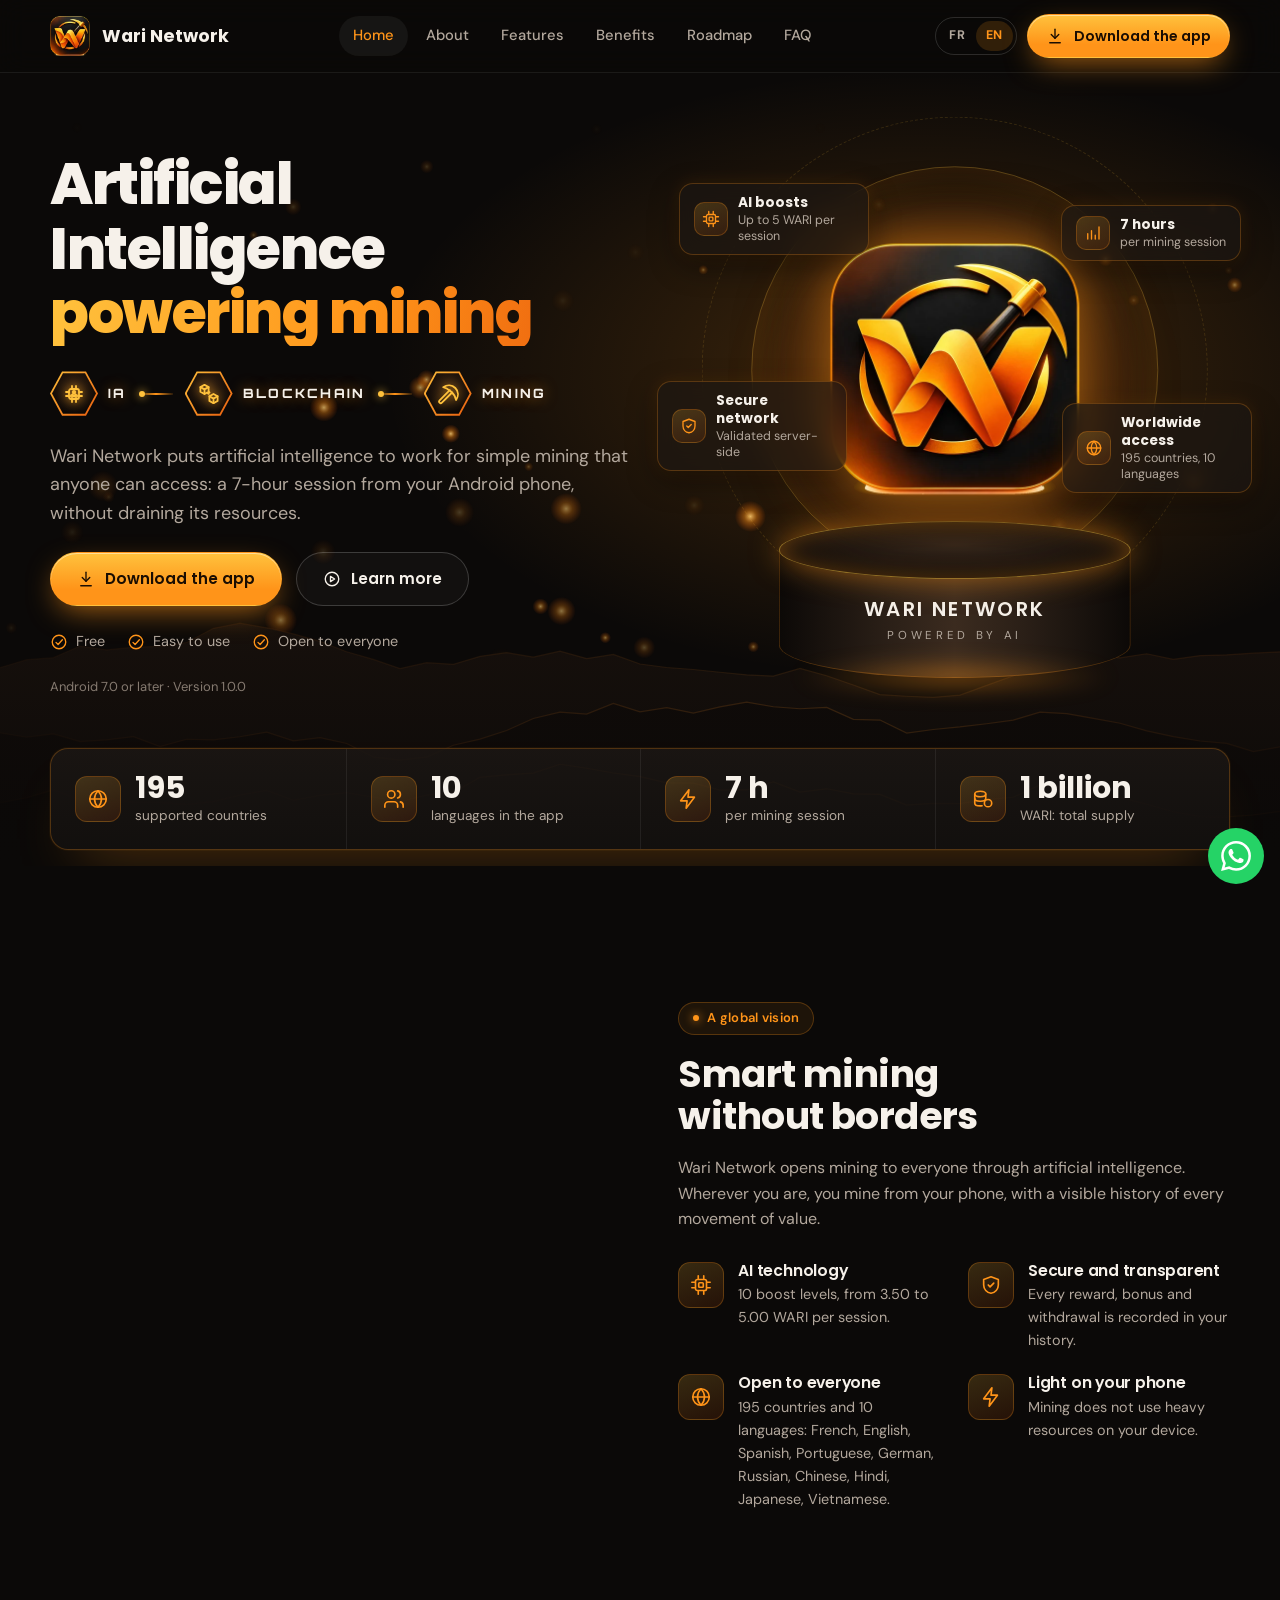
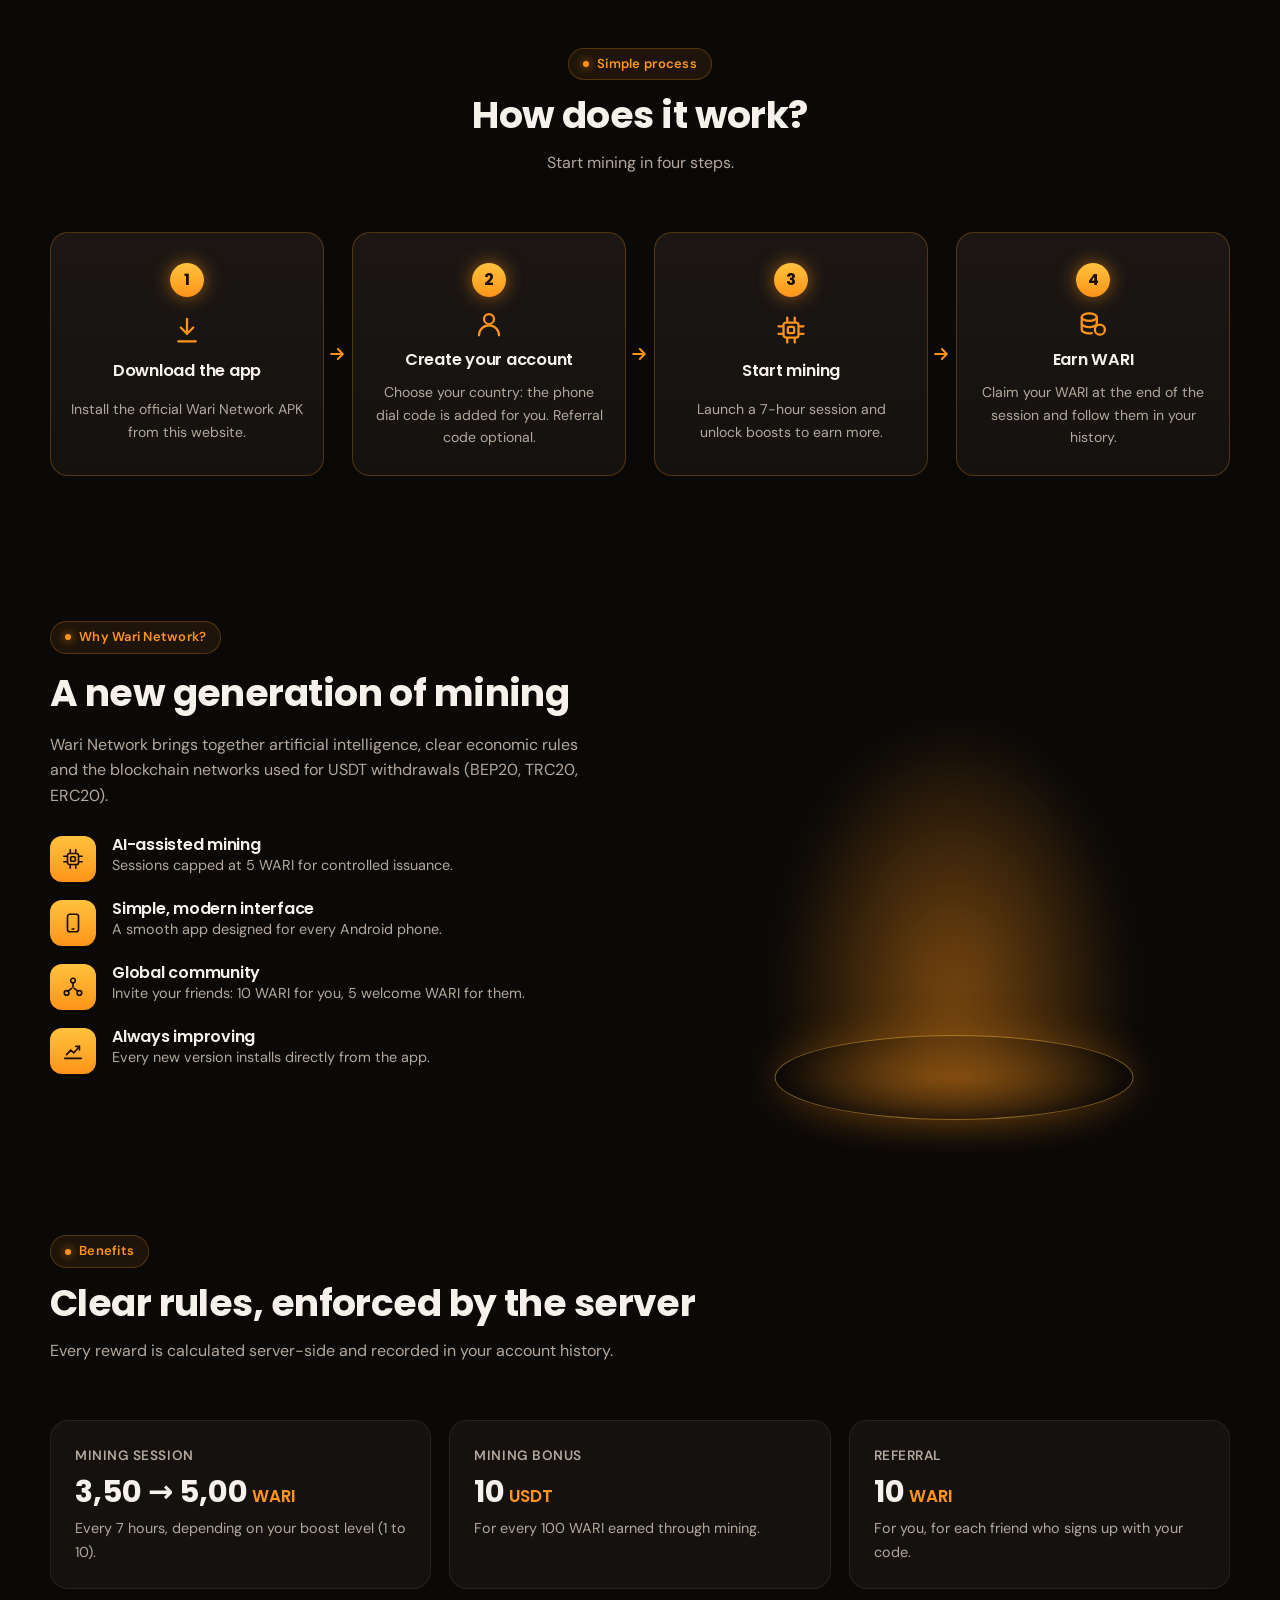
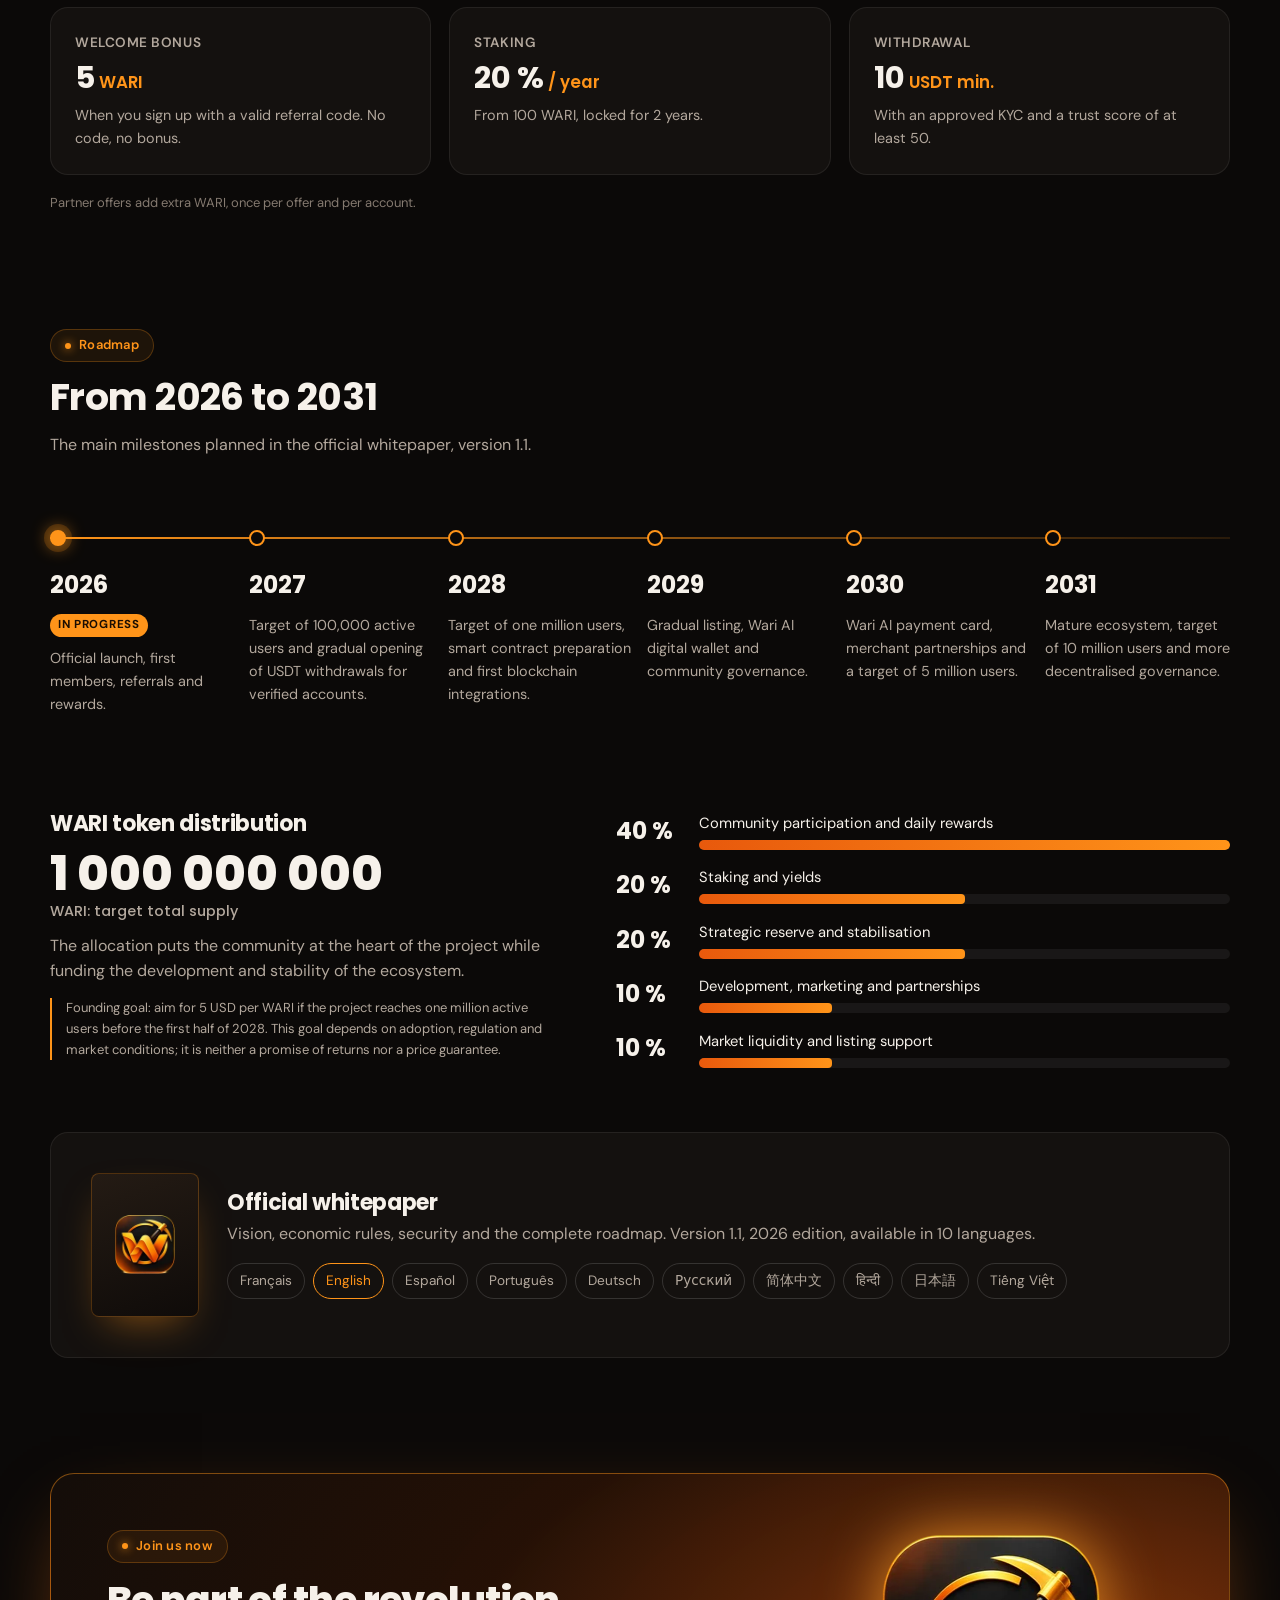
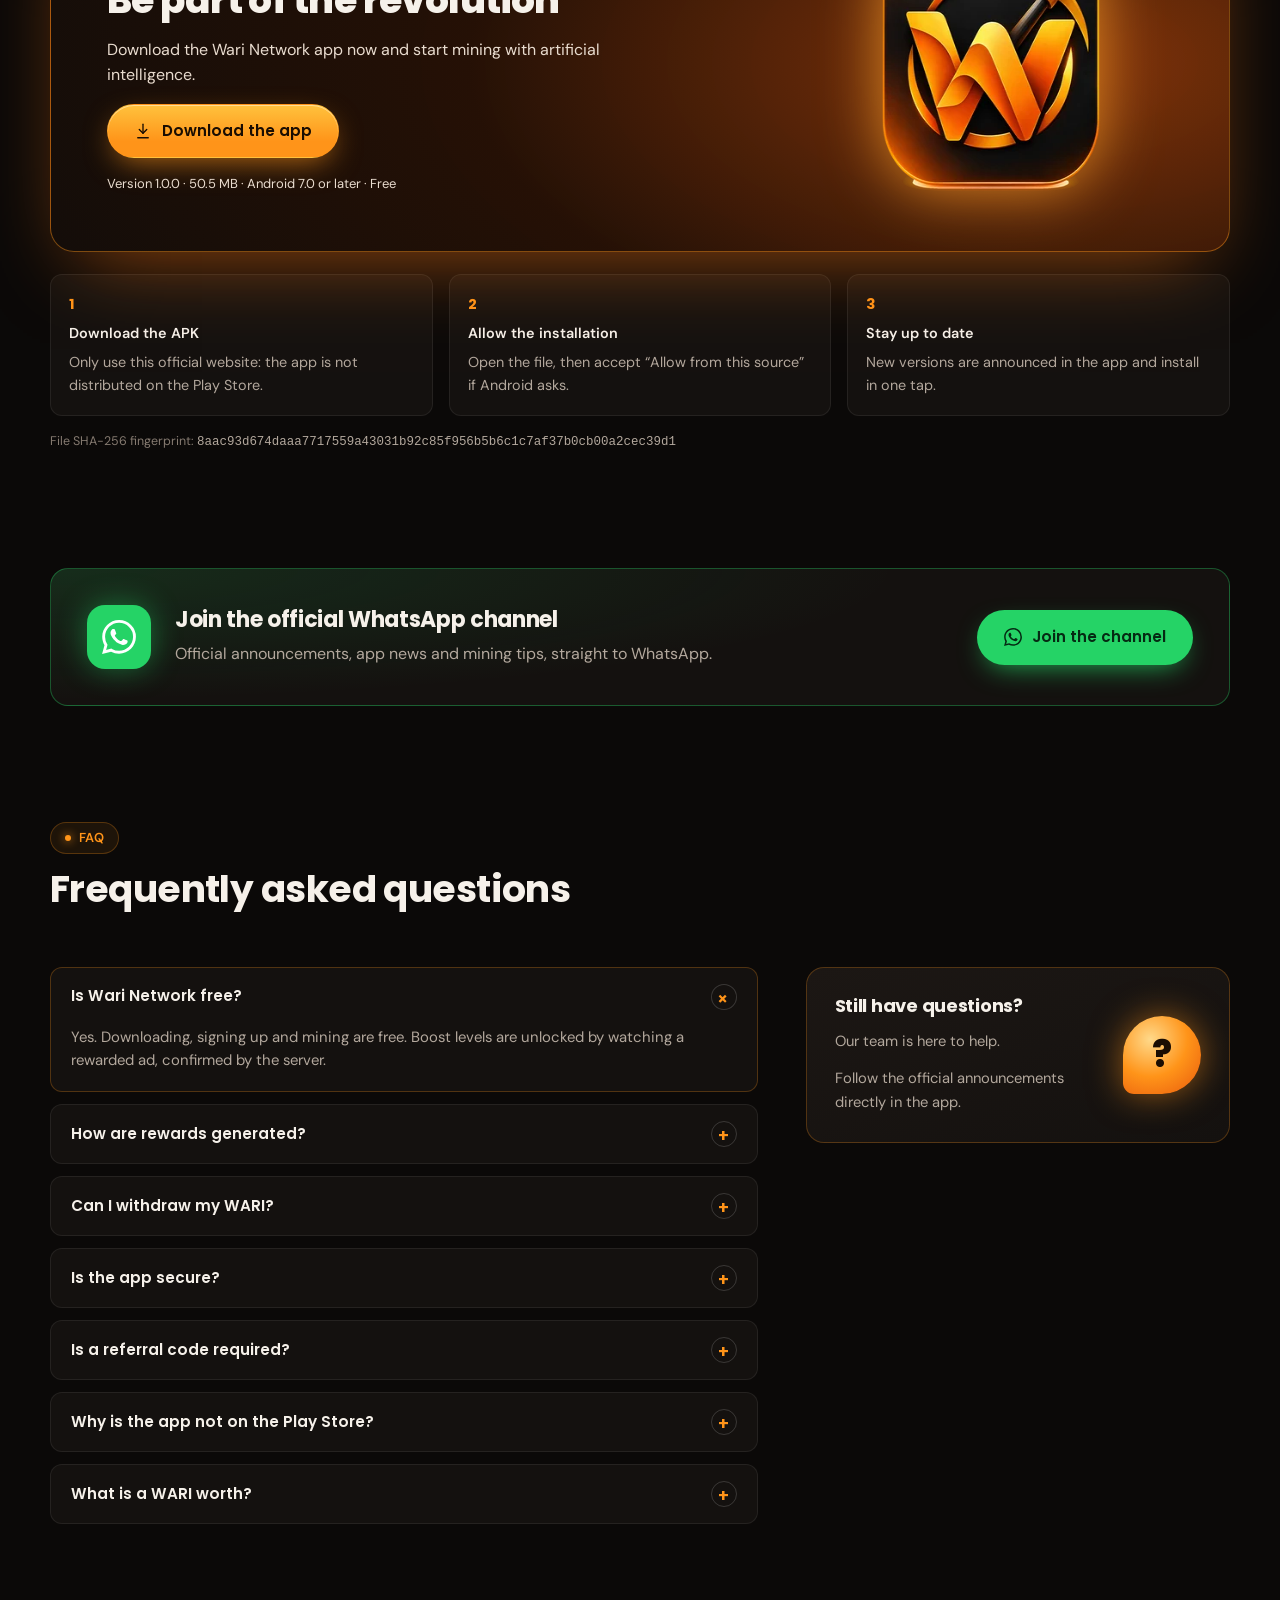
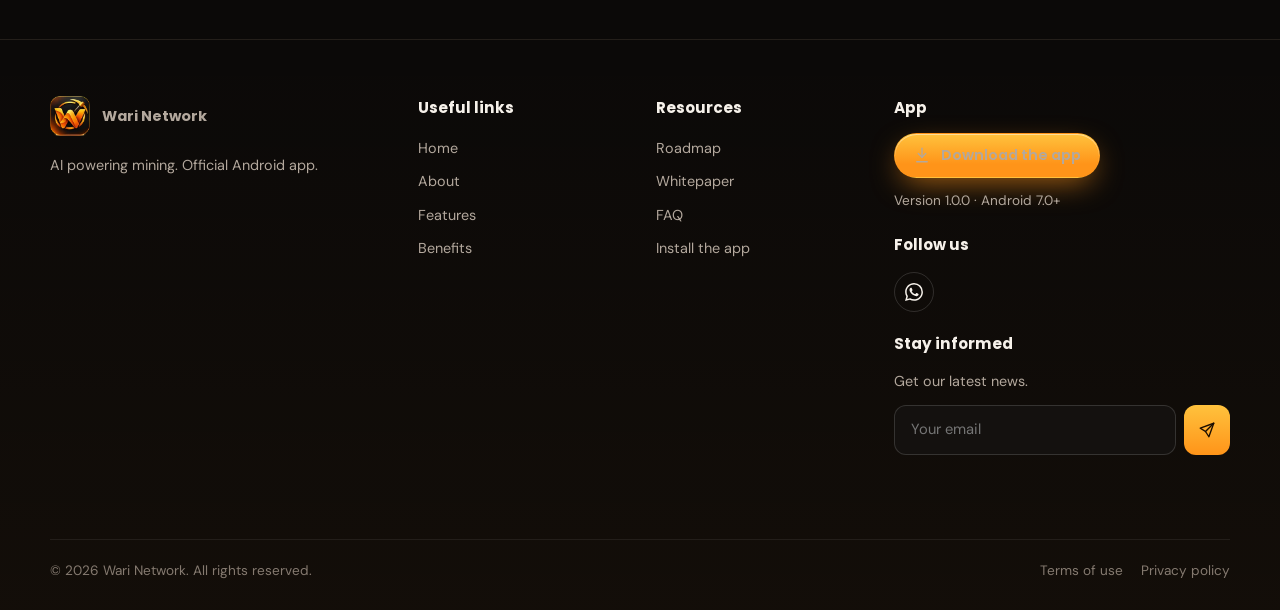
==== commit 1c0c0f8a: "Mise a jour du site" ====
--- a/index.html
+++ b/index.html
@@ -1,409 +1,447 @@
-<!doctype html>
-<html lang="fr">
-<head>
-<meta charset="utf-8">
-<meta name="viewport" content="width=device-width, initial-scale=1, viewport-fit=cover">
-<title>Wari Network</title>
-<meta name="description" content="Wari Network : l'application Android de minage assisté par l'IA. Sessions de 7 heures, boosts jusqu'à 5 WARI, 195 pays et 10 langues. Téléchargez l'APK officiel.">
-<meta name="theme-color" content="#0b0908">
-<meta property="og:type" content="website">
-<meta property="og:title" content="Wari Network : l'IA au service du minage">
-<meta property="og:description" content="Téléchargez l'application officielle Wari Network pour Android et commencez à miner des WARI.">
-<meta property="og:image" content="assets/img/og-image.jpg">
-<meta name="twitter:card" content="summary_large_image">
-<link rel="icon" type="image/png" sizes="32x32" href="assets/img/favicon-32.png">
-<link rel="icon" type="image/png" sizes="64x64" href="assets/img/favicon-64.png">
-<link rel="apple-touch-icon" href="assets/img/apple-touch-icon.png">
-<link rel="manifest" href="site.webmanifest">
-<link rel="preconnect" href="https://fonts.googleapis.com">
-<link rel="preconnect" href="https://fonts.gstatic.com" crossorigin>
-<link rel="stylesheet" href="https://fonts.googleapis.com/css2?family=DM+Sans:opsz,wght@9..40,400;9..40,500;9..40,600&family=Poppins:wght@500;600;700;800&display=swap">
-<link rel="stylesheet" href="assets/css/style.css">
-</head>
-<body>
-
-<!-- Pictogrammes réutilisés dans toute la page -->
-<svg width="0" height="0" style="position:absolute" aria-hidden="true">
-  <symbol id="i-download" viewBox="0 0 24 24"><path d="M12 3v12"/><path d="m7 10 5 5 5-5"/><path d="M5 21h14"/></symbol>
-  <symbol id="i-play" viewBox="0 0 24 24"><circle cx="12" cy="12" r="9"/><path d="m10 8.5 5.5 3.5-5.5 3.5z"/></symbol>
-  <symbol id="i-check" viewBox="0 0 24 24"><circle cx="12" cy="12" r="9"/><path d="m8 12.5 2.8 2.8L16.5 9"/></symbol>
-  <symbol id="i-users" viewBox="0 0 24 24"><path d="M16 21v-2a4 4 0 0 0-4-4H6a4 4 0 0 0-4 4v2"/><circle cx="9" cy="7" r="4"/><path d="M22 21v-2a4 4 0 0 0-3-3.87"/><path d="M16 3.13a4 4 0 0 1 0 7.75"/></symbol>
-  <symbol id="i-coins" viewBox="0 0 24 24"><ellipse cx="9" cy="6.5" rx="6" ry="3"/><path d="M3 6.5v5c0 1.66 2.69 3 6 3s6-1.34 6-3v-5"/><path d="M3 11.5v5c0 1.66 2.69 3 6 3 .7 0 1.37-.06 2-.17"/><circle cx="17.5" cy="16.5" r="4"/></symbol>
-  <symbol id="i-globe" viewBox="0 0 24 24"><circle cx="12" cy="12" r="9"/><path d="M3 12h18"/><path d="M12 3c2.5 2.6 3.8 5.6 3.8 9s-1.3 6.4-3.8 9c-2.5-2.6-3.8-5.6-3.8-9S9.5 5.6 12 3z"/></symbol>
-  <symbol id="i-bolt" viewBox="0 0 24 24"><path d="M13 2 4 14h7l-1 8 9-12h-7z"/></symbol>
-  <symbol id="i-cpu" viewBox="0 0 24 24"><rect x="6" y="6" width="12" height="12" rx="2"/><rect x="9.5" y="9.5" width="5" height="5" rx="1"/><path d="M9 2v3M15 2v3M9 19v3M15 19v3M2 9h3M2 15h3M19 9h3M19 15h3"/></symbol>
-  <symbol id="i-shield" viewBox="0 0 24 24"><path d="M12 3 4 6v6c0 4.5 3.4 8.3 8 9 4.6-.7 8-4.5 8-9V6z"/><path d="m9 12 2 2 4-4"/></symbol>
-  <symbol id="i-chart" viewBox="0 0 24 24"><path d="M5 20v-7M10 20V9M15 20v-5M20 20V4"/></symbol>
-  <symbol id="i-user" viewBox="0 0 24 24"><circle cx="12" cy="8" r="4"/><path d="M4 21a8 8 0 0 1 16 0"/></symbol>
-  <symbol id="i-network" viewBox="0 0 24 24"><circle cx="12" cy="5" r="2.5"/><circle cx="5" cy="18.5" r="2.5"/><circle cx="19" cy="18.5" r="2.5"/><path d="M12 7.5v4.5M10.7 13.4 6.6 16.6M13.3 13.4l4.1 3.2"/></symbol>
-  <symbol id="i-trend" viewBox="0 0 24 24"><path d="M3 20h18"/><path d="m5 16 4.5-5 3.5 3 6-7"/><path d="M15 7h4v4"/></symbol>
-  <symbol id="i-phone" viewBox="0 0 24 24"><rect x="6" y="2.5" width="12" height="19" rx="2.5"/><path d="M11 18.5h2"/></symbol>
-  <symbol id="i-gift" viewBox="0 0 24 24"><rect x="3" y="8" width="18" height="4" rx="1"/><path d="M12 8v13M5 12v9h14v-9"/><path d="M12 8c-1.5-3.5-5.5-4.5-5.5-2S9 8 12 8zM12 8c1.5-3.5 5.5-4.5 5.5-2S15 8 12 8z"/></symbol>
-  <symbol id="i-lock" viewBox="0 0 24 24"><rect x="4" y="11" width="16" height="10" rx="2"/><path d="M8 11V7a4 4 0 0 1 8 0v4"/></symbol>
-  <symbol id="i-mail" viewBox="0 0 24 24"><rect x="3" y="5" width="18" height="14" rx="2"/><path d="m3 7 9 6 9-6"/></symbol>
-  <symbol id="i-send" viewBox="0 0 24 24"><path d="M21 3 10 14"/><path d="M21 3 14.5 21l-4.5-7-7-4.5z"/></symbol>
-  <symbol id="i-book" viewBox="0 0 24 24"><path d="M3 5h6a3 3 0 0 1 3 3v12a2 2 0 0 0-2-2H3z"/><path d="M21 5h-6a3 3 0 0 0-3 3v12a2 2 0 0 1 2-2h7z"/></symbol>
-</svg>
-
-<header class="site-header" id="top">
-  <div class="wrap nav">
-    <a class="brand" href="#accueil" aria-label="Wari Network, accueil">
-      <img src="assets/img/logo-128.webp" width="40" height="40" alt="">
-      <span>Wari Network</span>
-    </a>
-    <ul class="nav-links" id="nav-links">
-      <li><a href="#accueil" data-i18n="nav.home">Accueil</a></li>
-      <li><a href="#a-propos" data-i18n="nav.about">À propos</a></li>
-      <li><a href="#fonctionnalites" data-i18n="nav.features">Fonctionnalités</a></li>
-      <li><a href="#avantages" data-i18n="nav.benefits">Avantages</a></li>
-      <li><a href="#feuille-de-route" data-i18n="nav.roadmap">Feuille de route</a></li>
-      <li><a href="#faq" data-i18n="nav.faq">FAQ</a></li>
-    </ul>
-    <div class="nav-actions">
-      <div class="lang-switch" role="group" aria-label="Langue">
-        <button type="button" data-lang="fr" aria-pressed="true">FR</button>
-        <button type="button" data-lang="en" aria-pressed="false">EN</button>
-      </div>
-      <a class="btn btn-primary btn-sm btn-download-nav js-download" href="https://github.com/gobifinancement-ui/wari/releases/latest/download/wari-network.apk">
-        <svg class="icon"><use href="#i-download"/></svg><span data-i18n="nav.download">Télécharger l'app</span>
-      </a>
-      <button class="menu-toggle" type="button" aria-expanded="false" aria-controls="nav-links" aria-label="Menu"><span></span></button>
-    </div>
-  </div>
-</header>
-
-<main>
-  <!-- Héros -->
-  <section class="hero" id="accueil">
-    <div class="hero-bg" aria-hidden="true"><canvas id="hero-canvas"></canvas></div>
-    <div class="wrap">
-      <div class="hero-grid">
-        <div class="hero-copy">
-          <span class="chip" data-i18n="hero.chip">IA × Blockchain × Mining</span>
-          <h1 data-i18n-html="hero.title">L’Intelligence Artificielle <span class="accent">au service du minage</span></h1>
-          <p class="hero-lead" data-i18n="hero.lead">Wari Network met l’intelligence artificielle au service d’un minage simple et accessible à tous : une session de 7 heures depuis votre téléphone Android, sans ressource lourde consommée.</p>
-          <div class="hero-actions">
-            <a class="btn btn-primary js-download" href="https://github.com/gobifinancement-ui/wari/releases/latest/download/wari-network.apk">
-              <svg class="icon"><use href="#i-download"/></svg><span data-i18n="hero.download">Télécharger l’application</span>
-            </a>
-            <a class="btn btn-ghost" href="#a-propos">
-              <svg class="icon"><use href="#i-play"/></svg><span data-i18n="hero.more">En savoir plus</span>
-            </a>
-          </div>
-          <ul class="hero-proof">
-            <li><svg class="icon"><use href="#i-check"/></svg><span data-i18n="hero.proof1">Gratuit</span></li>
-            <li><svg class="icon"><use href="#i-check"/></svg><span data-i18n="hero.proof2">Facile à utiliser</span></li>
-            <li><svg class="icon"><use href="#i-check"/></svg><span data-i18n="hero.proof3">Accessible à tous</span></li>
-          </ul>
-          <p class="release-line"><span data-i18n="hero.release">Android 7.0 ou plus récent</span> · <span data-i18n="common.version">Version</span> <span class="js-version">1.0.0</span></p>
-        </div>
-
-        <div class="stage" aria-hidden="true">
-          <div class="stage-halo"></div>
-          <div class="stage-ring r2"></div>
-          <div class="stage-ring r1"></div>
-          <div class="pedestal">
-            <div class="pedestal-glow"></div>
-            <div class="pedestal-top"></div>
-            <div class="pedestal-body"><strong>WARI NETWORK</strong><small>POWERED BY AI</small></div>
-          </div>
-          <picture class="stage-logo">
-            <source srcset="assets/img/logo-512.webp" type="image/webp">
-            <img src="assets/img/logo-512.png" width="512" height="512" alt="">
-          </picture>
-          <div class="float-card fc-ai"><span class="icon-tile"><svg class="icon"><use href="#i-cpu"/></svg></span><div><strong data-i18n="stage.ai">Boosts IA</strong><span data-i18n="stage.aiText">Jusqu’à 5 WARI par session</span></div></div>
-          <div class="float-card fc-perf"><span class="icon-tile"><svg class="icon"><use href="#i-chart"/></svg></span><div><strong data-i18n="stage.perf">7 heures</strong><span data-i18n="stage.perfText">par session de minage</span></div></div>
-          <div class="float-card fc-secure"><span class="icon-tile"><svg class="icon"><use href="#i-shield"/></svg></span><div><strong data-i18n="stage.secure">Réseau sécurisé</strong><span data-i18n="stage.secureText">Validé côté serveur</span></div></div>
-          <div class="float-card fc-world"><span class="icon-tile"><svg class="icon"><use href="#i-globe"/></svg></span><div><strong data-i18n="stage.world">Accès mondial</strong><span data-i18n="stage.worldText">195 pays, 10 langues</span></div></div>
-        </div>
-      </div>
-
-      <div class="facts">
-        <dl class="facts-grid">
-          <div class="fact"><span class="icon-tile"><svg class="icon"><use href="#i-globe"/></svg></span><div><dt class="sr-only" data-i18n="facts.countriesLabel">Pays</dt><dd style="margin:0"><b>195</b><span data-i18n="facts.countries">pays pris en charge</span></dd></div></div>
-          <div class="fact"><span class="icon-tile"><svg class="icon"><use href="#i-users"/></svg></span><div><dt class="sr-only" data-i18n="facts.languagesLabel">Langues</dt><dd style="margin:0"><b>10</b><span data-i18n="facts.languages">langues dans l’application</span></dd></div></div>
-          <div class="fact"><span class="icon-tile"><svg class="icon"><use href="#i-bolt"/></svg></span><div><dt class="sr-only" data-i18n="facts.sessionLabel">Session</dt><dd style="margin:0"><b>7 h</b><span data-i18n="facts.session">par session de minage</span></dd></div></div>
-          <div class="fact"><span class="icon-tile"><svg class="icon"><use href="#i-coins"/></svg></span><div><dt class="sr-only" data-i18n="facts.supplyLabel">Offre</dt><dd style="margin:0"><b data-i18n="facts.supplyValue">1 milliard</b><span data-i18n="facts.supply">de WARI : offre totale</span></dd></div></div>
-        </dl>
-      </div>
-    </div>
-  </section>
-
-  <!-- Vision -->
-  <section class="section" id="a-propos">
-    <div class="wrap split">
-      <div class="globe-wrap" aria-hidden="true"><canvas id="globe-canvas"></canvas></div>
-      <div class="split-copy">
-        <span class="chip" data-i18n="about.chip">Une vision globale</span>
-        <h2 data-i18n="about.title">Un minage intelligent et sans frontières</h2>
-        <p data-i18n="about.lead">Wari Network démocratise l’accès au minage grâce à l’intelligence artificielle. Où que vous soyez, vous minez depuis votre téléphone, avec un historique visible de chaque mouvement de valeur.</p>
-        <div class="feature-grid">
-          <div class="feature"><span class="icon-tile"><svg class="icon"><use href="#i-cpu"/></svg></span><div><h3 data-i18n="about.f1">Technologie IA</h3><p data-i18n="about.f1t">10 niveaux de boost, de 3,50 à 5,00 WARI par session.</p></div></div>
-          <div class="feature"><span class="icon-tile"><svg class="icon"><use href="#i-shield"/></svg></span><div><h3 data-i18n="about.f2">Sécurisé et transparent</h3><p data-i18n="about.f2t">Chaque gain, bonus et retrait est inscrit dans votre historique.</p></div></div>
-          <div class="feature"><span class="icon-tile"><svg class="icon"><use href="#i-globe"/></svg></span><div><h3 data-i18n="about.f3">Accessible à tous</h3><p data-i18n="about.f3t">195 pays et 10 langues : français, anglais, espagnol, portugais, allemand, russe, chinois, hindi, japonais, vietnamien.</p></div></div>
-          <div class="feature"><span class="icon-tile"><svg class="icon"><use href="#i-bolt"/></svg></span><div><h3 data-i18n="about.f4">Léger pour votre téléphone</h3><p data-i18n="about.f4t">Le minage ne consomme pas de ressources lourdes sur l’appareil.</p></div></div>
-        </div>
-      </div>
-    </div>
-  </section>
-
-  <!-- Comment ça marche -->
-  <section class="section" id="fonctionnalites" style="padding-top:0">
-    <div class="wrap">
-      <div class="section-head center">
-        <span class="chip" data-i18n="how.chip">Processus simple</span>
-        <h2 data-i18n="how.title">Comment ça marche ?</h2>
-        <p data-i18n="how.lead">Commencez à miner en quatre étapes.</p>
-      </div>
-      <ol class="steps">
-        <li class="step"><span class="step-num">1</span><svg class="icon"><use href="#i-download"/></svg><h3 data-i18n="how.s1">Téléchargez l’app</h3><p data-i18n="how.s1t">Installez l’APK officiel Wari Network depuis ce site.</p></li>
-        <li class="step"><span class="step-num">2</span><svg class="icon"><use href="#i-user"/></svg><h3 data-i18n="how.s2">Créez votre compte</h3><p data-i18n="how.s2t">Choisissez votre pays : l’indicatif téléphonique s’ajoute tout seul. Code de parrainage facultatif.</p></li>
-        <li class="step"><span class="step-num">3</span><svg class="icon"><use href="#i-cpu"/></svg><h3 data-i18n="how.s3">Activez le minage</h3><p data-i18n="how.s3t">Lancez une session de 7 heures et débloquez des boosts pour gagner plus.</p></li>
-        <li class="step"><span class="step-num">4</span><svg class="icon"><use href="#i-coins"/></svg><h3 data-i18n="how.s4">Gagnez des WARI</h3><p data-i18n="how.s4t">Réclamez vos WARI en fin de session et suivez-les dans votre historique.</p></li>
-      </ol>
-    </div>
-  </section>
-
-  <!-- Nouvelle génération -->
-  <section class="section" style="padding-top:0">
-    <div class="wrap split">
-      <div class="split-copy">
-        <span class="chip" data-i18n="gen.chip">Pourquoi Wari Network ?</span>
-        <h2 data-i18n="gen.title">Une nouvelle génération de minage</h2>
-        <p data-i18n="gen.lead">Wari Network associe l’intelligence artificielle, des règles économiques claires et les réseaux blockchain utilisés pour les retraits USDT (BEP20, TRC20, ERC20).</p>
-        <ul class="gen-list">
-          <li><span class="icon-tile solid"><svg class="icon"><use href="#i-cpu"/></svg></span><div><h3 data-i18n="gen.f1">Minage assisté par IA</h3><p data-i18n="gen.f1t">Des sessions plafonnées à 5 WARI pour une émission maîtrisée.</p></div></li>
-          <li><span class="icon-tile solid"><svg class="icon"><use href="#i-phone"/></svg></span><div><h3 data-i18n="gen.f2">Interface simple et moderne</h3><p data-i18n="gen.f2t">Une application fluide, pensée pour tous les téléphones Android.</p></div></li>
-          <li><span class="icon-tile solid"><svg class="icon"><use href="#i-network"/></svg></span><div><h3 data-i18n="gen.f3">Communauté mondiale</h3><p data-i18n="gen.f3t">Parrainez vos proches : 10 WARI pour vous, 5 WARI de bienvenue pour eux.</p></div></li>
-          <li><span class="icon-tile solid"><svg class="icon"><use href="#i-trend"/></svg></span><div><h3 data-i18n="gen.f4">Évolutif</h3><p data-i18n="gen.f4t">Chaque nouvelle version s’installe directement depuis l’application.</p></div></li>
-        </ul>
-      </div>
-      <div class="stack-scene" aria-hidden="true">
-        <div class="stack-base"></div>
-        <div class="stack">
-          <div class="slab s1"><div class="face top"></div><div class="face bottom"></div><div class="face back"></div><div class="face left"></div><div class="face front"><span>IA</span></div><div class="face right"><span>IA</span></div></div>
-          <div class="slab s2"><div class="face top"></div><div class="face bottom"></div><div class="face back"></div><div class="face left"></div><div class="face front"><span>BLOCKCHAIN</span></div><div class="face right"><span>BLOCKCHAIN</span></div></div>
-          <div class="slab s3"><div class="face top"></div><div class="face bottom"></div><div class="face back"></div><div class="face left"></div><div class="face front"><span>MINING</span></div><div class="face right"><span>MINING</span></div></div>
-        </div>
-      </div>
-    </div>
-  </section>
-
-  <!-- Avantages : règles réelles de l'application -->
-  <section class="section" id="avantages" style="padding-top:0">
-    <div class="wrap">
-      <div class="section-head">
-        <span class="chip" data-i18n="rules.chip">Avantages</span>
-        <h2 data-i18n="rules.title">Des règles claires, appliquées par le serveur</h2>
-        <p data-i18n="rules.lead">Chaque récompense est calculée côté serveur et enregistrée dans l’historique de votre compte.</p>
-      </div>
-      <dl class="rules">
-        <div class="rule"><dt data-i18n="rules.r1">Session de minage</dt><dd><span class="value">3,50 → 5,00<small>WARI</small></span></dd><dd class="detail" data-i18n="rules.r1t">Toutes les 7 heures, selon votre niveau de boost (1 à 10).</dd></div>
-        <div class="rule"><dt data-i18n="rules.r2">Bonus de minage</dt><dd><span class="value">10<small>USDT</small></span></dd><dd class="detail" data-i18n="rules.r2t">Pour chaque tranche de 100 WARI obtenus par minage.</dd></div>
-        <div class="rule"><dt data-i18n="rules.r3">Parrainage</dt><dd><span class="value">10<small>WARI</small></span></dd><dd class="detail" data-i18n="rules.r3t">Pour vous, à chaque ami inscrit avec votre code.</dd></div>
-        <div class="rule"><dt data-i18n="rules.r4">Bonus de bienvenue</dt><dd><span class="value">5<small>WARI</small></span></dd><dd class="detail" data-i18n="rules.r4t">À l’inscription avec un code de parrainage valide. Sans code, pas de bonus.</dd></div>
-        <div class="rule"><dt data-i18n="rules.r5">Staking</dt><dd><span class="value">20 %<small data-i18n="rules.perYear">/ an</small></span></dd><dd class="detail" data-i18n="rules.r5t">À partir de 100 WARI, blocage de 2 ans.</dd></div>
-        <div class="rule"><dt data-i18n="rules.r6">Retrait</dt><dd><span class="value">10<small>USDT min.</small></span></dd><dd class="detail" data-i18n="rules.r6t">Avec un KYC approuvé et un score de confiance d’au moins 50.</dd></div>
-      </dl>
-      <p class="rules-note" data-i18n="rules.note">Les offres partenaires ajoutent des WARI supplémentaires, une seule fois par offre et par compte.</p>
-    </div>
-  </section>
-
-  <!-- Feuille de route + token -->
-  <section class="section" id="feuille-de-route" style="padding-top:0">
-    <div class="wrap">
-      <div class="section-head">
-        <span class="chip" data-i18n="road.chip">Feuille de route</span>
-        <h2 data-i18n="road.title">De 2026 à 2031</h2>
-        <p data-i18n="road.lead">Les grandes étapes prévues par le livre blanc officiel, version 1.1.</p>
-      </div>
-      <ol class="roadmap">
-        <li class="milestone now"><span class="year">2026</span><span class="tag" data-i18n="road.now">En cours</span><p data-i18n="road.y2026">Lancement officiel, premiers membres, parrainage et récompenses.</p></li>
-        <li class="milestone"><span class="year">2027</span><p data-i18n="road.y2027">Objectif de 100 000 utilisateurs actifs et ouverture progressive des retraits USDT pour les comptes vérifiés.</p></li>
-        <li class="milestone"><span class="year">2028</span><p data-i18n="road.y2028">Objectif du million d’utilisateurs, préparation du contrat intelligent et premières intégrations blockchain.</p></li>
-        <li class="milestone"><span class="year">2029</span><p data-i18n="road.y2029">Cotation progressive, portefeuille numérique Wari AI et gouvernance communautaire.</p></li>
-        <li class="milestone"><span class="year">2030</span><p data-i18n="road.y2030">Carte de paiement Wari AI, partenariats marchands et objectif de 5 millions d’utilisateurs.</p></li>
-        <li class="milestone"><span class="year">2031</span><p data-i18n="road.y2031">Écosystème mature, objectif de 10 millions d’utilisateurs et gouvernance davantage décentralisée.</p></li>
-      </ol>
-
-      <div class="token">
-        <div class="token-intro">
-          <h3 data-i18n="token.title">Distribution du token WARI</h3>
-          <p class="supply">1 000 000 000<small data-i18n="token.supply">WARI : offre totale cible</small></p>
-          <p data-i18n="token.lead">La répartition place la communauté au centre du projet tout en assurant le développement et la stabilité de l’écosystème.</p>
-          <p class="disclaimer" data-i18n="token.disclaimer">Objectif fondateur : viser 5 USD par WARI si le projet atteint un million d’utilisateurs actifs avant le premier semestre 2028. Cet objectif dépend de l’adoption, de la réglementation et du marché ; il ne constitue ni une promesse de rendement ni une garantie de prix.</p>
-        </div>
-        <ul class="alloc" aria-label="Répartition de l'offre totale de WARI">
-          <li tabindex="0"><span class="pct">40 %</span><span class="label"><span data-i18n="token.a1">Participation communautaire et récompenses quotidiennes</span><em>400 M WARI</em></span><span class="track"><span class="bar" style="--v:100%"></span></span></li>
-          <li tabindex="0"><span class="pct">20 %</span><span class="label"><span data-i18n="token.a2">Staking et rendements</span><em>200 M WARI</em></span><span class="track"><span class="bar" style="--v:50%"></span></span></li>
-          <li tabindex="0"><span class="pct">20 %</span><span class="label"><span data-i18n="token.a3">Réserve stratégique et stabilisation</span><em>200 M WARI</em></span><span class="track"><span class="bar" style="--v:50%"></span></span></li>
-          <li tabindex="0"><span class="pct">10 %</span><span class="label"><span data-i18n="token.a4">Développement, marketing et partenariats</span><em>100 M WARI</em></span><span class="track"><span class="bar" style="--v:25%"></span></span></li>
-          <li tabindex="0"><span class="pct">10 %</span><span class="label"><span data-i18n="token.a5">Liquidité de marché et soutien à la cotation</span><em>100 M WARI</em></span><span class="track"><span class="bar" style="--v:25%"></span></span></li>
-        </ul>
-      </div>
-
-      <div class="paper">
-        <div class="paper-cover" aria-hidden="true"><img src="assets/img/logo-128.webp" width="128" height="128" alt=""></div>
-        <div>
-          <h3 data-i18n="paper.title">Livre blanc officiel</h3>
-          <p data-i18n="paper.lead">Vision, règles économiques, sécurité et feuille de route complète. Version 1.1, édition 2026, disponible en 10 langues.</p>
-          <div class="paper-langs" id="paper-langs">
-            <a href="docs/wari_whitepaper_fr.pdf" hreflang="fr" data-lang="fr" target="_blank" rel="noopener">Français</a>
-            <a href="docs/wari_whitepaper_en.pdf" hreflang="en" data-lang="en" target="_blank" rel="noopener">English</a>
-            <a href="docs/wari_whitepaper_es.pdf" hreflang="es" target="_blank" rel="noopener">Español</a>
-            <a href="docs/wari_whitepaper_pt.pdf" hreflang="pt" target="_blank" rel="noopener">Português</a>
-            <a href="docs/wari_whitepaper_de.pdf" hreflang="de" target="_blank" rel="noopener">Deutsch</a>
-            <a href="docs/wari_whitepaper_ru.pdf" hreflang="ru" target="_blank" rel="noopener">Русский</a>
-            <a href="docs/wari_whitepaper_zh.pdf" hreflang="zh" target="_blank" rel="noopener">简体中文</a>
-            <a href="docs/wari_whitepaper_hi.pdf" hreflang="hi" target="_blank" rel="noopener">हिन्दी</a>
-            <a href="docs/wari_whitepaper_ja.pdf" hreflang="ja" target="_blank" rel="noopener">日本語</a>
-            <a href="docs/wari_whitepaper_vi.pdf" hreflang="vi" target="_blank" rel="noopener">Tiếng Việt</a>
-          </div>
-        </div>
-      </div>
-    </div>
-  </section>
-
-  <!-- Téléchargement -->
-  <section class="section" id="telecharger" style="padding-top:0">
-    <div class="wrap">
-      <div class="cta">
-        <canvas id="cta-canvas" aria-hidden="true"></canvas>
-        <div class="cta-copy">
-          <span class="chip" data-i18n="cta.chip">Rejoignez-nous maintenant</span>
-          <h2 data-i18n="cta.title">Faites partie de la révolution</h2>
-          <p data-i18n="cta.lead">Téléchargez l’application Wari Network dès maintenant et commencez à miner avec l’intelligence artificielle.</p>
-          <a class="btn btn-primary js-download" href="https://github.com/gobifinancement-ui/wari/releases/latest/download/wari-network.apk">
-            <svg class="icon"><use href="#i-download"/></svg><span data-i18n="cta.download">Télécharger l’application</span>
-          </a>
-          <p class="cta-meta"><span data-i18n="common.version">Version</span> <span class="js-version">1.0.0</span><span class="js-size"></span> · <span data-i18n="cta.android">Android 7.0 ou plus récent</span> · <span data-i18n="cta.free">Gratuit</span></p>
-        </div>
-        <picture class="cta-logo" aria-hidden="true">
-          <source srcset="assets/img/logo-256.webp" type="image/webp">
-          <img src="assets/img/logo-192.png" width="256" height="256" alt="">
-        </picture>
-      </div>
-      <ol class="install">
-        <li><strong data-i18n="install.s1">Téléchargez l’APK</strong><span data-i18n="install.s1t">Utilisez uniquement ce site officiel : l’application n’est pas distribuée sur le Play Store.</span></li>
-        <li><strong data-i18n="install.s2">Autorisez l’installation</strong><span data-i18n="install.s2t">Ouvrez le fichier, puis acceptez « Autoriser depuis cette source » si Android le demande.</span></li>
-        <li><strong data-i18n="install.s3">Restez à jour</strong><span data-i18n="install.s3t">Les nouvelles versions s’annoncent dans l’application et s’installent en un clic.</span></li>
-      </ol>
-      <p class="checksum js-checksum" hidden><span data-i18n="install.checksum">Empreinte SHA-256 du fichier :</span> <code class="js-sha"></code></p>
-    </div>
-  </section>
-
-  <!-- FAQ -->
-  <section class="section" id="faq" style="padding-top:0">
-    <div class="wrap">
-      <div class="section-head">
-        <span class="chip">FAQ</span>
-        <h2 data-i18n="faq.title">Questions fréquentes</h2>
-      </div>
-      <div class="faq-grid">
-        <div class="faq-list">
-          <details class="faq-item" open>
-            <summary data-i18n="faq.q1">Wari Network est-il gratuit ?</summary>
-            <div class="answer"><p data-i18n="faq.a1">Oui. Le téléchargement, l’inscription et le minage sont gratuits. Les niveaux de boost se débloquent en regardant une publicité récompensée, confirmée par le serveur.</p></div>
-          </details>
-          <details class="faq-item">
-            <summary data-i18n="faq.q2">Comment sont générés les gains ?</summary>
-            <div class="answer"><p data-i18n="faq.a2">Vous lancez une session de minage de 7 heures. Selon votre niveau de boost (1 à 10), elle rapporte de 3,50 à 5,00 WARI, que vous réclamez à la fin de la session. Le plafond absolu d’une session est de 5,00 WARI.</p></div>
-          </details>
-          <details class="faq-item">
-            <summary data-i18n="faq.q3">Puis-je retirer mes WARI ?</summary>
-            <div class="answer"><p data-i18n="faq.a3">Les retraits se font en USDT. Chaque tranche de 100 WARI obtenus par minage crédite 10 USDT sur votre solde. Un retrait demande au moins 10 USDT, un KYC approuvé et un score de confiance d’au moins 50, sur les réseaux BEP20, TRC20 ou ERC20.</p></div>
-          </details>
-          <details class="faq-item">
-            <summary data-i18n="faq.q4">L’application est-elle sécurisée ?</summary>
-            <div class="answer"><p data-i18n="faq.a4">Vos jetons de connexion sont conservés dans le stockage protégé du téléphone, les opérations financières sont traitées en transactions atomiques côté serveur, et les documents KYC sont stockés dans un espace privé consultable uniquement par l’administration autorisée.</p></div>
-          </details>
-          <details class="faq-item">
-            <summary data-i18n="faq.q5">Le code de parrainage est-il obligatoire ?</summary>
-            <div class="answer"><p data-i18n="faq.a5">Non. Vous pouvez vous inscrire sans code. Avec un code valide, vous recevez 5 WARI de bienvenue et votre parrain reçoit 10 WARI. Sans code, aucun bonus d’inscription n’est attribué.</p></div>
-          </details>
-          <details class="faq-item">
-            <summary data-i18n="faq.q6">Pourquoi l’application n’est-elle pas sur le Play Store ?</summary>
-            <div class="answer"><p data-i18n="faq.a6">Wari Network est distribué directement depuis ce site. L’application vérifie elle-même les nouvelles versions, télécharge la mise à jour et contrôle l’intégrité du fichier avant de lancer l’installation.</p></div>
-          </details>
-          <details class="faq-item">
-            <summary data-i18n="faq.q7">Quelle est la valeur d’un WARI ?</summary>
-            <div class="answer"><p data-i18n="faq.a7">WARI est une unité numérique liée à la participation dans l’écosystème. L’objectif de 5 USD par WARI dépend de l’adoption réelle et des conditions de marché : ce n’est pas une garantie.</p></div>
-          </details>
-        </div>
-        <aside class="help">
-          <div class="help-text">
-            <h3 data-i18n="help.title">Vous avez d’autres questions ?</h3>
-            <p data-i18n="help.lead">Notre équipe est là pour vous aider.</p>
-            <p class="email js-contact-email" hidden></p>
-            <a class="btn btn-ghost js-contact" href="#" hidden><svg class="icon"><use href="#i-mail"/></svg><span data-i18n="help.cta">Nous contacter</span></a>
-            <p class="js-contact-fallback" data-i18n="help.fallback">Suivez les annonces officielles directement dans l’application.</p>
-          </div>
-          <span class="help-bubble" aria-hidden="true">?</span>
-        </aside>
-      </div>
-    </div>
-  </section>
-</main>
-
-<footer class="site-footer">
-  <div class="wrap">
-    <div class="footer-grid">
-      <div class="footer-brand">
-        <a class="brand" href="#accueil"><img src="assets/img/logo-128.webp" width="40" height="40" alt=""><span style="display:inline">Wari Network</span></a>
-        <p data-i18n="footer.tagline">L’IA au service du minage. Application officielle pour Android.</p>
-      </div>
-      <div>
-        <h4 data-i18n="footer.links">Liens utiles</h4>
-        <ul>
-          <li><a href="#accueil" data-i18n="nav.home">Accueil</a></li>
-          <li><a href="#a-propos" data-i18n="nav.about">À propos</a></li>
-          <li><a href="#fonctionnalites" data-i18n="nav.features">Fonctionnalités</a></li>
-          <li><a href="#avantages" data-i18n="nav.benefits">Avantages</a></li>
-        </ul>
-      </div>
-      <div>
-        <h4 data-i18n="footer.resources">Ressources</h4>
-        <ul>
-          <li><a href="#feuille-de-route" data-i18n="nav.roadmap">Feuille de route</a></li>
-          <li><a href="docs/wari_whitepaper_fr.pdf" class="js-paper-link" target="_blank" rel="noopener" data-i18n="paper.short">Livre blanc</a></li>
-          <li><a href="#faq" data-i18n="nav.faq">FAQ</a></li>
-          <li><a href="#telecharger" data-i18n="footer.install">Installer l’application</a></li>
-        </ul>
-      </div>
-      <div>
-        <div class="footer-app">
-          <h4 data-i18n="footer.app" style="margin:0">Application</h4>
-          <a class="btn btn-primary btn-sm js-download" href="https://github.com/gobifinancement-ui/wari/releases/latest/download/wari-network.apk"><svg class="icon"><use href="#i-download"/></svg><span data-i18n="nav.download">Télécharger l'app</span></a>
-          <p><span data-i18n="common.version">Version</span> <span class="js-version">1.0.0</span> · Android 7.0+</p>
-        </div>
-        <div class="js-social-block" hidden style="margin-top:22px">
-          <h4 data-i18n="footer.follow">Suivez-nous</h4>
-          <div class="socials js-socials"></div>
-        </div>
-        <form class="newsletter js-newsletter" hidden novalidate style="margin-top:20px">
-          <h4 data-i18n="footer.news">Restez informé</h4>
-          <p data-i18n="footer.newsLead">Recevez nos dernières actualités.</p>
-          <div class="newsletter-row">
-            <label class="sr-only" for="newsletter-email" data-i18n="footer.emailLabel">Votre e-mail</label>
-            <input id="newsletter-email" type="email" name="email" autocomplete="email" required placeholder="Votre e-mail" data-i18n-placeholder="footer.emailLabel">
-            <button type="submit" aria-label="S'inscrire"><svg class="icon"><use href="#i-send"/></svg></button>
-          </div>
-          <p class="form-status" role="status" aria-live="polite"></p>
-        </form>
-      </div>
-    </div>
-    <div class="footer-bottom">
-      <span>© 2026 Wari Network. <span data-i18n="footer.rights">Tous droits réservés.</span></span>
-      <nav aria-label="Informations légales">
-        <a href="conditions.html" data-i18n="footer.terms">Conditions d’utilisation</a>
-        <a href="confidentialite.html" data-i18n="footer.privacy">Politique de confidentialité</a>
-      </nav>
-    </div>
-  </div>
-</footer>
-
-<script src="assets/js/config.js"></script>
-<script src="assets/js/landmask.js"></script>
-<script src="assets/js/main.js"></script>
-</body>
-</html>
+<!doctype html>
+<html lang="fr">
+<head>
+<meta charset="utf-8">
+<meta name="viewport" content="width=device-width, initial-scale=1, viewport-fit=cover">
+<title>Wari Network</title>
+<meta name="description" content="Wari Network : l'application Android de minage assisté par l'IA. Sessions de 7 heures, boosts jusqu'à 5 WARI, 195 pays et 10 langues. Téléchargez l'APK officiel.">
+<meta name="theme-color" content="#0b0908">
+<meta property="og:type" content="website">
+<meta property="og:title" content="Wari Network : l'IA au service du minage">
+<meta property="og:description" content="Téléchargez l'application officielle Wari Network pour Android et commencez à miner des WARI.">
+<meta property="og:image" content="assets/img/og-image.jpg">
+<meta name="twitter:card" content="summary_large_image">
+<link rel="icon" type="image/png" sizes="32x32" href="assets/img/favicon-32.png">
+<link rel="icon" type="image/png" sizes="64x64" href="assets/img/favicon-64.png">
+<link rel="apple-touch-icon" href="assets/img/apple-touch-icon.png">
+<link rel="manifest" href="site.webmanifest">
+<link rel="preconnect" href="https://fonts.googleapis.com">
+<link rel="preconnect" href="https://fonts.gstatic.com" crossorigin>
+<link rel="stylesheet" href="https://fonts.googleapis.com/css2?family=DM+Sans:opsz,wght@9..40,400;9..40,500;9..40,600&family=Orbitron:wght@600;800&family=Poppins:wght@500;600;700;800&display=swap">
+<link rel="stylesheet" href="assets/css/style.css">
+</head>
+<body>
+
+<!-- Pictogrammes réutilisés dans toute la page -->
+<svg width="0" height="0" style="position:absolute" aria-hidden="true">
+  <symbol id="i-download" viewBox="0 0 24 24"><path d="M12 3v12"/><path d="m7 10 5 5 5-5"/><path d="M5 21h14"/></symbol>
+  <symbol id="i-play" viewBox="0 0 24 24"><circle cx="12" cy="12" r="9"/><path d="m10 8.5 5.5 3.5-5.5 3.5z"/></symbol>
+  <symbol id="i-check" viewBox="0 0 24 24"><circle cx="12" cy="12" r="9"/><path d="m8 12.5 2.8 2.8L16.5 9"/></symbol>
+  <symbol id="i-users" viewBox="0 0 24 24"><path d="M16 21v-2a4 4 0 0 0-4-4H6a4 4 0 0 0-4 4v2"/><circle cx="9" cy="7" r="4"/><path d="M22 21v-2a4 4 0 0 0-3-3.87"/><path d="M16 3.13a4 4 0 0 1 0 7.75"/></symbol>
+  <symbol id="i-coins" viewBox="0 0 24 24"><ellipse cx="9" cy="6.5" rx="6" ry="3"/><path d="M3 6.5v5c0 1.66 2.69 3 6 3s6-1.34 6-3v-5"/><path d="M3 11.5v5c0 1.66 2.69 3 6 3 .7 0 1.37-.06 2-.17"/><circle cx="17.5" cy="16.5" r="4"/></symbol>
+  <symbol id="i-globe" viewBox="0 0 24 24"><circle cx="12" cy="12" r="9"/><path d="M3 12h18"/><path d="M12 3c2.5 2.6 3.8 5.6 3.8 9s-1.3 6.4-3.8 9c-2.5-2.6-3.8-5.6-3.8-9S9.5 5.6 12 3z"/></symbol>
+  <symbol id="i-bolt" viewBox="0 0 24 24"><path d="M13 2 4 14h7l-1 8 9-12h-7z"/></symbol>
+  <symbol id="i-cpu" viewBox="0 0 24 24"><rect x="6" y="6" width="12" height="12" rx="2"/><rect x="9.5" y="9.5" width="5" height="5" rx="1"/><path d="M9 2v3M15 2v3M9 19v3M15 19v3M2 9h3M2 15h3M19 9h3M19 15h3"/></symbol>
+  <symbol id="i-shield" viewBox="0 0 24 24"><path d="M12 3 4 6v6c0 4.5 3.4 8.3 8 9 4.6-.7 8-4.5 8-9V6z"/><path d="m9 12 2 2 4-4"/></symbol>
+  <symbol id="i-chart" viewBox="0 0 24 24"><path d="M5 20v-7M10 20V9M15 20v-5M20 20V4"/></symbol>
+  <symbol id="i-user" viewBox="0 0 24 24"><circle cx="12" cy="8" r="4"/><path d="M4 21a8 8 0 0 1 16 0"/></symbol>
+  <symbol id="i-network" viewBox="0 0 24 24"><circle cx="12" cy="5" r="2.5"/><circle cx="5" cy="18.5" r="2.5"/><circle cx="19" cy="18.5" r="2.5"/><path d="M12 7.5v4.5M10.7 13.4 6.6 16.6M13.3 13.4l4.1 3.2"/></symbol>
+  <symbol id="i-trend" viewBox="0 0 24 24"><path d="M3 20h18"/><path d="m5 16 4.5-5 3.5 3 6-7"/><path d="M15 7h4v4"/></symbol>
+  <symbol id="i-phone" viewBox="0 0 24 24"><rect x="6" y="2.5" width="12" height="19" rx="2.5"/><path d="M11 18.5h2"/></symbol>
+  <symbol id="i-gift" viewBox="0 0 24 24"><rect x="3" y="8" width="18" height="4" rx="1"/><path d="M12 8v13M5 12v9h14v-9"/><path d="M12 8c-1.5-3.5-5.5-4.5-5.5-2S9 8 12 8zM12 8c1.5-3.5 5.5-4.5 5.5-2S15 8 12 8z"/></symbol>
+  <symbol id="i-lock" viewBox="0 0 24 24"><rect x="4" y="11" width="16" height="10" rx="2"/><path d="M8 11V7a4 4 0 0 1 8 0v4"/></symbol>
+  <symbol id="i-mail" viewBox="0 0 24 24"><rect x="3" y="5" width="18" height="14" rx="2"/><path d="m3 7 9 6 9-6"/></symbol>
+  <symbol id="i-send" viewBox="0 0 24 24"><path d="M21 3 10 14"/><path d="M21 3 14.5 21l-4.5-7-7-4.5z"/></symbol>
+  <symbol id="i-neural" viewBox="0 0 24 24"><rect x="7" y="7" width="10" height="10" rx="2"/><path d="M10 7V4M14 7V4M10 20v-3M14 20v-3M7 10H4M7 14H4M20 10h-3M20 14h-3"/><circle cx="12" cy="10" r="1.2"/><circle cx="10" cy="14" r="1.2"/><circle cx="14" cy="14" r="1.2"/><path d="M11.4 11l-.8 2M12.6 11l.8 2M11.2 14h1.6"/></symbol>
+  <symbol id="i-chain" viewBox="0 0 24 24"><path d="M7.5 2.8 11.6 5.1v4.6L7.5 12 3.4 9.7V5.1z"/><path d="M3.4 5.1 7.5 7.4l4.1-2.3M7.5 7.4V12"/><path d="M16.5 12 20.6 14.3v4.6L16.5 21.2l-4.1-2.3v-4.6z"/><path d="M12.4 14.3l4.1 2.3 4.1-2.3M16.5 16.6v4.6"/><path d="M11.6 9.7l1.6 1.2M10.8 11.2l1.6 1.2" stroke-dasharray="1.2 1.4"/></symbol>
+  <symbol id="i-pickaxe" viewBox="0 0 24 24"><path d="M13.8 8.2 3.6 18.4a1.6 1.6 0 0 0 2.3 2.3L16.1 10.5"/><path d="M7.2 5.2c3.9-2.6 8.8-2.5 12.1.8s3.4 8.2.8 12.1c-.8-3.6-2.5-6.5-4.9-8.4S10.8 6 7.2 5.2z"/></symbol>
+  <symbol id="i-whatsapp" viewBox="0 0 24 24"><path fill="currentColor" stroke="none" d="M17.472 14.382c-.297-.149-1.758-.867-2.03-.967-.273-.099-.471-.148-.67.15-.197.297-.767.966-.94 1.164-.173.199-.347.223-.644.075-.297-.15-1.255-.463-2.39-1.475-.883-.788-1.48-1.761-1.653-2.059-.173-.297-.018-.458.13-.606.134-.133.298-.347.446-.52.149-.174.198-.298.298-.497.099-.198.05-.371-.025-.52-.075-.149-.669-1.612-.916-2.207-.242-.579-.487-.5-.669-.51-.173-.008-.371-.01-.57-.01-.198 0-.52.074-.792.372-.272.297-1.04 1.016-1.04 2.479 0 1.462 1.065 2.875 1.213 3.074.149.198 2.096 3.2 5.077 4.487.709.306 1.262.489 1.694.625.712.227 1.36.195 1.871.118.571-.085 1.758-.719 2.006-1.413.248-.694.248-1.289.173-1.413-.074-.124-.272-.198-.57-.347m-5.421 7.403h-.004a9.87 9.87 0 0 1-5.031-1.378l-.361-.214-3.741.982.998-3.648-.235-.374a9.86 9.86 0 0 1-1.51-5.26c.001-5.45 4.436-9.884 9.888-9.884 2.64 0 5.122 1.03 6.988 2.898a9.825 9.825 0 0 1 2.893 6.994c-.003 5.45-4.437 9.884-9.885 9.884m8.413-18.297A11.815 11.815 0 0 0 12.05 0C5.495 0 .16 5.335.157 11.892c0 2.096.547 4.142 1.588 5.945L.057 24l6.305-1.654a11.882 11.882 0 0 0 5.683 1.448h.005c6.554 0 11.89-5.335 11.893-11.893a11.821 11.821 0 0 0-3.48-8.413Z"/></symbol>
+  <symbol id="i-book" viewBox="0 0 24 24"><path d="M3 5h6a3 3 0 0 1 3 3v12a2 2 0 0 0-2-2H3z"/><path d="M21 5h-6a3 3 0 0 0-3 3v12a2 2 0 0 1 2-2h7z"/></symbol>
+</svg>
+
+<header class="site-header" id="top">
+  <div class="wrap nav">
+    <a class="brand" href="#accueil" aria-label="Wari Network, accueil">
+      <img src="assets/img/logo-128.webp" width="40" height="40" alt="">
+      <span>Wari Network</span>
+    </a>
+    <ul class="nav-links" id="nav-links">
+      <li><a href="#accueil" data-i18n="nav.home">Accueil</a></li>
+      <li><a href="#a-propos" data-i18n="nav.about">À propos</a></li>
+      <li><a href="#fonctionnalites" data-i18n="nav.features">Fonctionnalités</a></li>
+      <li><a href="#avantages" data-i18n="nav.benefits">Avantages</a></li>
+      <li><a href="#feuille-de-route" data-i18n="nav.roadmap">Feuille de route</a></li>
+      <li><a href="#faq" data-i18n="nav.faq">FAQ</a></li>
+    </ul>
+    <div class="nav-actions">
+      <div class="lang-switch" role="group" aria-label="Langue">
+        <button type="button" data-lang="fr" aria-pressed="true">FR</button>
+        <button type="button" data-lang="en" aria-pressed="false">EN</button>
+      </div>
+      <a class="btn btn-primary btn-sm btn-download-nav js-download" href="https://github.com/gobifinancement-ui/wari/releases/latest/download/wari-network.apk">
+        <svg class="icon"><use href="#i-download"/></svg><span data-i18n="nav.download">Télécharger l'app</span>
+      </a>
+      <button class="menu-toggle" type="button" aria-expanded="false" aria-controls="nav-links" aria-label="Menu"><span></span></button>
+    </div>
+  </div>
+</header>
+
+<main>
+  <!-- Héros -->
+  <section class="hero" id="accueil">
+    <div class="hero-bg" aria-hidden="true"><canvas id="hero-canvas"></canvas></div>
+    <div class="wrap">
+      <div class="hero-grid">
+        <div class="hero-copy">
+          <h1 data-i18n-html="hero.title">L’Intelligence Artificielle <span class="accent">au service du minage</span></h1>
+          <ul class="pillars" aria-label="IA, Blockchain, Mining">
+            <li class="pillar"><span class="pillar-icon"><svg class="icon"><use href="#i-neural"/></svg></span><span class="pillar-label">IA</span></li>
+            <li class="pillar-link" aria-hidden="true"></li>
+            <li class="pillar"><span class="pillar-icon"><svg class="icon"><use href="#i-chain"/></svg></span><span class="pillar-label">Blockchain</span></li>
+            <li class="pillar-link" aria-hidden="true"></li>
+            <li class="pillar"><span class="pillar-icon"><svg class="icon"><use href="#i-pickaxe"/></svg></span><span class="pillar-label">Mining</span></li>
+          </ul>
+          <p class="hero-lead" data-i18n="hero.lead">Wari Network met l’intelligence artificielle au service d’un minage simple et accessible à tous : une session de 7 heures depuis votre téléphone Android, sans ressource lourde consommée.</p>
+          <div class="hero-actions">
+            <a class="btn btn-primary js-download" href="https://github.com/gobifinancement-ui/wari/releases/latest/download/wari-network.apk">
+              <svg class="icon"><use href="#i-download"/></svg><span data-i18n="hero.download">Télécharger l’application</span>
+            </a>
+            <a class="btn btn-ghost" href="#a-propos">
+              <svg class="icon"><use href="#i-play"/></svg><span data-i18n="hero.more">En savoir plus</span>
+            </a>
+          </div>
+          <ul class="hero-proof">
+            <li><svg class="icon"><use href="#i-check"/></svg><span data-i18n="hero.proof1">Gratuit</span></li>
+            <li><svg class="icon"><use href="#i-check"/></svg><span data-i18n="hero.proof2">Facile à utiliser</span></li>
+            <li><svg class="icon"><use href="#i-check"/></svg><span data-i18n="hero.proof3">Accessible à tous</span></li>
+          </ul>
+          <p class="release-line"><span data-i18n="hero.release">Android 7.0 ou plus récent</span> · <span data-i18n="common.version">Version</span> <span class="js-version">1.0.0</span></p>
+        </div>
+
+        <div class="stage" aria-hidden="true">
+          <div class="stage-halo"></div>
+          <div class="stage-ring r2"></div>
+          <div class="stage-ring r1"></div>
+          <div class="pedestal">
+            <div class="pedestal-glow"></div>
+            <div class="pedestal-top"></div>
+            <div class="pedestal-body"><strong>WARI NETWORK</strong><small>POWERED BY AI</small></div>
+          </div>
+          <picture class="stage-logo">
+            <source srcset="assets/img/logo-512.webp" type="image/webp">
+            <img src="assets/img/logo-512.png" width="512" height="512" alt="">
+          </picture>
+          <div class="float-card fc-ai"><span class="icon-tile"><svg class="icon"><use href="#i-cpu"/></svg></span><div><strong data-i18n="stage.ai">Boosts IA</strong><span data-i18n="stage.aiText">Jusqu’à 5 WARI par session</span></div></div>
+          <div class="float-card fc-perf"><span class="icon-tile"><svg class="icon"><use href="#i-chart"/></svg></span><div><strong data-i18n="stage.perf">7 heures</strong><span data-i18n="stage.perfText">par session de minage</span></div></div>
+          <div class="float-card fc-secure"><span class="icon-tile"><svg class="icon"><use href="#i-shield"/></svg></span><div><strong data-i18n="stage.secure">Réseau sécurisé</strong><span data-i18n="stage.secureText">Validé côté serveur</span></div></div>
+          <div class="float-card fc-world"><span class="icon-tile"><svg class="icon"><use href="#i-globe"/></svg></span><div><strong data-i18n="stage.world">Accès mondial</strong><span data-i18n="stage.worldText">195 pays, 10 langues</span></div></div>
+        </div>
+      </div>
+
+      <div class="facts">
+        <dl class="facts-grid">
+          <div class="fact"><span class="icon-tile"><svg class="icon"><use href="#i-globe"/></svg></span><div><dt class="sr-only" data-i18n="facts.countriesLabel">Pays</dt><dd style="margin:0"><b>195</b><span data-i18n="facts.countries">pays pris en charge</span></dd></div></div>
+          <div class="fact"><span class="icon-tile"><svg class="icon"><use href="#i-users"/></svg></span><div><dt class="sr-only" data-i18n="facts.languagesLabel">Langues</dt><dd style="margin:0"><b>10</b><span data-i18n="facts.languages">langues dans l’application</span></dd></div></div>
+          <div class="fact"><span class="icon-tile"><svg class="icon"><use href="#i-bolt"/></svg></span><div><dt class="sr-only" data-i18n="facts.sessionLabel">Session</dt><dd style="margin:0"><b>7 h</b><span data-i18n="facts.session">par session de minage</span></dd></div></div>
+          <div class="fact"><span class="icon-tile"><svg class="icon"><use href="#i-coins"/></svg></span><div><dt class="sr-only" data-i18n="facts.supplyLabel">Offre</dt><dd style="margin:0"><b data-i18n="facts.supplyValue">1 milliard</b><span data-i18n="facts.supply">de WARI : offre totale</span></dd></div></div>
+        </dl>
+      </div>
+    </div>
+  </section>
+
+  <!-- Vision -->
+  <section class="section" id="a-propos">
+    <div class="wrap split">
+      <div class="globe-wrap" aria-hidden="true"><canvas id="globe-canvas"></canvas></div>
+      <div class="split-copy">
+        <span class="chip" data-i18n="about.chip">Une vision globale</span>
+        <h2 data-i18n="about.title">Un minage intelligent et sans frontières</h2>
+        <p data-i18n="about.lead">Wari Network démocratise l’accès au minage grâce à l’intelligence artificielle. Où que vous soyez, vous minez depuis votre téléphone, avec un historique visible de chaque mouvement de valeur.</p>
+        <div class="feature-grid">
+          <div class="feature"><span class="icon-tile"><svg class="icon"><use href="#i-cpu"/></svg></span><div><h3 data-i18n="about.f1">Technologie IA</h3><p data-i18n="about.f1t">10 niveaux de boost, de 3,50 à 5,00 WARI par session.</p></div></div>
+          <div class="feature"><span class="icon-tile"><svg class="icon"><use href="#i-shield"/></svg></span><div><h3 data-i18n="about.f2">Sécurisé et transparent</h3><p data-i18n="about.f2t">Chaque gain, bonus et retrait est inscrit dans votre historique.</p></div></div>
+          <div class="feature"><span class="icon-tile"><svg class="icon"><use href="#i-globe"/></svg></span><div><h3 data-i18n="about.f3">Accessible à tous</h3><p data-i18n="about.f3t">195 pays et 10 langues : français, anglais, espagnol, portugais, allemand, russe, chinois, hindi, japonais, vietnamien.</p></div></div>
+          <div class="feature"><span class="icon-tile"><svg class="icon"><use href="#i-bolt"/></svg></span><div><h3 data-i18n="about.f4">Léger pour votre téléphone</h3><p data-i18n="about.f4t">Le minage ne consomme pas de ressources lourdes sur l’appareil.</p></div></div>
+        </div>
+      </div>
+    </div>
+  </section>
+
+  <!-- Comment ça marche -->
+  <section class="section" id="fonctionnalites" style="padding-top:0">
+    <div class="wrap">
+      <div class="section-head center">
+        <span class="chip" data-i18n="how.chip">Processus simple</span>
+        <h2 data-i18n="how.title">Comment ça marche ?</h2>
+        <p data-i18n="how.lead">Commencez à miner en quatre étapes.</p>
+      </div>
+      <ol class="steps">
+        <li class="step"><span class="step-num">1</span><svg class="icon"><use href="#i-download"/></svg><h3 data-i18n="how.s1">Téléchargez l’app</h3><p data-i18n="how.s1t">Installez l’APK officiel Wari Network depuis ce site.</p></li>
+        <li class="step"><span class="step-num">2</span><svg class="icon"><use href="#i-user"/></svg><h3 data-i18n="how.s2">Créez votre compte</h3><p data-i18n="how.s2t">Choisissez votre pays : l’indicatif téléphonique s’ajoute tout seul. Code de parrainage facultatif.</p></li>
+        <li class="step"><span class="step-num">3</span><svg class="icon"><use href="#i-cpu"/></svg><h3 data-i18n="how.s3">Activez le minage</h3><p data-i18n="how.s3t">Lancez une session de 7 heures et débloquez des boosts pour gagner plus.</p></li>
+        <li class="step"><span class="step-num">4</span><svg class="icon"><use href="#i-coins"/></svg><h3 data-i18n="how.s4">Gagnez des WARI</h3><p data-i18n="how.s4t">Réclamez vos WARI en fin de session et suivez-les dans votre historique.</p></li>
+      </ol>
+    </div>
+  </section>
+
+  <!-- Nouvelle génération -->
+  <section class="section" style="padding-top:0">
+    <div class="wrap split">
+      <div class="split-copy">
+        <span class="chip" data-i18n="gen.chip">Pourquoi Wari Network ?</span>
+        <h2 data-i18n="gen.title">Une nouvelle génération de minage</h2>
+        <p data-i18n="gen.lead">Wari Network associe l’intelligence artificielle, des règles économiques claires et les réseaux blockchain utilisés pour les retraits USDT (BEP20, TRC20, ERC20).</p>
+        <ul class="gen-list">
+          <li><span class="icon-tile solid"><svg class="icon"><use href="#i-cpu"/></svg></span><div><h3 data-i18n="gen.f1">Minage assisté par IA</h3><p data-i18n="gen.f1t">Des sessions plafonnées à 5 WARI pour une émission maîtrisée.</p></div></li>
+          <li><span class="icon-tile solid"><svg class="icon"><use href="#i-phone"/></svg></span><div><h3 data-i18n="gen.f2">Interface simple et moderne</h3><p data-i18n="gen.f2t">Une application fluide, pensée pour tous les téléphones Android.</p></div></li>
+          <li><span class="icon-tile solid"><svg class="icon"><use href="#i-network"/></svg></span><div><h3 data-i18n="gen.f3">Communauté mondiale</h3><p data-i18n="gen.f3t">Parrainez vos proches : 10 WARI pour vous, 5 WARI de bienvenue pour eux.</p></div></li>
+          <li><span class="icon-tile solid"><svg class="icon"><use href="#i-trend"/></svg></span><div><h3 data-i18n="gen.f4">Évolutif</h3><p data-i18n="gen.f4t">Chaque nouvelle version s’installe directement depuis l’application.</p></div></li>
+        </ul>
+      </div>
+      <div class="stack-scene" aria-hidden="true">
+        <div class="stack-base"></div>
+        <div class="stack">
+          <div class="slab s1"><div class="face top"></div><div class="face bottom"></div><div class="face back"></div><div class="face left"></div><div class="face front"><span>IA</span></div><div class="face right"><span>IA</span></div></div>
+          <div class="slab s2"><div class="face top"></div><div class="face bottom"></div><div class="face back"></div><div class="face left"></div><div class="face front"><span>BLOCKCHAIN</span></div><div class="face right"><span>BLOCKCHAIN</span></div></div>
+          <div class="slab s3"><div class="face top"></div><div class="face bottom"></div><div class="face back"></div><div class="face left"></div><div class="face front"><span>MINING</span></div><div class="face right"><span>MINING</span></div></div>
+        </div>
+      </div>
+    </div>
+  </section>
+
+  <!-- Avantages : règles réelles de l'application -->
+  <section class="section" id="avantages" style="padding-top:0">
+    <div class="wrap">
+      <div class="section-head">
+        <span class="chip" data-i18n="rules.chip">Avantages</span>
+        <h2 data-i18n="rules.title">Des règles claires, appliquées par le serveur</h2>
+        <p data-i18n="rules.lead">Chaque récompense est calculée côté serveur et enregistrée dans l’historique de votre compte.</p>
+      </div>
+      <dl class="rules">
+        <div class="rule"><dt data-i18n="rules.r1">Session de minage</dt><dd><span class="value">3,50 → 5,00<small>WARI</small></span></dd><dd class="detail" data-i18n="rules.r1t">Toutes les 7 heures, selon votre niveau de boost (1 à 10).</dd></div>
+        <div class="rule"><dt data-i18n="rules.r2">Bonus de minage</dt><dd><span class="value">10<small>USDT</small></span></dd><dd class="detail" data-i18n="rules.r2t">Pour chaque tranche de 100 WARI obtenus par minage.</dd></div>
+        <div class="rule"><dt data-i18n="rules.r3">Parrainage</dt><dd><span class="value">10<small>WARI</small></span></dd><dd class="detail" data-i18n="rules.r3t">Pour vous, à chaque ami inscrit avec votre code.</dd></div>
+        <div class="rule"><dt data-i18n="rules.r4">Bonus de bienvenue</dt><dd><span class="value">5<small>WARI</small></span></dd><dd class="detail" data-i18n="rules.r4t">À l’inscription avec un code de parrainage valide. Sans code, pas de bonus.</dd></div>
+        <div class="rule"><dt data-i18n="rules.r5">Staking</dt><dd><span class="value">20 %<small data-i18n="rules.perYear">/ an</small></span></dd><dd class="detail" data-i18n="rules.r5t">À partir de 100 WARI, blocage de 2 ans.</dd></div>
+        <div class="rule"><dt data-i18n="rules.r6">Retrait</dt><dd><span class="value">10<small>USDT min.</small></span></dd><dd class="detail" data-i18n="rules.r6t">Avec un KYC approuvé et un score de confiance d’au moins 50.</dd></div>
+      </dl>
+      <p class="rules-note" data-i18n="rules.note">Les offres partenaires ajoutent des WARI supplémentaires, une seule fois par offre et par compte.</p>
+    </div>
+  </section>
+
+  <!-- Feuille de route + token -->
+  <section class="section" id="feuille-de-route" style="padding-top:0">
+    <div class="wrap">
+      <div class="section-head">
+        <span class="chip" data-i18n="road.chip">Feuille de route</span>
+        <h2 data-i18n="road.title">De 2026 à 2031</h2>
+        <p data-i18n="road.lead">Les grandes étapes prévues par le livre blanc officiel, version 1.1.</p>
+      </div>
+      <ol class="roadmap">
+        <li class="milestone now"><span class="year">2026</span><span class="tag" data-i18n="road.now">En cours</span><p data-i18n="road.y2026">Lancement officiel, premiers membres, parrainage et récompenses.</p></li>
+        <li class="milestone"><span class="year">2027</span><p data-i18n="road.y2027">Objectif de 100 000 utilisateurs actifs et ouverture progressive des retraits USDT pour les comptes vérifiés.</p></li>
+        <li class="milestone"><span class="year">2028</span><p data-i18n="road.y2028">Objectif du million d’utilisateurs, préparation du contrat intelligent et premières intégrations blockchain.</p></li>
+        <li class="milestone"><span class="year">2029</span><p data-i18n="road.y2029">Cotation progressive, portefeuille numérique Wari AI et gouvernance communautaire.</p></li>
+        <li class="milestone"><span class="year">2030</span><p data-i18n="road.y2030">Carte de paiement Wari AI, partenariats marchands et objectif de 5 millions d’utilisateurs.</p></li>
+        <li class="milestone"><span class="year">2031</span><p data-i18n="road.y2031">Écosystème mature, objectif de 10 millions d’utilisateurs et gouvernance davantage décentralisée.</p></li>
+      </ol>
+
+      <div class="token">
+        <div class="token-intro">
+          <h3 data-i18n="token.title">Distribution du token WARI</h3>
+          <p class="supply">1 000 000 000<small data-i18n="token.supply">WARI : offre totale cible</small></p>
+          <p data-i18n="token.lead">La répartition place la communauté au centre du projet tout en assurant le développement et la stabilité de l’écosystème.</p>
+          <p class="disclaimer" data-i18n="token.disclaimer">Objectif fondateur : viser 5 USD par WARI si le projet atteint un million d’utilisateurs actifs avant le premier semestre 2028. Cet objectif dépend de l’adoption, de la réglementation et du marché ; il ne constitue ni une promesse de rendement ni une garantie de prix.</p>
+        </div>
+        <ul class="alloc" aria-label="Répartition de l'offre totale de WARI">
+          <li tabindex="0"><span class="pct">40 %</span><span class="label"><span data-i18n="token.a1">Participation communautaire et récompenses quotidiennes</span><em>400 M WARI</em></span><span class="track"><span class="bar" style="--v:100%"></span></span></li>
+          <li tabindex="0"><span class="pct">20 %</span><span class="label"><span data-i18n="token.a2">Staking et rendements</span><em>200 M WARI</em></span><span class="track"><span class="bar" style="--v:50%"></span></span></li>
+          <li tabindex="0"><span class="pct">20 %</span><span class="label"><span data-i18n="token.a3">Réserve stratégique et stabilisation</span><em>200 M WARI</em></span><span class="track"><span class="bar" style="--v:50%"></span></span></li>
+          <li tabindex="0"><span class="pct">10 %</span><span class="label"><span data-i18n="token.a4">Développement, marketing et partenariats</span><em>100 M WARI</em></span><span class="track"><span class="bar" style="--v:25%"></span></span></li>
+          <li tabindex="0"><span class="pct">10 %</span><span class="label"><span data-i18n="token.a5">Liquidité de marché et soutien à la cotation</span><em>100 M WARI</em></span><span class="track"><span class="bar" style="--v:25%"></span></span></li>
+        </ul>
+      </div>
+
+      <div class="paper">
+        <div class="paper-cover" aria-hidden="true"><img src="assets/img/logo-128.webp" width="128" height="128" alt=""></div>
+        <div>
+          <h3 data-i18n="paper.title">Livre blanc officiel</h3>
+          <p data-i18n="paper.lead">Vision, règles économiques, sécurité et feuille de route complète. Version 1.1, édition 2026, disponible en 10 langues.</p>
+          <div class="paper-langs" id="paper-langs">
+            <a href="docs/wari_whitepaper_fr.pdf" hreflang="fr" data-lang="fr" target="_blank" rel="noopener">Français</a>
+            <a href="docs/wari_whitepaper_en.pdf" hreflang="en" data-lang="en" target="_blank" rel="noopener">English</a>
+            <a href="docs/wari_whitepaper_es.pdf" hreflang="es" target="_blank" rel="noopener">Español</a>
+            <a href="docs/wari_whitepaper_pt.pdf" hreflang="pt" target="_blank" rel="noopener">Português</a>
+            <a href="docs/wari_whitepaper_de.pdf" hreflang="de" target="_blank" rel="noopener">Deutsch</a>
+            <a href="docs/wari_whitepaper_ru.pdf" hreflang="ru" target="_blank" rel="noopener">Русский</a>
+            <a href="docs/wari_whitepaper_zh.pdf" hreflang="zh" target="_blank" rel="noopener">简体中文</a>
+            <a href="docs/wari_whitepaper_hi.pdf" hreflang="hi" target="_blank" rel="noopener">हिन्दी</a>
+            <a href="docs/wari_whitepaper_ja.pdf" hreflang="ja" target="_blank" rel="noopener">日本語</a>
+            <a href="docs/wari_whitepaper_vi.pdf" hreflang="vi" target="_blank" rel="noopener">Tiếng Việt</a>
+          </div>
+        </div>
+      </div>
+    </div>
+  </section>
+
+  <!-- Téléchargement -->
+  <section class="section" id="telecharger" style="padding-top:0">
+    <div class="wrap">
+      <div class="cta">
+        <canvas id="cta-canvas" aria-hidden="true"></canvas>
+        <div class="cta-copy">
+          <span class="chip" data-i18n="cta.chip">Rejoignez-nous maintenant</span>
+          <h2 data-i18n="cta.title">Faites partie de la révolution</h2>
+          <p data-i18n="cta.lead">Téléchargez l’application Wari Network dès maintenant et commencez à miner avec l’intelligence artificielle.</p>
+          <a class="btn btn-primary js-download" href="https://github.com/gobifinancement-ui/wari/releases/latest/download/wari-network.apk">
+            <svg class="icon"><use href="#i-download"/></svg><span data-i18n="cta.download">Télécharger l’application</span>
+          </a>
+          <p class="cta-meta"><span data-i18n="common.version">Version</span> <span class="js-version">1.0.0</span><span class="js-size"></span> · <span data-i18n="cta.android">Android 7.0 ou plus récent</span> · <span data-i18n="cta.free">Gratuit</span></p>
+        </div>
+        <picture class="cta-logo" aria-hidden="true">
+          <source srcset="assets/img/logo-256.webp" type="image/webp">
+          <img src="assets/img/logo-192.png" width="256" height="256" alt="">
+        </picture>
+      </div>
+      <ol class="install">
+        <li><strong data-i18n="install.s1">Téléchargez l’APK</strong><span data-i18n="install.s1t">Utilisez uniquement ce site officiel : l’application n’est pas distribuée sur le Play Store.</span></li>
+        <li><strong data-i18n="install.s2">Autorisez l’installation</strong><span data-i18n="install.s2t">Ouvrez le fichier, puis acceptez « Autoriser depuis cette source » si Android le demande.</span></li>
+        <li><strong data-i18n="install.s3">Restez à jour</strong><span data-i18n="install.s3t">Les nouvelles versions s’annoncent dans l’application et s’installent en un clic.</span></li>
+      </ol>
+      <p class="checksum js-checksum" hidden><span data-i18n="install.checksum">Empreinte SHA-256 du fichier :</span> <code class="js-sha"></code></p>
+    </div>
+  </section>
+
+  <!-- Communaute WhatsApp (affichee si le lien est renseigne dans config.js) -->
+  <section class="section js-whatsapp-block" id="communaute" style="padding-top:0" hidden>
+    <div class="wrap">
+      <div class="community">
+        <span class="wa-badge" aria-hidden="true"><svg viewBox="0 0 24 24"><use href="#i-whatsapp"/></svg></span>
+        <div class="community-copy">
+          <h2 data-i18n="wa.title">Rejoignez la chaîne WhatsApp officielle</h2>
+          <p data-i18n="wa.lead">Annonces officielles, nouveautés de l’application et conseils de minage, directement sur WhatsApp.</p>
+        </div>
+        <a class="btn btn-whatsapp js-whatsapp-link" href="#" target="_blank" rel="noopener"><svg class="icon"><use href="#i-whatsapp"/></svg><span data-i18n="wa.join">Rejoindre la chaîne</span></a>
+      </div>
+    </div>
+  </section>
+
+  <!-- FAQ -->
+  <section class="section" id="faq" style="padding-top:0">
+    <div class="wrap">
+      <div class="section-head">
+        <span class="chip">FAQ</span>
+        <h2 data-i18n="faq.title">Questions fréquentes</h2>
+      </div>
+      <div class="faq-grid">
+        <div class="faq-list">
+          <details class="faq-item" open>
+            <summary data-i18n="faq.q1">Wari Network est-il gratuit ?</summary>
+            <div class="answer"><p data-i18n="faq.a1">Oui. Le téléchargement, l’inscription et le minage sont gratuits. Les niveaux de boost se débloquent en regardant une publicité récompensée, confirmée par le serveur.</p></div>
+          </details>
+          <details class="faq-item">
+            <summary data-i18n="faq.q2">Comment sont générés les gains ?</summary>
+            <div class="answer"><p data-i18n="faq.a2">Vous lancez une session de minage de 7 heures. Selon votre niveau de boost (1 à 10), elle rapporte de 3,50 à 5,00 WARI, que vous réclamez à la fin de la session. Le plafond absolu d’une session est de 5,00 WARI.</p></div>
+          </details>
+          <details class="faq-item">
+            <summary data-i18n="faq.q3">Puis-je retirer mes WARI ?</summary>
+            <div class="answer"><p data-i18n="faq.a3">Les retraits se font en USDT. Chaque tranche de 100 WARI obtenus par minage crédite 10 USDT sur votre solde. Un retrait demande au moins 10 USDT, un KYC approuvé et un score de confiance d’au moins 50, sur les réseaux BEP20, TRC20 ou ERC20.</p></div>
+          </details>
+          <details class="faq-item">
+            <summary data-i18n="faq.q4">L’application est-elle sécurisée ?</summary>
+            <div class="answer"><p data-i18n="faq.a4">Vos jetons de connexion sont conservés dans le stockage protégé du téléphone, les opérations financières sont traitées en transactions atomiques côté serveur, et les documents KYC sont stockés dans un espace privé consultable uniquement par l’administration autorisée.</p></div>
+          </details>
+          <details class="faq-item">
+            <summary data-i18n="faq.q5">Le code de parrainage est-il obligatoire ?</summary>
+            <div class="answer"><p data-i18n="faq.a5">Non. Vous pouvez vous inscrire sans code. Avec un code valide, vous recevez 5 WARI de bienvenue et votre parrain reçoit 10 WARI. Sans code, aucun bonus d’inscription n’est attribué.</p></div>
+          </details>
+          <details class="faq-item">
+            <summary data-i18n="faq.q6">Pourquoi l’application n’est-elle pas sur le Play Store ?</summary>
+            <div class="answer"><p data-i18n="faq.a6">Wari Network est distribué directement depuis ce site. L’application vérifie elle-même les nouvelles versions, télécharge la mise à jour et contrôle l’intégrité du fichier avant de lancer l’installation.</p></div>
+          </details>
+          <details class="faq-item">
+            <summary data-i18n="faq.q7">Quelle est la valeur d’un WARI ?</summary>
+            <div class="answer"><p data-i18n="faq.a7">WARI est une unité numérique liée à la participation dans l’écosystème. L’objectif de 5 USD par WARI dépend de l’adoption réelle et des conditions de marché : ce n’est pas une garantie.</p></div>
+          </details>
+        </div>
+        <aside class="help">
+          <div class="help-text">
+            <h3 data-i18n="help.title">Vous avez d’autres questions ?</h3>
+            <p data-i18n="help.lead">Notre équipe est là pour vous aider.</p>
+            <p class="email js-contact-email" hidden></p>
+            <a class="btn btn-ghost js-contact" href="#" hidden><svg class="icon"><use href="#i-mail"/></svg><span data-i18n="help.cta">Nous contacter</span></a>
+            <p class="js-contact-fallback" data-i18n="help.fallback">Suivez les annonces officielles directement dans l’application.</p>
+          </div>
+          <span class="help-bubble" aria-hidden="true">?</span>
+        </aside>
+      </div>
+    </div>
+  </section>
+</main>
+
+<footer class="site-footer">
+  <div class="wrap">
+    <div class="footer-grid">
+      <div class="footer-brand">
+        <a class="brand" href="#accueil"><img src="assets/img/logo-128.webp" width="40" height="40" alt=""><span style="display:inline">Wari Network</span></a>
+        <p data-i18n="footer.tagline">L’IA au service du minage. Application officielle pour Android.</p>
+      </div>
+      <div>
+        <h4 data-i18n="footer.links">Liens utiles</h4>
+        <ul>
+          <li><a href="#accueil" data-i18n="nav.home">Accueil</a></li>
+          <li><a href="#a-propos" data-i18n="nav.about">À propos</a></li>
+          <li><a href="#fonctionnalites" data-i18n="nav.features">Fonctionnalités</a></li>
+          <li><a href="#avantages" data-i18n="nav.benefits">Avantages</a></li>
+        </ul>
+      </div>
+      <div>
+        <h4 data-i18n="footer.resources">Ressources</h4>
+        <ul>
+          <li><a href="#feuille-de-route" data-i18n="nav.roadmap">Feuille de route</a></li>
+          <li><a href="docs/wari_whitepaper_fr.pdf" class="js-paper-link" target="_blank" rel="noopener" data-i18n="paper.short">Livre blanc</a></li>
+          <li><a href="#faq" data-i18n="nav.faq">FAQ</a></li>
+          <li><a href="#telecharger" data-i18n="footer.install">Installer l’application</a></li>
+        </ul>
+      </div>
+      <div>
+        <div class="footer-app">
+          <h4 data-i18n="footer.app" style="margin:0">Application</h4>
+          <a class="btn btn-primary btn-sm js-download" href="https://github.com/gobifinancement-ui/wari/releases/latest/download/wari-network.apk"><svg class="icon"><use href="#i-download"/></svg><span data-i18n="nav.download">Télécharger l'app</span></a>
+          <p><span data-i18n="common.version">Version</span> <span class="js-version">1.0.0</span> · Android 7.0+</p>
+        </div>
+        <div class="js-social-block" hidden style="margin-top:22px">
+          <h4 data-i18n="footer.follow">Suivez-nous</h4>
+          <div class="socials js-socials"></div>
+        </div>
+        <form class="newsletter js-newsletter" hidden novalidate style="margin-top:20px">
+          <h4 data-i18n="footer.news">Restez informé</h4>
+          <p data-i18n="footer.newsLead">Recevez nos dernières actualités.</p>
+          <div class="newsletter-row">
+            <label class="sr-only" for="newsletter-email" data-i18n="footer.emailLabel">Votre e-mail</label>
+            <input id="newsletter-email" type="email" name="email" autocomplete="email" required placeholder="Votre e-mail" data-i18n-placeholder="footer.emailLabel">
+            <button type="submit" aria-label="S'inscrire"><svg class="icon"><use href="#i-send"/></svg></button>
+          </div>
+          <p class="form-status" role="status" aria-live="polite"></p>
+        </form>
+      </div>
+    </div>
+    <div class="footer-bottom">
+      <span>© 2026 Wari Network. <span data-i18n="footer.rights">Tous droits réservés.</span></span>
+      <nav aria-label="Informations légales">
+        <a href="conditions.html" data-i18n="footer.terms">Conditions d’utilisation</a>
+        <a href="confidentialite.html" data-i18n="footer.privacy">Politique de confidentialité</a>
+      </nav>
+    </div>
+  </div>
+</footer>
+
+<a class="wa-float js-whatsapp-link" href="#" target="_blank" rel="noopener" aria-label="Chaîne WhatsApp Wari Network" hidden><svg viewBox="0 0 24 24" aria-hidden="true"><use href="#i-whatsapp"/></svg></a>
+
+<div class="wa-modal" id="wa-modal" role="dialog" aria-modal="true" aria-labelledby="wa-modal-title" hidden>
+  <div class="wa-modal-card">
+    <span class="wa-badge" aria-hidden="true"><svg viewBox="0 0 24 24"><use href="#i-whatsapp"/></svg></span>
+    <h3 id="wa-modal-title" data-i18n="wa.modalTitle">Le téléchargement a commencé</h3>
+    <p data-i18n="wa.modalLead">Pendant ce temps, rejoignez la chaîne WhatsApp officielle pour suivre les annonces de Wari Network.</p>
+    <div class="wa-modal-actions">
+      <a class="btn btn-whatsapp js-whatsapp-link js-wa-close" href="#" target="_blank" rel="noopener"><svg class="icon"><use href="#i-whatsapp"/></svg><span data-i18n="wa.join">Rejoindre la chaîne</span></a>
+      <button class="btn btn-ghost js-wa-close" type="button" data-i18n="wa.later">Plus tard</button>
+    </div>
+  </div>
+</div>
+
+<script src="assets/js/config.js"></script>
+<script src="assets/js/landmask.js"></script>
+<script src="assets/js/main.js"></script>
+</body>
+</html>
--- a/assets/css/style.css
+++ b/assets/css/style.css
@@ -468,3 +468,115 @@
   .paper-cover { width: 84px; }
   .footer-grid { grid-template-columns: minmax(0, 1fr); }
 }
+
+/* ---------- Piliers IA · Blockchain · Mining (sous le titre) ---------- */
+.pillars { display: flex; align-items: center; flex-wrap: nowrap; list-style: none; padding: 0; margin: 0; }
+.pillar { display: flex; align-items: center; gap: 10px; }
+.pillar-icon {
+  position: relative; width: 48px; height: 48px; flex: none; display: grid; place-items: center; color: var(--gold);
+  clip-path: polygon(25% 4%, 75% 4%, 100% 50%, 75% 96%, 25% 96%, 0 50%);
+  background: linear-gradient(135deg, var(--gold), var(--flame));
+}
+.pillar-icon::before {
+  content: ''; position: absolute; inset: 2px;
+  clip-path: polygon(25% 4%, 75% 4%, 100% 50%, 75% 96%, 25% 96%, 0 50%);
+  background: radial-gradient(circle at 50% 30%, #2d1c10, #0c0806 75%);
+}
+.pillar-icon::after {
+  content: ''; position: absolute; left: 0; right: 0; height: 45%; top: -45%; z-index: 2;
+  background: linear-gradient(180deg, transparent, rgba(255, 214, 130, 0.35), transparent);
+  animation: pillar-scan 3.4s linear infinite;
+}
+.pillar:nth-child(3) .pillar-icon::after { animation-delay: -1.1s; }
+.pillar:nth-child(5) .pillar-icon::after { animation-delay: -2.2s; }
+.pillar-icon .icon { position: relative; z-index: 1; width: 24px; height: 24px; filter: drop-shadow(0 0 6px rgba(255, 170, 40, 0.9)); }
+.pillar-label {
+  font-family: 'Orbitron', var(--font-display); font-weight: 800; font-size: 0.8rem;
+  letter-spacing: 0.18em; text-transform: uppercase; color: var(--bone);
+  text-shadow: 0 0 14px rgba(255, 148, 25, 0.55);
+}
+.pillar-link { position: relative; width: 34px; height: 2px; margin: 0 12px; background: linear-gradient(90deg, rgba(255, 148, 25, 0.12), var(--ember), rgba(255, 148, 25, 0.12)); }
+.pillar-link::after {
+  content: ''; position: absolute; top: -2px; left: 0; width: 6px; height: 6px; border-radius: 50%;
+  background: var(--gold); box-shadow: 0 0 8px var(--gold); animation: pillar-travel 2.4s ease-in-out infinite;
+}
+@keyframes pillar-scan { to { top: 100%; } }
+@keyframes pillar-travel { 0%, 100% { left: 0; } 50% { left: calc(100% - 6px); } }
+
+/* ---------- Chaîne WhatsApp ---------- */
+.community {
+  display: flex; align-items: center; gap: 24px; padding: clamp(22px, 4vw, 36px); border-radius: var(--radius);
+  border: 1px solid rgba(37, 211, 102, 0.35);
+  background: radial-gradient(120% 160% at 0% 0%, rgba(37, 211, 102, 0.14), transparent 60%), var(--coal);
+}
+.community-copy { flex: 1; min-width: 0; display: grid; gap: 8px; }
+.community h2 { font-size: var(--step-2); font-weight: 700; }
+.community p { color: var(--ash); max-width: 56ch; }
+.wa-badge { flex: none; width: 64px; height: 64px; border-radius: 18px; display: grid; place-items: center; background: #25d366; color: #fff; box-shadow: 0 0 30px rgba(37, 211, 102, 0.45); }
+.wa-badge svg { width: 34px; height: 34px; }
+.btn-whatsapp { background: #25d366; color: #052a13; box-shadow: 0 10px 28px -10px rgba(37, 211, 102, 0.85); }
+.btn-whatsapp:hover { transform: translateY(-2px); background: #34e27a; }
+.wa-float {
+  position: fixed; right: 16px; bottom: calc(16px + env(safe-area-inset-bottom, 0px)); z-index: 60;
+  width: 56px; height: 56px; border-radius: 50%; display: grid; place-items: center;
+  background: #25d366; color: #fff; animation: wa-pulse 2.6s infinite;
+}
+.wa-float svg { width: 30px; height: 30px; }
+@keyframes wa-pulse {
+  0% { box-shadow: 0 10px 30px rgba(0, 0, 0, 0.45), 0 0 0 0 rgba(37, 211, 102, 0.55); }
+  70% { box-shadow: 0 10px 30px rgba(0, 0, 0, 0.45), 0 0 0 16px rgba(37, 211, 102, 0); }
+  100% { box-shadow: 0 10px 30px rgba(0, 0, 0, 0.45), 0 0 0 0 rgba(37, 211, 102, 0); }
+}
+.wa-modal { position: fixed; inset: 0; z-index: 80; display: grid; place-items: center; padding: 16px; background: rgba(5, 4, 3, 0.74); backdrop-filter: blur(6px); -webkit-backdrop-filter: blur(6px); }
+.wa-modal-card {
+  width: min(420px, 100%); display: grid; gap: 14px; justify-items: center; text-align: center;
+  padding: 28px 22px; border-radius: 22px; background: var(--coal-2);
+  border: 1px solid rgba(37, 211, 102, 0.35); box-shadow: 0 30px 80px rgba(0, 0, 0, 0.6);
+}
+.wa-modal-card h3 { font-family: var(--font-display); font-size: var(--step-1); }
+.wa-modal-card p { color: var(--ash); }
+.wa-modal-actions { display: flex; flex-wrap: wrap; gap: 10px; justify-content: center; }
+
+/* ---------- Téléphones et tablettes : tout le texte au centre ---------- */
+@media (max-width: 960px) {
+  .hero-copy, .split-copy, .section-head, .cta-copy, .token-intro, .help-text, .community-copy { text-align: center; justify-items: center; }
+  .hero-lead, .split-copy > p, .section-head p, .cta-copy > p, .token-intro p, .community p { margin-inline: auto; }
+  .hero-actions, .hero-proof { justify-content: center; }
+  .split-copy > .chip { justify-self: center; }
+  .fact { flex-direction: column; text-align: center; gap: 8px; }
+  .feature, .gen-list li { flex-direction: column; align-items: center; text-align: center; gap: 10px; }
+  .feature-grid, .gen-list { justify-items: center; }
+  .rule { text-align: center; justify-items: center; }
+  .rules-note, .checksum { text-align: center; }
+  .roadmap::before { display: none; }
+  .milestone { padding: 0 0 26px; text-align: center; justify-items: center; }
+  .milestone::before { position: static; display: block; margin: 0 auto 4px; }
+  .milestone .tag { justify-self: center; }
+  .milestone p { max-width: 42ch; }
+  .disclaimer { border-left: 0; border-top: 2px solid var(--ember); padding: 12px 0 0; }
+  .alloc li { grid-template-columns: minmax(0, 1fr); justify-items: center; text-align: center; gap: 6px; }
+  .alloc .pct { grid-row: auto; }
+  .alloc .track { width: 100%; }
+  .paper { justify-items: center; text-align: center; }
+  .paper-langs { justify-content: center; }
+  .install li { text-align: center; justify-items: center; }
+  .faq-item summary { justify-content: center; text-align: center; }
+  .faq-item .answer { text-align: center; margin-inline: auto; }
+  .help { flex-direction: column; text-align: center; }
+  .community { flex-direction: column; text-align: center; }
+  .footer-grid { text-align: center; justify-items: center; }
+  .footer-grid ul { justify-items: center; }
+  .footer-brand .brand { justify-content: center; }
+  .footer-brand p { margin-inline: auto; }
+  .socials { justify-content: center; }
+  .footer-app { justify-items: center; }
+  .newsletter { text-align: center; }
+  .footer-bottom { flex-direction: column; align-items: center; text-align: center; }
+  .footer-bottom nav { justify-content: center; }
+}
+@media (max-width: 420px) {
+  .pillar { flex-direction: column; gap: 6px; }
+  .pillar-icon { width: 44px; height: 44px; }
+  .pillar-label { font-size: 0.66rem; letter-spacing: 0.12em; }
+  .pillar-link { width: 20px; margin: 0 8px 22px; }
+}
